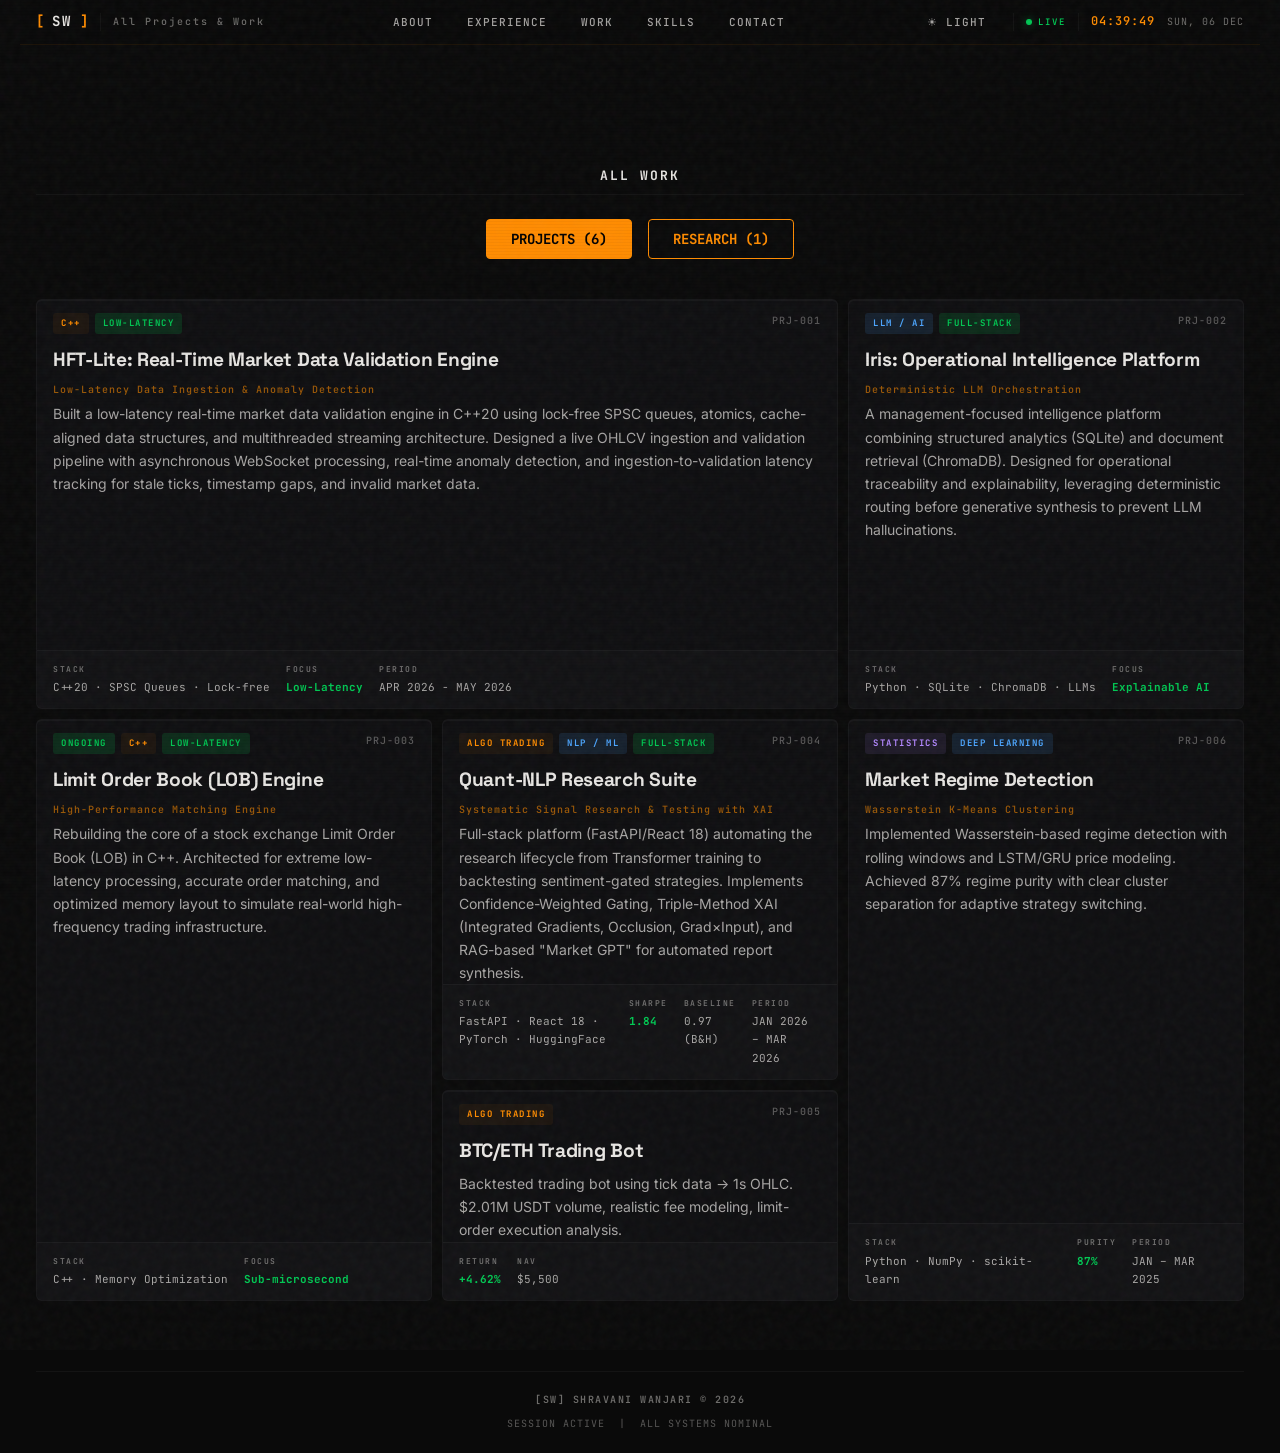
==== projects.html @ c9182e53 "added a projects section" ====
<!DOCTYPE html>
<html lang="en">

<head>
    <meta charset="UTF-8">
    <meta name="viewport" content="width=device-width, initial-scale=1.0">
    <title>All Projects - Shravani Wanjari</title>
    <meta name="description"
        content="Shravani Wanjari - Quant Developer, building algorithmic trading systems and ML-driven research tools.">
    <link rel="preconnect" href="https://fonts.googleapis.com">
    <link rel="preconnect" href="https://fonts.gstatic.com" crossorigin>
    <link
        href="https://fonts.googleapis.com/css2?family=JetBrains+Mono:wght@300;400;500;600;700;800&family=Inter:wght@300;400;500;600;700&family=Space+Grotesk:wght@400;500;600;700&display=swap"
        rel="stylesheet">
    <link rel="stylesheet" href="style.css">
</head>

<body>
    <!-- Grain -->
    <div class="grain-overlay"></div>
    <!-- Scanlines -->
    <div class="scanlines"></div>

    <div class="page-wrapper">
        <!-- ===== TOP BAR ===== -->
        <header class="top-bar" id="main-nav">
            <div class="top-bar-inner">
                <div class="top-bar-left">
                    <div class="terminal-logo">
                        <span class="logo-bracket">[</span>
                        <a href="index.html" style="text-decoration:none; color:inherit;"><span class="logo-name">SW</span></a>
                        <span class="logo-bracket">]</span>
                    </div>
                    <div class="top-bar-divider"></div>
                    <span class="top-bar-label">All Projects & Work</span>
                </div>
                <nav class="top-bar-nav">
                    <a href="index.html#about" class="nav-cmd" data-key="F1">ABOUT</a>
                    <a href="index.html#experience" class="nav-cmd" data-key="F2">EXPERIENCE</a>
                    <a href="index.html#research" class="nav-cmd" data-key="F3">WORK</a>
                    <a href="index.html#skills" class="nav-cmd" data-key="F4">SKILLS</a>
                    <a href="index.html#contact" class="nav-cmd" data-key="F5">CONTACT</a>
                </nav>
                <div class="top-bar-right">
                    <button id="theme-toggle" class="nav-cmd" title="Toggle Light Mode" data-key="L">☀ LIGHT</button>
                    <div class="top-bar-divider"></div>
                    <div class="live-indicator">
                        <span class="live-dot"></span>
                        <span class="live-text">LIVE</span>
                    </div>
                    <div class="top-bar-divider"></div>
                    <span class="clock-display" id="live-clock">--:--:--</span>
                    <span class="date-display" id="live-date">---</span>
                </div>
            </div>
        </header>

        <!-- ===== PROJECTS/RESEARCH TABS ===== -->
        <section class="section" style="padding-top: 120px;">
            <div class="section-header" style="justify-content: center; margin-bottom: 24px;">
                <h2 class="section-title">ALL WORK</h2>
            </div>
            
            <div class="tabs-container">
                <button class="tab-btn active" data-target="projects-grid">PROJECTS (6)</button>
                <button class="tab-btn" data-target="research-grid">RESEARCH (1)</button>
            </div>

            <!-- PROJECTS GRID -->
            <div id="projects-grid" class="bento-grid research-grid tab-content active">
                <!-- Project 1: HFT-Lite -->
                <a href="https://github.com/ShravaniAWanjari/live-OHLCV-validation-system.git" target="_blank"
                    style="text-decoration:none; color:inherit;" class="bento-card card-project card-project-lg">
                    <div class="github-bubble">
                        <svg class="gh-icon" viewBox="0 0 24 24" width="14" height="14" stroke="currentColor"
                            stroke-width="2" fill="none" stroke-linecap="round" stroke-linejoin="round">
                            <path
                                d="M9 19c-5 1.5-5-2.5-7-3m14 6v-3.87a3.37 3.37 0 0 0-.94-2.61c3.14-.35 6.44-1.54 6.44-7A5.44 5.44 0 0 0 20 4.77 5.07 5.07 0 0 0 19.91 1S18.73.65 16 2.48a13.38 13.38 0 0 0-7 0C6.27.65 5.09 1 5.09 1A5.07 5.07 0 0 0 5 4.77a5.44 5.44 0 0 0-1.5 3.78c0 5.42 3.3 6.61 6.44 7A3.37 3.37 0 0 0 9 18.13V22">
                            </path>
                        </svg>
                        View on GitHub
                    </div>
                    <div class="project-tag-row">
                        <span class="project-type type-algo">C++</span>
                        <span class="project-type type-data">LOW-LATENCY</span>
                    </div>
                    <div class="project-id">PRJ-001</div>
                    <h3 class="project-title">HFT-Lite: Real-Time Market Data Validation Engine</h3>
                    <p class="project-subtitle">Low-Latency Data Ingestion & Anomaly Detection</p>
                    <p class="project-desc">Built a low-latency real-time market data validation engine in C++20 using
                        lock-free SPSC queues, atomics, cache-aligned data structures, and multithreaded streaming
                        architecture. Designed a live OHLCV ingestion and validation pipeline with asynchronous
                        WebSocket processing, real-time anomaly detection, and ingestion-to-validation latency tracking
                        for stale ticks, timestamp gaps, and invalid market data.</p>
                    <div class="project-meta">
                        <div class="meta-item">
                            <span class="meta-label">STACK</span>
                            <span class="meta-value">C++20 · SPSC Queues · Lock-free</span>
                        </div>
                        <div class="meta-item">
                            <span class="meta-label">FOCUS</span>
                            <span class="meta-value highlight-green">Low-Latency</span>
                        </div>
                        <div class="meta-item">
                            <span class="meta-label">PERIOD</span>
                            <span class="meta-value">APR 2026 - MAY 2026</span>
                        </div>
                    </div>
                </a>

                <!-- Project: Iris Operational Intelligence -->
                <a href="https://github.com/ShravaniAWanjari/futures-first-task" target="_blank"
                    style="text-decoration:none; color:inherit;" class="bento-card card-project card-project-tall">
                    <div class="github-bubble">
                        <svg class="gh-icon" viewBox="0 0 24 24" width="14" height="14" stroke="currentColor"
                            stroke-width="2" fill="none" stroke-linecap="round" stroke-linejoin="round">
                            <path
                                d="M9 19c-5 1.5-5-2.5-7-3m14 6v-3.87a3.37 3.37 0 0 0-.94-2.61c3.14-.35 6.44-1.54 6.44-7A5.44 5.44 0 0 0 20 4.77 5.07 5.07 0 0 0 19.91 1S18.73.65 16 2.48a13.38 13.38 0 0 0-7 0C6.27.65 5.09 1 5.09 1A5.07 5.07 0 0 0 5 4.77a5.44 5.44 0 0 0-1.5 3.78c0 5.42 3.3 6.61 6.44 7A3.37 3.37 0 0 0 9 18.13V22">
                            </path>
                        </svg>
                        View on GitHub
                    </div>
                    <div class="project-tag-row">
                        <span class="project-type type-ml">LLM / AI</span>
                        <span class="project-type type-data">FULL-STACK</span>
                    </div>
                    <div class="project-id">PRJ-002</div>
                    <h3 class="project-title">Iris: Operational Intelligence Platform</h3>
                    <p class="project-subtitle">Deterministic LLM Orchestration</p>
                    <p class="project-desc">A management-focused intelligence platform combining structured analytics
                        (SQLite) and document retrieval (ChromaDB). Designed for operational traceability and
                        explainability, leveraging deterministic routing before generative synthesis to prevent LLM
                        hallucinations.</p>
                    <div class="project-meta">
                        <div class="meta-item">
                            <span class="meta-label">STACK</span>
                            <span class="meta-value">Python · SQLite · ChromaDB · LLMs</span>
                        </div>
                        <div class="meta-item">
                            <span class="meta-label">FOCUS</span>
                            <span class="meta-value highlight-green">Explainable AI</span>
                        </div>
                    </div>
                </a>

                <!-- Project: LOB Exchange -->
                <a href="https://github.com/ShravaniAWanjari/exchange-order-matching-engine.git" target="_blank"
                    style="text-decoration:none; color:inherit;" class="bento-card card-project card-project-tall">
                    <div class="github-bubble">
                        <svg class="gh-icon" viewBox="0 0 24 24" width="14" height="14" stroke="currentColor"
                            stroke-width="2" fill="none" stroke-linecap="round" stroke-linejoin="round">
                            <path
                                d="M9 19c-5 1.5-5-2.5-7-3m14 6v-3.87a3.37 3.37 0 0 0-.94-2.61c3.14-.35 6.44-1.54 6.44-7A5.44 5.44 0 0 0 20 4.77 5.07 5.07 0 0 0 19.91 1S18.73.65 16 2.48a13.38 13.38 0 0 0-7 0C6.27.65 5.09 1 5.09 1A5.07 5.07 0 0 0 5 4.77a5.44 5.44 0 0 0-1.5 3.78c0 5.42 3.3 6.61 6.44 7A3.37 3.37 0 0 0 9 18.13V22">
                            </path>
                        </svg>
                        View on GitHub
                    </div>
                    <div class="project-tag-row">
                        <span class="project-type badge-live">ONGOING</span>
                        <span class="project-type type-algo">C++</span>
                        <span class="project-type type-data">LOW-LATENCY</span>
                    </div>
                    <div class="project-id">PRJ-003</div>
                    <h3 class="project-title">Limit Order Book (LOB) Engine</h3>
                    <p class="project-subtitle">High-Performance Matching Engine</p>
                    <p class="project-desc">Rebuilding the core of a stock exchange Limit Order Book (LOB) in C++.
                        Architected for extreme low-latency processing, accurate order matching, and optimized memory
                        layout to simulate real-world high-frequency trading infrastructure.</p>
                    <div class="project-meta">
                        <div class="meta-item">
                            <span class="meta-label">STACK</span>
                            <span class="meta-value">C++ · Memory Optimization</span>
                        </div>
                        <div class="meta-item">
                            <span class="meta-label">FOCUS</span>
                            <span class="meta-value highlight-green">Sub-microsecond</span>
                        </div>
                    </div>
                </a>

                <a href="https://github.com/ShravaniAWanjari/twitter-sentiment-for-market.git" target="_blank"
                    style="text-decoration:none; color:inherit;" class="bento-card card-project">
                    <div class="github-bubble">
                        <svg class="gh-icon" viewBox="0 0 24 24" width="14" height="14" stroke="currentColor"
                            stroke-width="2" fill="none" stroke-linecap="round" stroke-linejoin="round">
                            <path
                                d="M9 19c-5 1.5-5-2.5-7-3m14 6v-3.87a3.37 3.37 0 0 0-.94-2.61c3.14-.35 6.44-1.54 6.44-7A5.44 5.44 0 0 0 20 4.77 5.07 5.07 0 0 0 19.91 1S18.73.65 16 2.48a13.38 13.38 0 0 0-7 0C6.27.65 5.09 1 5.09 1A5.07 5.07 0 0 0 5 4.77a5.44 5.44 0 0 0-1.5 3.78c0 5.42 3.3 6.61 6.44 7A3.37 3.37 0 0 0 9 18.13V22">
                            </path>
                        </svg>
                        View on GitHub
                    </div>
                    <div class="project-tag-row">
                        <span class="project-type type-algo">ALGO TRADING</span>
                        <span class="project-type type-ml">NLP / ML</span>
                        <span class="project-type type-data">FULL-STACK</span>
                    </div>
                    <div class="project-id">PRJ-004</div>
                    <h3 class="project-title">Quant-NLP Research Suite</h3>
                    <p class="project-subtitle">Systematic Signal Research & Testing with XAI</p>
                    <p class="project-desc">Full-stack platform (FastAPI/React 18) automating the research lifecycle
                        from Transformer training to backtesting sentiment-gated strategies. Implements
                        Confidence-Weighted Gating, Triple-Method XAI (Integrated Gradients, Occlusion, Grad×Input), and
                        RAG-based "Market GPT" for automated report synthesis.</p>
                    <div class="project-meta">
                        <div class="meta-item">
                            <span class="meta-label">STACK</span>
                            <span class="meta-value">FastAPI · React 18 · PyTorch · HuggingFace</span>
                        </div>
                        <div class="meta-item">
                            <span class="meta-label">SHARPE</span>
                            <span class="meta-value highlight-green">1.84</span>
                        </div>
                        <div class="meta-item">
                            <span class="meta-label">BASELINE</span>
                            <span class="meta-value">0.97 (B&H)</span>
                        </div>
                        <div class="meta-item">
                            <span class="meta-label">PERIOD</span>
                            <span class="meta-value">JAN 2026 – MAR 2026</span>
                        </div>
                    </div>
                </a>

                <a href="https://github.com/ShravaniAWanjari/Market-Regime-Detection_Wesserstein-Kmeans.git"
                    target="_blank" style="text-decoration:none; color:inherit;"
                    class="bento-card card-project card-project-tall">
                    <div class="github-bubble">
                        <svg class="gh-icon" viewBox="0 0 24 24" width="14" height="14" stroke="currentColor"
                            stroke-width="2" fill="none" stroke-linecap="round" stroke-linejoin="round">
                            <path
                                d="M9 19c-5 1.5-5-2.5-7-3m14 6v-3.87a3.37 3.37 0 0 0-.94-2.61c3.14-.35 6.44-1.54 6.44-7A5.44 5.44 0 0 0 20 4.77 5.07 5.07 0 0 0 19.91 1S18.73.65 16 2.48a13.38 13.38 0 0 0-7 0C6.27.65 5.09 1 5.09 1A5.07 5.07 0 0 0 5 4.77a5.44 5.44 0 0 0-1.5 3.78c0 5.42 3.3 6.61 6.44 7A3.37 3.37 0 0 0 9 18.13V22">
                            </path>
                        </svg>
                        View on GitHub
                    </div>
                    <div class="project-tag-row">
                        <span class="project-type type-stats">STATISTICS</span>
                        <span class="project-type type-ml">DEEP LEARNING</span>
                    </div>
                    <div class="project-id">PRJ-006</div>
                    <h3 class="project-title">Market Regime Detection</h3>
                    <p class="project-subtitle">Wasserstein K-Means Clustering</p>
                    <p class="project-desc">Implemented Wasserstein-based regime detection with rolling windows and
                        LSTM/GRU price modeling. Achieved 87% regime purity with clear cluster separation for adaptive
                        strategy switching.</p>
                    <div class="project-meta">
                        <div class="meta-item">
                            <span class="meta-label">STACK</span>
                            <span class="meta-value">Python · NumPy · scikit-learn</span>
                        </div>
                        <div class="meta-item">
                            <span class="meta-label">PURITY</span>
                            <span class="meta-value highlight-green">87%</span>
                        </div>
                        <div class="meta-item">
                            <span class="meta-label">PERIOD</span>
                            <span class="meta-value">JAN – MAR 2025</span>
                        </div>
                    </div>
                </a>

                <!-- Project 3: BTC Trading Bot -->
                <div class="bento-card card-project private-project">
                    <div class="private-bubble">
                        Private code. Glad to discuss performance & mechanics!
                    </div>
                    <div class="project-tag-row">
                        <span class="project-type type-algo">ALGO TRADING</span>
                    </div>
                    <div class="project-id">PRJ-005</div>
                    <h3 class="project-title">BTC/ETH Trading Bot</h3>
                    <p class="project-desc">Backtested trading bot using tick data → 1s OHLC. $2.01M USDT volume,
                        realistic fee modeling, limit-order execution analysis.</p>
                    <div class="project-meta">
                        <div class="meta-item">
                            <span class="meta-label">RETURN</span>
                            <span class="meta-value highlight-green">+4.62%</span>
                        </div>
                        <div class="meta-item">
                            <span class="meta-label">NAV</span>
                            <span class="meta-value">$5,500</span>
                        </div>
                    </div>
                </div>
            </div>

            <!-- RESEARCH GRID -->
            <div id="research-grid" class="bento-grid research-grid tab-content" style="display: none;">
                <!-- Project 4: EEG / Publication -->
                <div class="bento-card card-project static-project">
                    <div class="project-tag-row">
                        <span class="project-type type-stats">RESEARCH</span>
                        <span class="project-type type-ml">ML</span>
                    </div>
                    <div class="project-id">PUB-001</div>
                    <h3 class="project-title">EEG Emotion Classification</h3>
                    <p class="project-subtitle">IEEE CAI 2025 - Santa Clara, CA</p>
                    <p class="project-desc">XGBoost-based emotion classification on DEAP dataset. Outperformed SVM, GBM,
                        KNN, and ANN baselines.</p>
                    <div class="project-meta">
                        <div class="meta-item">
                            <span class="meta-label">ACCURACY</span>
                            <span class="meta-value highlight-green">86.9%</span>
                        </div>
                        <div class="meta-item">
                            <span class="meta-label">DOI</span>
                            <span class="meta-value">10.1109/CAI64502</span>
                        </div>
                    </div>
                    <div class="project-actions" style="display:flex; gap:10px; padding: 12px 16px;">
                        <a href="https://ieeexplore.ieee.org/document/11050658" target="_blank" class="btn-outline"
                            style="flex:1; justify-content:center; font-size:10px;">GO TO SITE ↗</a>
                        <a href="https://drive.google.com/file/d/15GQbPBF35EnzOY3FZXQB5lCXe6qKgvM5/view?usp=sharing"
                            target="_blank" class="btn-outline"
                            style="flex:1; justify-content:center; font-size:10px;">VIEW PAPER ↗</a>
                    </div>
                </div>
            </div>
        </section>

        <!-- ===== FOOTER ===== -->
        <footer class="terminal-footer">
            <div class="footer-inner">
                <span class="footer-left">[SW] SHRAVANI WANJARI © 2026</span>
                <span class="footer-right">SESSION ACTIVE &nbsp;|&nbsp; ALL SYSTEMS NOMINAL</span>
            </div>
        </footer>
    </div>

    <!-- Skill Detail Modal -->
    <div class="skill-modal-overlay" id="skill-modal-overlay">
        <div class="skill-modal" id="skill-modal">
            <!-- Dynamically populated by script.js -->
        </div>
    </div>

    <script src="script.js"></script>
</body>

</html>
---- style.css ----
/* ============================================
   PORTFOLIO — BLOOMBERG TERMINAL THEME
   Dark · Data-Dense · Amber Accents · Monospace
   ============================================ */

:root {
    /* Core palette — Bloomberg inspired */
    --bg-primary: #0a0a0a;
    --bg-secondary: #0e0e0e;
    --bg-card: rgba(16, 16, 18, 0.9);
    --bg-card-hover: rgba(22, 22, 26, 0.95);
    --bg-elevated: #141416;

    /* Borders */
    --border: rgba(255, 140, 0, 0.08);
    --border-hover: rgba(255, 140, 0, 0.2);
    --border-subtle: rgba(255, 255, 255, 0.04);

    /* Text */
    --text-primary: #e8e6e3;
    --text-secondary: rgba(232, 230, 227, 0.7);
    --text-tertiary: rgba(232, 230, 227, 0.45);
    --text-muted: rgba(232, 230, 227, 0.35);

    /* Accents — Bloomberg orange */
    --accent: #ff8c00;
    --accent-dim: rgba(255, 140, 0, 0.6);
    --accent-bg: rgba(255, 140, 0, 0.06);

    /* Signal colors */
    --green: #00c853;
    --green-dim: rgba(0, 200, 83, 0.15);
    --red: #ff3d3d;
    --red-dim: rgba(255, 61, 61, 0.15);
    --blue: #4da6ff;
    --blue-dim: rgba(77, 166, 255, 0.12);
    --yellow: #ffd600;
    --purple: #b388ff;

    /* Sizing */
    --container-max: 1240px;
    --gap: 10px;
    --radius: 6px;
    --radius-sm: 4px;

    /* Type */
    --font-mono: 'JetBrains Mono', 'Consolas', 'Courier New', monospace;
    --font-heading: 'Space Grotesk', -apple-system, sans-serif;
    --font-body: 'Inter', -apple-system, sans-serif;
}

body.light-mode {
    /* Light Backgrounds */
    --bg-primary: #f0f2f5;
    --bg-secondary: #e4e7ec;
    --bg-card: #f0f2f5;
    --bg-card-hover: #e8eaed;
    --bg-elevated: #f0f2f5;

    /* Pure Black Borders/Lines */
    --border: #000000;
    --border-hover: #000000;
    --border-subtle: #000000;

    /* Pure Black Text */
    --text-primary: #000000;
    --text-secondary: #000000;
    --text-tertiary: #000000;
    --text-muted: #000000;

    /* All colors → pure black */
    --accent: #000000;
    --accent-dim: rgba(0, 0, 0, 0.15);
    --accent-bg: rgba(0, 0, 0, 0.05);

    --green: #000000;
    --green-dim: rgba(0, 0, 0, 0.1);
    --red: #000000;
    --red-dim: rgba(0, 0, 0, 0.1);
    --blue: #000000;
    --blue-dim: rgba(0, 0, 0, 0.1);
    --yellow: #000000;
    --purple: #000000;
}

body.light-mode .bento-card,
body.light-mode .card-skill-block,
body.light-mode .top-bar {
    box-shadow: 6px 6px 12px #c5c8cb, -6px -6px 12px #ffffff;
    border: 1px solid #000000;
}

body.light-mode .ticker-tape {
    box-shadow: 6px 6px 12px #c5c8cb, -6px -6px 12px #ffffff;
    border-top: 1px solid #000000;
    border-bottom: 1px solid #000000;
    border-left: none;
    border-right: none;
}

body.light-mode .top-bar {
    background: rgba(240, 242, 245, 0.92);
}

body.light-mode .grain-overlay,
body.light-mode .scanlines {
    opacity: 0.02;
}

body.light-mode .btn-terminal {
    box-shadow: 4px 4px 8px #c5c8cb, -4px -4px 8px #ffffff;
    border: 1px solid #000000;
}

body.light-mode .btn-outline {
    box-shadow: 4px 4px 8px #c5c8cb, -4px -4px 8px #ffffff;
    border: 1px solid #000000;
    background: #f0f2f5;
}

body.light-mode .btn-outline:hover {
    background: #000000;
    color: #ffffff;
    border-color: #000000;
}

/* Kill all remaining hardcoded colors in light mode */
body.light-mode .dot-green,
body.light-mode .dot-orange,
body.light-mode .dot-blue,
body.light-mode .dot-purple {
    background: #000000;
    box-shadow: none;
}

body.light-mode .status-dot-green {
    background: #000000;
    box-shadow: none;
}

body.light-mode .live-dot {
    background: #000000;
    box-shadow: none;
}

body.light-mode .skill-fill {
    background: linear-gradient(90deg, #000000, #333333);
}

body.light-mode .term-link {
    color: #000000;
    border-bottom-color: rgba(0, 0, 0, 0.3);
}

body.light-mode .term-link:hover {
    color: #000000;
    border-bottom-color: rgba(0, 0, 0, 0.6);
}

body.light-mode .tape-dot {
    color: rgba(0, 0, 0, 0.15);
}

body.light-mode .type-algo,
body.light-mode .type-ml,
body.light-mode .type-stats,
body.light-mode .type-data {
    background: rgba(0, 0, 0, 0.08);
    color: #000000;
}

body.light-mode .badge-positive,
body.light-mode .badge-live {
    background: rgba(0, 0, 0, 0.08);
    color: #000000;
}

body.light-mode .highlight-green {
    color: #000000;
}

body.light-mode .project-subtitle {
    color: #000000;
}

body.light-mode .github-bubble,
body.light-mode .private-bubble {
    background: rgba(240, 242, 245, 0.95);
    border: 1px solid #000000;
    color: #000000;
    box-shadow: 0 2px 8px rgba(255, 255, 255, 0.15);
}

/* Link icon boxes — black bg, white text */
body.light-mode .link-icon {
    background: #000000;
    color: #ffffff;
    border-color: #000000;
}

/* VIEW WORK button — white text on black bg */
body.light-mode .btn-terminal {
    color: #ffffff;
}

body.light-mode .btn-terminal:hover {
    background: #333333;
    box-shadow: 4px 4px 8px #c5c8cb, -4px -4px 8px #ffffff;
}

/* Project card hover — sleek light overlay instead of heavy dark */
body.light-mode .card-project::after {
    background: rgba(0, 0, 0, 0.9);
}

body.light-mode .card-project:hover {
    box-shadow: 8px 8px 16px #c5c8cb, -8px -8px 16px #ffffff;
}

/* Card headers — black bg, white text */
body.light-mode .card-header-bar {
    background: #000000;
    border-bottom: 1px solid #000000;
}

body.light-mode .header-label {
    color: #ffffff;
}

body.light-mode .header-badge,
body.light-mode .badge-live,
body.light-mode .badge-positive,
body.light-mode .badge-negative {
    background: rgba(255, 255, 255, 0.15) !important;
    color: #ffffff !important;
    font-weight: 700 !important;
}

/* ===== RESET ===== */
*,
*::before,
*::after {
    margin: 0;
    padding: 0;
    box-sizing: border-box;
}

html {
    scroll-behavior: smooth;
    scrollbar-width: thin;
    scrollbar-color: rgba(255, 140, 0, 0.2) #0a0a0a;
}

body {
    font-family: var(--font-mono);
    background: var(--bg-primary);
    color: var(--text-primary);
    min-height: 100vh;
    overflow-x: hidden;
    -webkit-font-smoothing: antialiased;
    font-size: 20px;
    line-height: 1.65;
}

/* ===== GRAIN ===== */
.grain-overlay {
    position: fixed;
    top: -50%;
    left: -50%;
    width: 200%;
    height: 200%;
    pointer-events: none;
    z-index: 9999;
    opacity: 0.04;
    background-image: url("data:image/svg+xml,%3Csvg viewBox='0 0 256 256' xmlns='http://www.w3.org/2000/svg'%3E%3Cfilter id='n'%3E%3CfeTurbulence type='fractalNoise' baseFrequency='0.9' numOctaves='4' stitchTiles='stitch'/%3E%3C/filter%3E%3Crect width='100%25' height='100%25' filter='url(%23n)'/%3E%3C/svg%3E");
    animation: grain 6s steps(8) infinite;
}

@keyframes grain {

    0%,
    100% {
        transform: translate(0, 0);
    }

    10% {
        transform: translate(-5%, -10%);
    }

    30% {
        transform: translate(7%, -25%);
    }

    50% {
        transform: translate(-15%, 10%);
    }

    70% {
        transform: translate(0%, 15%);
    }

    90% {
        transform: translate(-10%, 10%);
    }
}

/* ===== SCANLINES ===== */
.scanlines {
    position: fixed;
    top: 0;
    left: 0;
    width: 100%;
    height: 100%;
    pointer-events: none;
    z-index: 9998;
    background: repeating-linear-gradient(0deg,
            rgba(0, 0, 0, 0.03) 0px,
            rgba(0, 0, 0, 0.03) 1px,
            transparent 1px,
            transparent 3px);
}

/* ===== PAGE ===== */
.page-wrapper {
    position: relative;
    z-index: 1;
    max-width: var(--container-max);
    margin: 0 auto;
    padding: 0 16px;
}

/* ===== TOP BAR ===== */
.top-bar {
    position: sticky;
    top: 0;
    z-index: 100;
    background: rgba(10, 10, 10, 0.92);
    backdrop-filter: blur(12px);
    -webkit-backdrop-filter: blur(12px);
    border-bottom: 1px solid var(--border);
    margin: 0 -16px;
    padding: 0 16px;
}

.top-bar-inner {
    display: flex;
    align-items: center;
    justify-content: space-between;
    max-width: var(--container-max);
    margin: 0 auto;
    height: 44px;
}

.top-bar-left {
    display: flex;
    align-items: center;
    gap: 12px;
}

.terminal-logo {
    font-family: var(--font-mono);
    font-size: 14px;
    font-weight: 700;
}

.logo-bracket {
    color: var(--accent);
}

.logo-name {
    color: var(--text-primary);
    letter-spacing: 2px;
}

.top-bar-divider {
    width: 1px;
    height: 18px;
    background: var(--border-subtle);
}

.top-bar-label {
    font-size: 10px;
    font-weight: 500;
    letter-spacing: 2px;
    color: var(--text-tertiary);
}

.top-bar-nav {
    display: flex;
    gap: 4px;
}

.nav-cmd {
    padding: 6px 14px;
    color: var(--text-secondary);
    text-decoration: none;
    font-size: 11px;
    font-family: inherit;
    font-weight: 500;
    letter-spacing: 1px;
    background: transparent;
    border: 1px solid transparent;
    border-radius: var(--radius-sm);
    transition: all 0.2s ease;
    position: relative;
    cursor: pointer;
    -webkit-appearance: none;
    appearance: none;
}

.nav-cmd::before {
    content: attr(data-key);
    position: absolute;
    top: -1px;
    right: -1px;
    font-size: 7px;
    padding: 1px 3px;
    background: var(--accent-bg);
    color: var(--accent-dim);
    border-radius: 2px;
    opacity: 0;
    transition: opacity 0.2s ease;
}

.nav-cmd:hover {
    color: var(--accent);
    background: var(--accent-bg);
    border-color: var(--border);
}

.nav-cmd:hover::before {
    opacity: 1;
}

.top-bar-right {
    display: flex;
    align-items: center;
    gap: 12px;
}

.live-indicator {
    display: flex;
    align-items: center;
    gap: 6px;
}

.live-dot {
    width: 6px;
    height: 6px;
    background: var(--green);
    border-radius: 50%;
    box-shadow: 0 0 8px rgba(0, 200, 83, 0.5);
    animation: blink-live 2s ease-in-out infinite;
}

@keyframes blink-live {

    0%,
    100% {
        opacity: 1;
    }

    50% {
        opacity: 0.3;
    }
}

.live-text {
    font-size: 9px;
    font-weight: 600;
    letter-spacing: 2px;
    color: var(--green);
}

.clock-display {
    font-size: 12px;
    font-weight: 600;
    color: var(--accent);
    letter-spacing: 1px;
}

.date-display {
    font-size: 10px;
    color: var(--text-tertiary);
    letter-spacing: 1px;
}

/* ===== SECTIONS ===== */
.section {
    padding: 60px 0 30px;
}

.section-header {
    display: flex;
    align-items: center;
    gap: 12px;
    margin-bottom: 20px;
    padding-bottom: 8px;
    border-bottom: 1px solid var(--border-subtle);
}

.section-cmd {
    font-size: 10px;
    font-weight: 600;
    color: var(--accent);
    letter-spacing: 1px;
}

.section-title {
    font-family: var(--font-mono);
    font-size: 13px;
    font-weight: 700;
    letter-spacing: 2px;
    color: var(--text-primary);
}

.section-line {
    flex: 1;
    height: 1px;
    background: linear-gradient(90deg, var(--border-subtle), transparent);
}

.section-shortcut {
    font-size: 9px;
    padding: 2px 6px;
    background: var(--accent-bg);
    color: var(--accent-dim);
    border-radius: 3px;
    letter-spacing: 1px;
}

/* ===== BENTO GRID ===== */
.bento-grid {
    display: grid;
    gap: var(--gap);
}

.bento-card {
    background: var(--bg-card);
    border: 1px solid var(--border-subtle);
    border-radius: var(--radius);
    padding: 0;
    position: relative;
    overflow: hidden;
    transition: all 0.3s ease;
}

.bento-card:hover {
    border-color: var(--border);
    box-shadow: 0 0 30px rgba(255, 140, 0, 0.03);
}

/* Card header bar — like Bloomberg panel headers */
.card-header-bar {
    display: flex;
    align-items: center;
    justify-content: space-between;
    padding: 8px 14px;
    background: rgba(255, 140, 0, 0.03);
    border-bottom: 1px solid var(--border-subtle);
}

.header-label {
    font-size: 10px;
    font-weight: 600;
    letter-spacing: 2px;
    color: var(--accent);
}

.header-badge {
    font-size: 9px;
    font-weight: 600;
    padding: 2px 8px;
    border-radius: 3px;
    letter-spacing: 1px;
}

.badge-live {
    background: var(--green-dim);
    color: var(--green);
}

.badge-positive {
    background: var(--green-dim);
    color: var(--green);
}

.badge-negative {
    background: var(--red-dim);
    color: var(--red);
}

/* ===== HERO GRID ===== */
.hero-section {
    padding-top: 20px;
    padding-bottom: 10px;
}

.hero-grid {
    grid-template-columns: repeat(12, 1fr);
    grid-template-rows: auto auto auto;
}

/* Identity card */
.card-identity {
    grid-column: 1 / 8;
    grid-row: 1 / 3;
    padding: 32px;
    border-left: 3px solid var(--accent);
}

.terminal-prompt {
    display: flex;
    align-items: center;
    gap: 8px;
    margin-bottom: 20px;
}

.prompt-symbol {
    color: var(--accent);
    font-weight: 700;
    font-size: 14px;
}

.prompt-text {
    color: var(--text-secondary);
    font-size: 13px;
}

.cursor-blink {
    color: var(--accent);
    font-weight: 700;
    animation: blink 1s step-end infinite;
}

@keyframes blink {

    0%,
    100% {
        opacity: 1;
    }

    50% {
        opacity: 0;
    }
}

.identity-name {
    margin-bottom: 14px;
}

.name-first {
    display: block;
    font-family: var(--font-heading);
    font-size: 4rem;
    font-weight: 700;
    letter-spacing: -2px;
    line-height: 1;
    color: var(--text-primary);
}

.name-last {
    display: block;
    font-family: var(--font-heading);
    font-size: 4rem;
    font-weight: 700;
    letter-spacing: -2px;
    line-height: 1;
    color: var(--accent);
}

.identity-role {
    display: flex;
    flex-wrap: wrap;
    gap: 8px;
    align-items: center;
    margin-bottom: 18px;
}

.role-tag {
    font-size: 11px;
    font-weight: 500;
    letter-spacing: 1.5px;
    color: var(--text-secondary);
}

.role-separator {
    color: var(--text-muted);
}

.identity-bio {
    font-family: var(--font-body);
    font-size: 14px;
    color: var(--text-secondary);
    line-height: 1.7;
    max-width: 520px;
    margin-bottom: 24px;
}

.identity-actions {
    display: flex;
    gap: 10px;
}

.btn-terminal {
    display: inline-flex;
    align-items: center;
    gap: 8px;
    padding: 10px 20px;
    background: var(--accent);
    color: #0a0a0a;
    font-family: var(--font-mono);
    font-size: 11px;
    font-weight: 700;
    letter-spacing: 1px;
    text-decoration: none;
    border-radius: var(--radius-sm);
    transition: all 0.25s ease;
}

.btn-terminal:hover {
    background: #ffa333;
    box-shadow: 0 0 24px rgba(255, 140, 0, 0.3);
    transform: translateY(-1px);
}

.btn-arrow {
    font-size: 13px;
}

.btn-outline {
    display: inline-flex;
    align-items: center;
    padding: 10px 20px;
    background: transparent;
    border: 1px solid var(--border);
    color: var(--accent);
    font-family: var(--font-mono);
    font-size: 11px;
    font-weight: 600;
    letter-spacing: 1px;
    text-decoration: none;
    border-radius: var(--radius-sm);
    transition: all 0.25s ease;
}

.btn-outline:hover {
    background: var(--accent-bg);
    border-color: var(--border-hover);
}

/* Activity Log */
.card-activity-log {
    grid-column: 8 / 13;
    grid-row: 1 / 3;
}

.activity-feed {
    padding: 6px 0;
}

.activity-item {
    display: flex;
    align-items: center;
    gap: 10px;
    padding: 8px 14px;
    border-bottom: 1px solid var(--border-subtle);
    transition: background 0.2s ease;
}

.activity-item:last-child {
    border-bottom: none;
}

.activity-item:hover {
    background: var(--accent-bg);
}

.activity-time {
    font-size: 10px;
    font-weight: 600;
    color: var(--text-tertiary);
    letter-spacing: 1px;
    min-width: 36px;
}

.activity-dot {
    width: 6px;
    height: 6px;
    border-radius: 50%;
    flex-shrink: 0;
}

.dot-green {
    background: var(--green);
    box-shadow: 0 0 6px rgba(0, 200, 83, 0.4);
}

.dot-orange {
    background: var(--accent);
    box-shadow: 0 0 6px rgba(255, 140, 0, 0.4);
}

.dot-blue {
    background: var(--blue);
    box-shadow: 0 0 6px rgba(77, 166, 255, 0.4);
}

.dot-purple {
    background: var(--purple);
    box-shadow: 0 0 6px rgba(179, 136, 255, 0.4);
}

.activity-text {
    font-size: 11px;
    font-weight: 500;
    color: var(--text-secondary);
}

/* Code Snapshot */
.card-code-snapshot {
    grid-column: 8 / 13;
    grid-row: 2 / 3;
}

.code-block {
    padding: 14px 16px;
    overflow-x: auto;
}

.code-block pre {
    font-family: var(--font-mono);
    font-size: 11px;
    line-height: 1.65;
    color: var(--text-secondary);
    margin: 0;
    white-space: pre;
}

.code-block code {
    font-family: inherit;
}

.code-kw {
    color: var(--accent);
    font-weight: 600;
}

.code-fn {
    color: var(--blue);
}

.code-str {
    color: var(--green);
}

.code-num {
    color: var(--purple);
}

.code-comment {
    color: var(--text-muted);
    font-style: italic;
}

/* Status card */
.card-status {
    grid-column: 1 / 5;
    grid-row: 3 / 4;
    padding: 12px 16px;
    display: flex;
    flex-direction: column;
    gap: 6px;
    justify-content: center;
}

.status-row {
    display: flex;
    align-items: flex-start;
    gap: 8px;
}

.status-dot-green {
    width: 6px;
    height: 6px;
    background: var(--green);
    border-radius: 50%;
    box-shadow: 0 0 8px rgba(0, 200, 83, 0.4);
    margin-top: 5px;
    flex-shrink: 0;
}

.status-text {
    font-size: 12px;
    font-weight: 500;
    color: var(--text-secondary);
    letter-spacing: 1px;
    line-height: 1.5;
}

.status-icon {
    font-size: 12px;
    margin-top: 1px;
}

/* Currently card */
.card-currently {
    grid-column: 5 / 13;
    grid-row: 3 / 4;
}

.currently-list {
    padding: 6px 0;
}

.currently-item {
    display: flex;
    align-items: center;
    gap: 12px;
    padding: 10px 16px;
    border-bottom: 1px solid var(--border-subtle);
    transition: background 0.2s ease;
}

.currently-item:last-child {
    border-bottom: none;
}

.currently-item:hover {
    background: var(--accent-bg);
}

.currently-icon {
    font-size: 16px;
    flex-shrink: 0;
}

.currently-content {
    display: flex;
    flex-direction: column;
    gap: 2px;
}

.currently-label {
    font-size: 10px;
    font-weight: 700;
    letter-spacing: 2px;
    color: var(--accent);
}

.currently-value {
    font-family: var(--font-body);
    font-size: 15px;
    color: var(--text-secondary);
    line-height: 1.5;
}

/* ===== TICKER TAPE ===== */
.ticker-tape {
    overflow: hidden;
    padding: 10px 0;
    border-top: 1px solid var(--border-subtle);
    border-bottom: 1px solid var(--border-subtle);
    margin: 0 -16px;
    -webkit-mask-image: linear-gradient(to right, transparent, black 10%, black 90%, transparent);
    mask-image: linear-gradient(to right, transparent, black 10%, black 90%, transparent);
}

.tape-track {
    display: flex;
    gap: 24px;
    white-space: nowrap;
    animation: tape-scroll 18s linear infinite;
}

.tape-item {
    font-size: 11px;
    font-weight: 600;
    letter-spacing: 2px;
    color: var(--text-muted);
}

.tape-dot {
    font-size: 5px;
    color: rgba(255, 140, 0, 0.15);
    display: flex;
    align-items: center;
}

@keyframes tape-scroll {
    0% {
        transform: translateX(0);
    }

    100% {
        transform: translateX(-50%);
    }
}

/* ===== ABOUT GRID ===== */
.about-grid {
    grid-template-columns: 1fr;
}

.card-about-main {
    border-left: 3px solid var(--accent);
}

.about-content {
    padding: 20px;
}

.about-headline {
    font-family: var(--font-heading);
    font-size: 1.6rem;
    font-weight: 700;
    line-height: 1.25;
    letter-spacing: -0.5px;
    color: var(--text-primary);
    margin-bottom: 16px;
}

.about-body {
    font-family: var(--font-body);
    font-size: 15px;
    color: var(--text-secondary);
    line-height: 1.75;
    margin-bottom: 12px;
}

/* Approach */
.approach-list {
    padding: 8px 0;
}

.approach-item {
    display: flex;
    gap: 14px;
    padding: 12px 16px;
    border-bottom: 1px solid var(--border-subtle);
    transition: background 0.2s ease;
}

.approach-item:last-child {
    border-bottom: none;
}

.approach-item:hover {
    background: var(--accent-bg);
}

.approach-num {
    font-size: 10px;
    font-weight: 700;
    color: var(--accent);
    padding-top: 2px;
    min-width: 20px;
}

.approach-content {
    flex: 1;
}

.approach-name {
    display: block;
    font-size: 12px;
    font-weight: 700;
    letter-spacing: 1.5px;
    color: var(--text-primary);
    margin-bottom: 4px;
}

.approach-desc {
    display: block;
    font-family: var(--font-body);
    font-size: 12px;
    color: var(--text-tertiary);
    line-height: 1.5;
}

/* ===== RESEARCH / PROJECTS ===== */
.research-grid {
    grid-template-columns: repeat(3, 1fr);
    grid-auto-rows: minmax(200px, auto);
}

.card-project {
    display: flex;
    flex-direction: column;
    cursor: pointer;
    border-top: 2px solid var(--border-subtle);
    transition: all 0.3s ease;
    position: relative;
}

/* Card dark overlay on hover */
.card-project::after {
    content: "";
    position: absolute;
    inset: 0;
    background: rgba(0, 0, 0, 0.7);
    opacity: 0;
    visibility: hidden;
    transition: all 0.3s ease;
    z-index: 10;
    pointer-events: none;
}

.card-project:hover::after,
.card-project.mobile-active::after {
    opacity: 1;
    visibility: visible;
}

.card-project:hover,
.card-project.mobile-active {
    border-top-color: var(--accent);
}

/* Static and Private Project Modifiers */
.static-project,
.private-project {
    cursor: default;
}

.static-project:hover,
.private-project:hover {
    border-top-color: var(--border-subtle);
}

.static-project::after {
    display: none !important;
}

.github-bubble,
.private-bubble {
    position: absolute;
    top: 50%;
    left: 50%;
    transform: translate(-50%, -50%) scale(0.95);
    background: rgba(16, 16, 18, 0.95);
    backdrop-filter: blur(8px);
    border: 1px solid var(--accent);
    color: var(--accent);
    padding: 12px 20px;
    border-radius: var(--radius-sm);
    font-size: 11px;
    font-weight: 700;
    font-family: var(--font-mono);
    text-align: center;
    white-space: nowrap;
    opacity: 0;
    visibility: hidden;
    transition: all 0.25s cubic-bezier(0.175, 0.885, 0.32, 1.275);
    box-shadow: 0 10px 30px rgba(0, 0, 0, 0.9), 0 0 20px rgba(255, 140, 0, 0.15);
    pointer-events: none;
    z-index: 20;
    display: flex;
    align-items: center;
    justify-content: center;
    gap: 8px;
}

.private-bubble {
    white-space: normal;
    max-width: 80%;
}

.card-project:hover .github-bubble,
.card-project.mobile-active .github-bubble,
.private-project:hover .private-bubble,
.private-project.mobile-active .private-bubble {
    opacity: 1;
    visibility: visible;
    transform: translate(-50%, -50%) scale(1);
}

.card-project-lg {
    grid-column: span 2;
    grid-row: span 2;
}

.card-project-tall {
    grid-row: span 2;
}

.card-project-wide {
    grid-column: span 2;
    transition: background 0.2s ease, border-color 0.2s ease;
}

.card-project-wide:hover {
    background: rgba(255, 140, 0, 0.05);
}

.project-tag-row {
    display: flex;
    gap: 6px;
    padding: 12px 16px 0;
}

.project-type {
    font-size: 9px;
    font-weight: 700;
    letter-spacing: 1.5px;
    padding: 3px 8px;
    border-radius: 3px;
}

.type-algo {
    background: var(--accent-bg);
    color: var(--accent);
}

.type-ml {
    background: var(--blue-dim);
    color: var(--blue);
}

.type-stats {
    background: rgba(179, 136, 255, 0.1);
    color: var(--purple);
}

.type-data {
    background: var(--green-dim);
    color: var(--green);
}

.project-id {
    position: absolute;
    top: 12px;
    right: 16px;
    font-size: 10px;
    font-weight: 500;
    color: var(--text-muted);
    letter-spacing: 1px;
}

.project-title {
    font-family: var(--font-heading);
    font-size: 1.2rem;
    font-weight: 700;
    letter-spacing: -0.3px;
    color: var(--text-primary);
    padding: 10px 16px 6px;
}

.project-subtitle {
    font-family: var(--font-mono);
    font-size: 11px;
    font-weight: 500;
    color: var(--accent);
    padding: 0 16px 10px;
    letter-spacing: 0.5px;
}

.project-desc {
    font-family: var(--font-body);
    font-size: 14px;
    color: var(--text-secondary);
    line-height: 1.65;
    padding: 0 16px;
    flex: 1;
}

.project-meta {
    display: flex;
    gap: 16px;
    padding: 12px 16px;
    margin-top: auto;
    border-top: 1px solid var(--border-subtle);
    background: rgba(255, 255, 255, 0.01);
}

.meta-item {
    display: flex;
    flex-direction: column;
    gap: 2px;
}

.meta-label {
    font-size: 8px;
    font-weight: 600;
    letter-spacing: 1.5px;
    color: var(--text-tertiary);
}

.meta-value {
    font-size: 11px;
    color: var(--text-secondary);
}

.highlight-green {
    color: var(--green) !important;
    font-weight: 700;
}

/* ===== SKILLS ===== */
.skills-grid {
    grid-template-columns: repeat(3, 1fr);
}

.card-skill-block {
    display: flex;
    flex-direction: column;
}

.card-skill-wide {
    grid-column: span 3;
}

/* Skill bars */
.skill-bars {
    padding: 12px 16px;
    display: flex;
    flex-direction: column;
    gap: 10px;
}

.skill-row {
    display: flex;
    align-items: center;
    gap: 10px;
}

.skill-name {
    font-size: 11px;
    font-weight: 600;
    color: var(--text-secondary);
    min-width: 80px;
    letter-spacing: 0.5px;
}

.skill-bar {
    flex: 1;
    height: 4px;
    background: var(--border-subtle);
    border-radius: 2px;
    overflow: hidden;
}

.skill-fill {
    height: 100%;
    background: linear-gradient(90deg, var(--accent), #ffa333);
    border-radius: 2px;
    transition: width 1.5s cubic-bezier(0.25, 0.46, 0.45, 0.94);
}

.skill-pct {
    font-size: 10px;
    font-weight: 600;
    color: var(--accent);
    min-width: 32px;
    text-align: right;
}

/* Skill tags */
.skill-tags-grid {
    display: flex;
    flex-wrap: wrap;
    gap: 6px;
    padding: 12px 14px;
}

.skill-chip {
    padding: 5px 12px;
    border-radius: var(--radius-sm);
    font-size: 13px;
    font-weight: 500;
    background: rgba(255, 255, 255, 0.03);
    border: 1px solid var(--border-subtle);
    color: var(--text-secondary);
    transition: all 0.2s ease;
    letter-spacing: 0.3px;
}

.skill-chip:hover {
    border-color: var(--border);
    color: var(--accent);
    background: var(--accent-bg);
}

/* ===== EXPERIENCE ===== */
.experience-grid {
    grid-template-columns: 1fr;
    gap: 10px;
}

.card-experience {
    border-top: 2px solid var(--border-subtle);
    transition: all 0.3s ease;
}

.card-experience:hover {
    border-top-color: var(--accent);
}

.card-exp-featured {}

.exp-content {
    padding: 16px 20px;
}

.exp-meta-row {
    display: flex;
    justify-content: space-between;
    align-items: center;
    margin-bottom: 6px;
    flex-wrap: wrap;
    gap: 8px;
}

.exp-role {
    font-family: var(--font-heading);
    font-size: 1rem;
    font-weight: 700;
    color: var(--text-primary);
    letter-spacing: -0.3px;
}

.exp-period {
    font-size: 10px;
    font-weight: 600;
    letter-spacing: 1.5px;
    color: var(--text-tertiary);
}

.exp-type-row {
    margin-bottom: 12px;
}

.exp-type {
    font-size: 11px;
    color: var(--text-tertiary);
    letter-spacing: 0.5px;
}

.exp-bullets {
    list-style: none;
    display: flex;
    flex-direction: column;
    gap: 8px;
}

.exp-bullets li {
    font-family: var(--font-body);
    font-size: 16px;
    color: var(--text-secondary);
    line-height: 1.7;
    padding-left: 16px;
    position: relative;
}

.exp-bullets li::before {
    content: '▸';
    position: absolute;
    left: 0;
    color: var(--accent);
    font-size: 11px;
}

.hl-orange {
    color: var(--accent);
    font-weight: 600;
}

.hl-green {
    color: var(--green);
    font-weight: 600;
}

/* ===== PROJECT SUBTITLE ===== */
.project-subtitle {
    font-family: var(--font-mono);
    font-size: 10px;
    font-weight: 500;
    letter-spacing: 1px;
    color: var(--accent-dim);
    padding: 0 16px 4px;
}

/* ===== PUBLICATIONS ===== */
.pub-grid {
    grid-template-columns: 1fr;
}

.card-publication {
    border-left: 3px solid var(--accent);
}

.pub-content {
    padding: 16px 20px;
}

.pub-title {
    font-family: var(--font-body);
    font-size: 14px;
    font-weight: 600;
    color: var(--text-primary);
    line-height: 1.5;
    margin-bottom: 8px;
}

.pub-authors {
    font-size: 12px;
    color: var(--text-secondary);
    margin-bottom: 10px;
}

.pub-meta {
    display: flex;
    flex-direction: column;
    gap: 3px;
    margin-bottom: 12px;
}

.pub-venue,
.pub-pages,
.pub-doi {
    font-size: 11px;
    color: var(--text-tertiary);
}

.pub-contribution {
    font-family: var(--font-body);
    font-size: 12px;
    color: var(--text-secondary);
    line-height: 1.6;
    padding-top: 10px;
    border-top: 1px solid var(--border-subtle);
}

/* ===== JSON CONTACT ===== */
.contact-json {
    font-family: var(--font-mono);
    font-size: 12px;
    line-height: 1.8;
    color: var(--text-secondary);
    background: none;
    margin: 0;
    padding: 0;
    white-space: pre-wrap;
}

.json-key {
    color: var(--accent);
}

.json-val {
    color: var(--blue);
}

.json-bool {
    color: var(--green);
    font-weight: 600;
}

/* ===== CONTACT ===== */
.contact-grid {
    grid-template-columns: 7fr 5fr;
}

.card-contact-main {
    border-left: 3px solid var(--accent);
}

.contact-terminal {
    padding: 16px;
    font-size: 13px;
}

.term-line {
    display: flex;
    align-items: center;
    gap: 8px;
    margin-bottom: 8px;
}

.term-prompt {
    color: var(--accent);
    font-weight: 700;
}

.term-cmd {
    color: var(--text-primary);
}

.term-output {
    padding-left: 20px;
    margin-bottom: 16px;
}

.term-output p {
    color: var(--text-secondary);
    line-height: 1.8;
    font-size: 12px;
}

.term-key {
    color: var(--accent);
    font-weight: 600;
}

.term-link {
    color: var(--blue);
    text-decoration: none;
    border-bottom: 1px dashed rgba(77, 166, 255, 0.3);
    transition: all 0.2s ease;
    word-break: break-all;
}

.term-link:hover {
    color: #80c4ff;
    border-bottom-color: rgba(77, 166, 255, 0.6);
}

.term-muted {
    color: var(--text-muted) !important;
    font-style: italic;
}

/* Links card */
.link-list {
    display: flex;
    flex-direction: column;
}

.link-row {
    display: flex;
    align-items: center;
    gap: 12px;
    padding: 12px 16px;
    text-decoration: none;
    border-bottom: 1px solid var(--border-subtle);
    transition: all 0.2s ease;
}

.link-row:last-child {
    border-bottom: none;
}

.link-row:hover {
    background: var(--accent-bg);
}

.link-icon {
    width: 28px;
    height: 28px;
    border-radius: var(--radius-sm);
    background: var(--accent-bg);
    border: 1px solid var(--border);
    display: flex;
    align-items: center;
    justify-content: center;
    font-size: 10px;
    font-weight: 800;
    color: var(--accent);
    letter-spacing: 0.5px;
}

.link-name {
    flex: 1;
    font-size: 12px;
    font-weight: 500;
    color: var(--text-secondary);
    letter-spacing: 0.5px;
}

.link-arrow {
    font-size: 12px;
    color: var(--text-muted);
    transition: all 0.2s ease;
}

.link-row:hover .link-name {
    color: var(--accent);
}

.link-row:hover .link-arrow {
    color: var(--accent);
    transform: translateX(3px);
}

/* ===== FOOTER ===== */
.terminal-footer {
    padding: 20px 0;
    border-top: 1px solid var(--border-subtle);
    margin-top: 40px;
}

.footer-inner {
    display: flex;
    justify-content: space-between;
    align-items: center;
}

.footer-left {
    font-size: 10px;
    font-weight: 600;
    letter-spacing: 1.5px;
    color: var(--text-tertiary);
}

.footer-right {
    font-size: 10px;
    letter-spacing: 1px;
    color: var(--text-muted);
}

/* ===== RESPONSIVE ===== */
@media (max-width: 1024px) {
    .hero-grid {
        grid-template-columns: repeat(6, 1fr);
    }

    .card-identity {
        grid-column: 1 / 7;
        grid-row: 1 / 2;
    }

    .card-activity-log {
        grid-column: 1 / 4;
        grid-row: 2 / 3;
    }

    .card-code-snapshot {
        grid-column: 4 / 7;
        grid-row: 2 / 3;
    }

    .card-status {
        grid-column: 1 / 4;
        grid-row: 3 / 4;
    }

    .card-currently {
        grid-column: 4 / 7;
        grid-row: 3 / 4;
    }

    .name-first,
    .name-last {
        font-size: 3rem;
    }

    .research-grid {
        grid-template-columns: repeat(2, 1fr);
    }

    .card-project-lg {
        grid-column: span 2;
        grid-row: span 1;
    }

    .contact-grid {
        grid-template-columns: 1fr;
    }

    .about-grid {
        grid-template-columns: 1fr;
    }
}

@media (max-width: 768px) {
    body {
        font-size: 12px;
    }

    .top-bar-nav {
        display: none;
    }

    .top-bar-label {
        display: none;
    }

    .hero-grid {
        grid-template-columns: 1fr;
    }

    .card-identity,
    .card-activity-log,
    .card-code-snapshot,
    .card-status,
    .card-currently {
        grid-column: 1 / -1;
        grid-row: auto;
    }

    .name-first,
    .name-last {
        font-size: 2.4rem;
        letter-spacing: -1px;
    }

    .identity-role {
        flex-direction: column;
        align-items: flex-start;
        gap: 4px;
    }

    .role-separator {
        display: none;
    }

    .research-grid,
    .skills-grid {
        grid-template-columns: 1fr;
    }

    .card-project-lg,
    .card-project-tall,
    .card-skill-wide {
        grid-column: span 1;
        grid-row: span 1;
    }

    .footer-inner {
        flex-direction: column;
        gap: 8px;
        text-align: center;
    }

    .identity-actions {
        flex-direction: column;
    }
}   .card-skill-wide {
        grid-column: span 1;
        grid-row: span 1;
    }

    .footer-inner {
        flex-direction: column;
        gap: 8px;
        text-align: center;
    }

    .identity-actions {
        flex-direction: column;
    }
}

/* ===== SKILL DETAIL MODAL ===== */
.skill-chip {
    cursor: pointer;
}

.skill-modal-overlay {
    position: fixed;
    inset: 0;
    z-index: 9999;
    background: rgba(0, 0, 0, 0.75);
    backdrop-filter: blur(6px);
    -webkit-backdrop-filter: blur(6px);
    display: flex;
    align-items: center;
    justify-content: center;
    opacity: 0;
    visibility: hidden;
    transition: opacity 0.3s ease, visibility 0.3s ease;
}

.skill-modal-overlay.active {
    opacity: 1;
    visibility: visible;
}

.skill-modal {
    position: relative;
    width: 420px;
    max-width: 90vw;
    max-height: 80vh;
    background: #0e0e0e;
    border: 1px solid rgba(255, 140, 0, 0.25);
    border-radius: 4px;
    display: flex;
    flex-direction: column;
    transform: scale(0.92);
    transition: transform 0.3s ease;
    overflow: hidden;
}

.skill-modal-overlay.active .skill-modal {
    transform: scale(1);
}

/* Corner bracket decorations */
.skill-modal::before,
.skill-modal::after {
    content: '';
    position: absolute;
    width: 16px;
    height: 16px;
    border-color: #ff8c00;
    border-style: solid;
    z-index: 1;
}

.skill-modal::before {
    top: -1px;
    left: -1px;
    border-width: 2px 0 0 2px;
}

.skill-modal::after {
    top: -1px;
    right: -1px;
    border-width: 2px 2px 0 0;
}

/* Bottom brackets via the overlay's pseudo-elements targeting the modal */
.skill-modal-bottom-left,
.skill-modal-bottom-right {
    position: absolute;
    width: 16px;
    height: 16px;
    border-color: #ff8c00;
    border-style: solid;
    z-index: 1;
    pointer-events: none;
}

.skill-modal-bottom-left {
    bottom: -1px;
    left: -1px;
    border-width: 0 0 2px 2px;
}

.skill-modal-bottom-right {
    bottom: -1px;
    right: -1px;
    border-width: 0 2px 2px 0;
}

/* Header */
.skill-modal-header {
    display: flex;
    align-items: center;
    justify-content: space-between;
    padding: 20px 24px 12px;
}

.skill-modal-name {
    font-family: var(--font-heading);
    font-size: 26px;
    font-weight: 700;
    color: #ff8c00;
    letter-spacing: -0.5px;
}

.skill-modal-close {
    width: 28px;
    height: 28px;
    background: transparent;
    border: 1px solid rgba(255, 255, 255, 0.1);
    border-radius: 4px;
    color: rgba(255, 255, 255, 0.5);
    font-size: 18px;
    cursor: pointer;
    display: flex;
    align-items: center;
    justify-content: center;
    transition: all 0.2s ease;
    font-family: inherit;
    -webkit-appearance: none;
    appearance: none;
}

.skill-modal-close:hover {
    border-color: #ff8c00;
    color: #ff8c00;
}

/* Project count */
.skill-modal-count {
    padding: 0 24px 14px;
    font-family: var(--font-mono);
    font-size: 12px;
    font-weight: 500;
    color: rgba(232, 230, 227, 0.7);
    letter-spacing: 0.5px;
}

.skill-modal-count .check {
    color: #00c853;
    margin-right: 4px;
}

/* Divider */
.skill-modal-divider {
    height: 1px;
    margin: 0 24px;
    background: linear-gradient(90deg, #ff8c00, rgba(255, 140, 0, 0.1));
}

/* Project list */
.skill-modal-list {
    list-style: none;
    padding: 16px 24px;
    margin: 0;
    overflow-y: auto;
    max-height: 280px;
    flex: 1;
}

.skill-modal-list::-webkit-scrollbar {
    width: 4px;
}

.skill-modal-list::-webkit-scrollbar-track {
    background: transparent;
}

.skill-modal-list::-webkit-scrollbar-thumb {
    background: rgba(255, 140, 0, 0.3);
    border-radius: 2px;
}

.skill-modal-project {
    padding: 10px 0;
}

.skill-modal-project + .skill-modal-project {
    border-top: 1px solid rgba(255, 255, 255, 0.04);
}

.skill-modal-project-title {
    font-family: var(--font-mono);
    font-size: 13px;
    font-weight: 600;
    color: #ff8c00;
    text-decoration: none;
    border-bottom: 1px solid transparent;
    transition: border-color 0.2s ease;
}

.skill-modal-project-title:hover {
    border-bottom-color: #ff8c00;
}

.skill-modal-project-title.no-link {
    color: rgba(232, 230, 227, 0.6);
    cursor: default;
}

.skill-modal-project-desc {
    font-family: var(--font-body);
    font-size: 12px;
    color: rgba(232, 230, 227, 0.45);
    margin-top: 3px;
    line-height: 1.4;
}

/* Empty state */
.skill-modal-empty {
    padding: 24px;
    text-align: center;
    font-family: var(--font-mono);
    font-size: 11px;
    color: rgba(232, 230, 227, 0.35);
    letter-spacing: 1px;
}

/* Footer */
.skill-modal-footer {
    padding: 14px 24px;
    border-top: 1px solid rgba(255, 255, 255, 0.06);
    text-align: right;
}

.skill-modal-view-all {
    font-family: var(--font-mono);
    font-size: 12px;
    font-weight: 600;
    color: #ff8c00;
    text-decoration: none;
    letter-spacing: 0.5px;
    transition: opacity 0.2s ease;
}

.skill-modal-view-all:hover {
    opacity: 0.7;
}

/* Light mode: force dark modal always */
body.light-mode .skill-modal-overlay {
    background: rgba(0, 0, 0, 0.6);
}

body.light-mode .skill-modal {
    background: #0e0e0e;
    border-color: rgba(255, 140, 0, 0.25);
}

body.light-mode .skill-modal-name {
    color: #ff8c00;
}

body.light-mode .skill-modal-count {
    color: rgba(232, 230, 227, 0.7);
}

body.light-mode .skill-modal-project-title {
    color: #ff8c00;
}

body.light-mode .skill-modal-project-desc {
    color: rgba(232, 230, 227, 0.45);
}

body.light-mode .skill-modal-close {
    color: rgba(255, 255, 255, 0.5);
    border-color: rgba(255, 255, 255, 0.1);
}

body.light-mode .skill-modal-view-all {
    color: #ff8c00;
}

body.light-mode .skill-modal-footer {
    border-top-color: rgba(255, 255, 255, 0.06);
}

@media (max-width: 480px) {
    .skill-modal {
        width: 95vw;
    }
    
    .skill-modal-name {
        font-size: 22px;
    }
}

/* ===== PROJECTS TABS ===== */
.tabs-container {
    display: flex;
    justify-content: center;
    gap: 16px;
    margin-bottom: 40px;
}

.tab-btn {
    background: transparent;
    border: 1px solid var(--accent);
    color: var(--accent);
    font-family: var(--font-mono);
    font-size: 14px;
    font-weight: 700;
    padding: 10px 24px;
    cursor: pointer;
    border-radius: 4px;
    transition: all 0.2s ease;
}

.tab-btn:hover {
    background: rgba(255, 140, 0, 0.1);
}

.tab-btn.active {
    background: var(--accent);
    color: #000;
}

.tab-content {
    display: none;
}

.tab-content.active {
    display: grid; /* Assuming bento-grid */
}
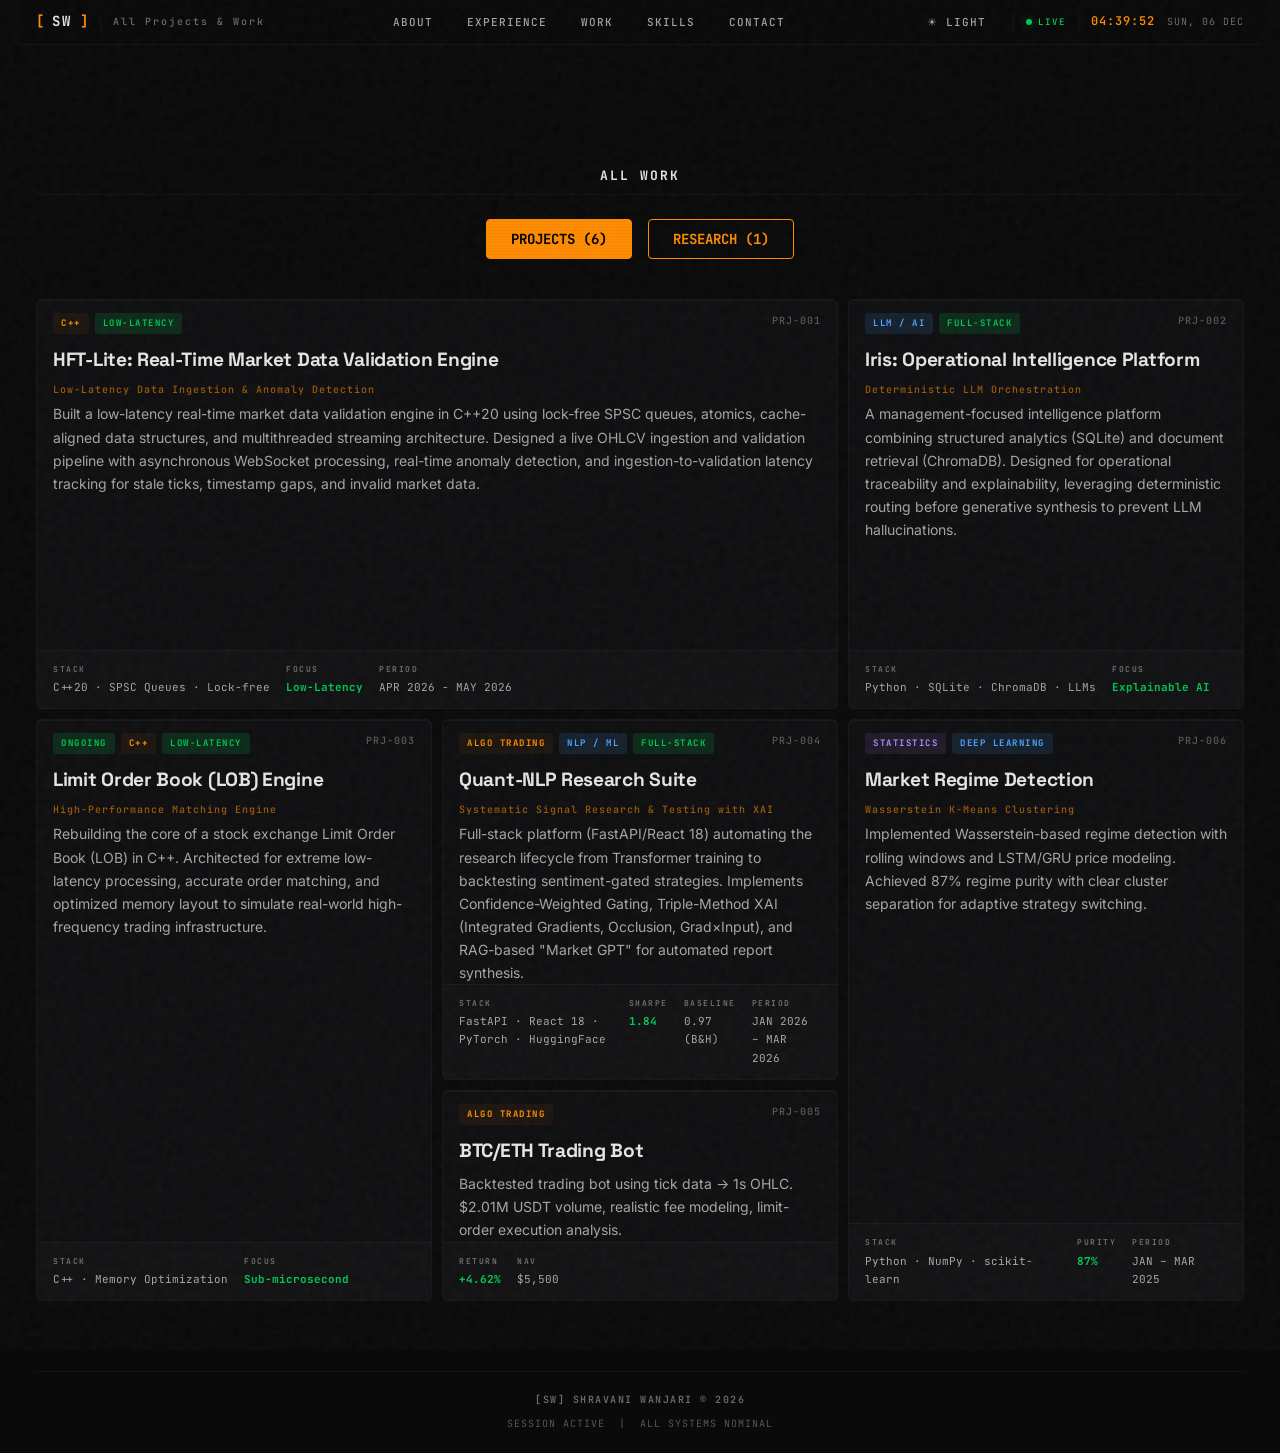
==== commit 1cd7c640: "more white mode stuff" ====
--- a/projects.html
+++ b/projects.html
@@ -35,14 +35,14 @@
                     <span class="top-bar-label">All Projects & Work</span>
                 </div>
                 <nav class="top-bar-nav">
-                    <a href="index.html#about" class="nav-cmd" data-key="F1">ABOUT</a>
-                    <a href="index.html#experience" class="nav-cmd" data-key="F2">EXPERIENCE</a>
-                    <a href="index.html#research" class="nav-cmd" data-key="F3">WORK</a>
-                    <a href="index.html#skills" class="nav-cmd" data-key="F4">SKILLS</a>
-                    <a href="index.html#contact" class="nav-cmd" data-key="F5">CONTACT</a>
+                    <a href="index.html#about" class="nav-cmd">ABOUT</a>
+                    <a href="index.html#experience" class="nav-cmd">EXPERIENCE</a>
+                    <a href="index.html#research" class="nav-cmd">WORK</a>
+                    <a href="index.html#skills" class="nav-cmd">SKILLS</a>
+                    <a href="index.html#contact" class="nav-cmd">CONTACT</a>
                 </nav>
                 <div class="top-bar-right">
-                    <button id="theme-toggle" class="nav-cmd" title="Toggle Light Mode" data-key="L">☀ LIGHT</button>
+                    <button id="theme-toggle" class="nav-cmd" title="Toggle Light Mode">☀ LIGHT</button>
                     <div class="top-bar-divider"></div>
                     <div class="live-indicator">
                         <span class="live-dot"></span>
--- a/style.css
+++ b/style.css
@@ -51,55 +51,55 @@
 
 body.light-mode {
     /* Light Backgrounds */
-    --bg-primary: #f0f2f5;
-    --bg-secondary: #e4e7ec;
-    --bg-card: #f0f2f5;
-    --bg-card-hover: #e8eaed;
-    --bg-elevated: #f0f2f5;
-
-    /* Pure Black Borders/Lines */
-    --border: #000000;
-    --border-hover: #000000;
-    --border-subtle: #000000;
-
-    /* Pure Black Text */
-    --text-primary: #000000;
-    --text-secondary: #000000;
-    --text-tertiary: #000000;
-    --text-muted: #000000;
-
-    /* All colors → pure black */
-    --accent: #000000;
-    --accent-dim: rgba(0, 0, 0, 0.15);
-    --accent-bg: rgba(0, 0, 0, 0.05);
-
-    --green: #000000;
-    --green-dim: rgba(0, 0, 0, 0.1);
-    --red: #000000;
-    --red-dim: rgba(0, 0, 0, 0.1);
-    --blue: #000000;
-    --blue-dim: rgba(0, 0, 0, 0.1);
-    --yellow: #000000;
-    --purple: #000000;
+    --bg-primary: #e5e7eb;
+    --bg-secondary: #d1d5db;
+    --bg-card: #e5e7eb;
+    --bg-card-hover: #d1d5db;
+    --bg-elevated: #e5e7eb;
+
+    /* Dark Grey Borders/Lines */
+    --border: #222222;
+    --border-hover: #222222;
+    --border-subtle: #222222;
+
+    /* Dark Grey Text */
+    --text-primary: #222222;
+    --text-secondary: #222222;
+    --text-tertiary: #222222;
+    --text-muted: #222222;
+
+    /* All colors → dark grey */
+    --accent: #222222;
+    --accent-dim: rgba(34, 34, 34, 0.15);
+    --accent-bg: rgba(34, 34, 34, 0.05);
+
+    --green: #222222;
+    --green-dim: rgba(34, 34, 34, 0.1);
+    --red: #222222;
+    --red-dim: rgba(34, 34, 34, 0.1);
+    --blue: #222222;
+    --blue-dim: rgba(34, 34, 34, 0.1);
+    --yellow: #222222;
+    --purple: #222222;
 }
 
 body.light-mode .bento-card,
 body.light-mode .card-skill-block,
 body.light-mode .top-bar {
     box-shadow: 6px 6px 12px #c5c8cb, -6px -6px 12px #ffffff;
-    border: 1px solid #000000;
+    border: 1px solid #222222;
 }
 
 body.light-mode .ticker-tape {
     box-shadow: 6px 6px 12px #c5c8cb, -6px -6px 12px #ffffff;
-    border-top: 1px solid #000000;
-    border-bottom: 1px solid #000000;
+    border-top: 1px solid #222222;
+    border-bottom: 1px solid #222222;
     border-left: none;
     border-right: none;
 }
 
 body.light-mode .top-bar {
-    background: rgba(240, 242, 245, 0.92);
+    background: rgba(229, 231, 235, 0.92);
 }
 
 body.light-mode .grain-overlay,
@@ -109,19 +109,19 @@
 
 body.light-mode .btn-terminal {
     box-shadow: 4px 4px 8px #c5c8cb, -4px -4px 8px #ffffff;
-    border: 1px solid #000000;
+    border: 1px solid #222222;
 }
 
 body.light-mode .btn-outline {
     box-shadow: 4px 4px 8px #c5c8cb, -4px -4px 8px #ffffff;
-    border: 1px solid #000000;
-    background: #f0f2f5;
+    border: 1px solid #222222;
+    background: #e5e7eb;
 }
 
 body.light-mode .btn-outline:hover {
-    background: #000000;
+    background: #222222;
     color: #ffffff;
-    border-color: #000000;
+    border-color: #222222;
 }
 
 /* Kill all remaining hardcoded colors in light mode */
@@ -129,12 +129,12 @@
 body.light-mode .dot-orange,
 body.light-mode .dot-blue,
 body.light-mode .dot-purple {
-    background: #000000;
+    background: #222222;
     box-shadow: none;
 }
 
 body.light-mode .status-dot-green {
-    background: #000000;
+    background: #222222;
     box-shadow: none;
 }
 
@@ -1128,7 +1128,8 @@
     border-top-color: var(--border-subtle);
 }
 
-.static-project::after {
+.static-project::after,
+.card-project-wide::after {
     display: none !important;
 }
 
@@ -1186,7 +1187,12 @@
 
 .card-project-wide {
     grid-column: span 2;
-    transition: background 0.2s ease, border-color 0.2s ease;
+    color: var(--accent);
+    transition: background 0.2s ease, border-color 0.2s ease, color 0.2s ease;
+}
+
+.card-project-wide svg {
+    transition: stroke 0.2s ease;
 }
 
 .card-project-wide:hover {
@@ -2083,43 +2089,89 @@
     opacity: 0.7;
 }
 
-/* Light mode: force dark modal always */
+/* Light mode: skill modal themed */
 body.light-mode .skill-modal-overlay {
-    background: rgba(0, 0, 0, 0.6);
+    background: rgba(255, 255, 255, 0.75);
 }
 
 body.light-mode .skill-modal {
-    background: #0e0e0e;
-    border-color: rgba(255, 140, 0, 0.25);
+    background: #e5e7eb;
+    border-color: #222222;
 }
 
 body.light-mode .skill-modal-name {
-    color: #ff8c00;
+    color: #000000;
 }
 
 body.light-mode .skill-modal-count {
-    color: rgba(232, 230, 227, 0.7);
+    color: rgba(0, 0, 0, 0.7);
+}
+
+body.light-mode .skill-modal-count .check {
+    color: #000000;
 }
 
 body.light-mode .skill-modal-project-title {
-    color: #ff8c00;
+    color: #000000;
+}
+
+body.light-mode .skill-modal-project-title:hover {
+    border-bottom-color: #000000;
+}
+
+body.light-mode .skill-modal-project-title.no-link {
+    color: rgba(0, 0, 0, 0.6);
 }
 
 body.light-mode .skill-modal-project-desc {
-    color: rgba(232, 230, 227, 0.45);
+    color: rgba(0, 0, 0, 0.65);
 }
 
 body.light-mode .skill-modal-close {
-    color: rgba(255, 255, 255, 0.5);
-    border-color: rgba(255, 255, 255, 0.1);
+    color: rgba(0, 0, 0, 0.5);
+    border-color: rgba(0, 0, 0, 0.1);
+}
+
+body.light-mode .skill-modal-close:hover {
+    border-color: #000000;
+    color: #000000;
 }
 
 body.light-mode .skill-modal-view-all {
-    color: #ff8c00;
+    color: #000000;
+}
+
+body.light-mode .skill-modal-view-all:hover {
+    color: rgba(0, 0, 0, 0.6);
 }
 
 body.light-mode .skill-modal-footer {
-    border-top-color: rgba(255, 255, 255, 0.06);
+    border-top-color: rgba(0, 0, 0, 0.1);
+}
+
+body.light-mode .skill-modal::before,
+body.light-mode .skill-modal::after,
+body.light-mode .skill-modal-bottom-left,
+body.light-mode .skill-modal-bottom-right {
+    border-color: #222222;
+}
+
+body.light-mode .skill-modal-divider {
+    background: linear-gradient(90deg, #222222, rgba(34, 34, 34, 0.1));
+}
+
+body.light-mode .skill-modal-list::-webkit-scrollbar-thumb {
+    background: rgba(0, 0, 0, 0.3);
+}
+
+/* Light mode hover effect for View All Projects */
+body.light-mode .card-project-wide:hover {
+    background: #222222;
+    color: #ffffff;
+}
+
+body.light-mode .card-project-wide:hover svg {
+    stroke: #ffffff;
 }
 
 @media (max-width: 480px) {
@@ -2153,8 +2205,12 @@
     transition: all 0.2s ease;
 }
 
-.tab-btn:hover {
+.tab-btn:not(.active):hover {
     background: rgba(255, 140, 0, 0.1);
+}
+
+body.light-mode .tab-btn:not(.active):hover {
+    background: rgba(0, 0, 0, 0.04);
 }
 
 .tab-btn.active {
@@ -2162,6 +2218,10 @@
     color: #000;
 }
 
+body.light-mode .tab-btn.active {
+    color: #ffffff;
+}
+
 .tab-content {
     display: none;
 }
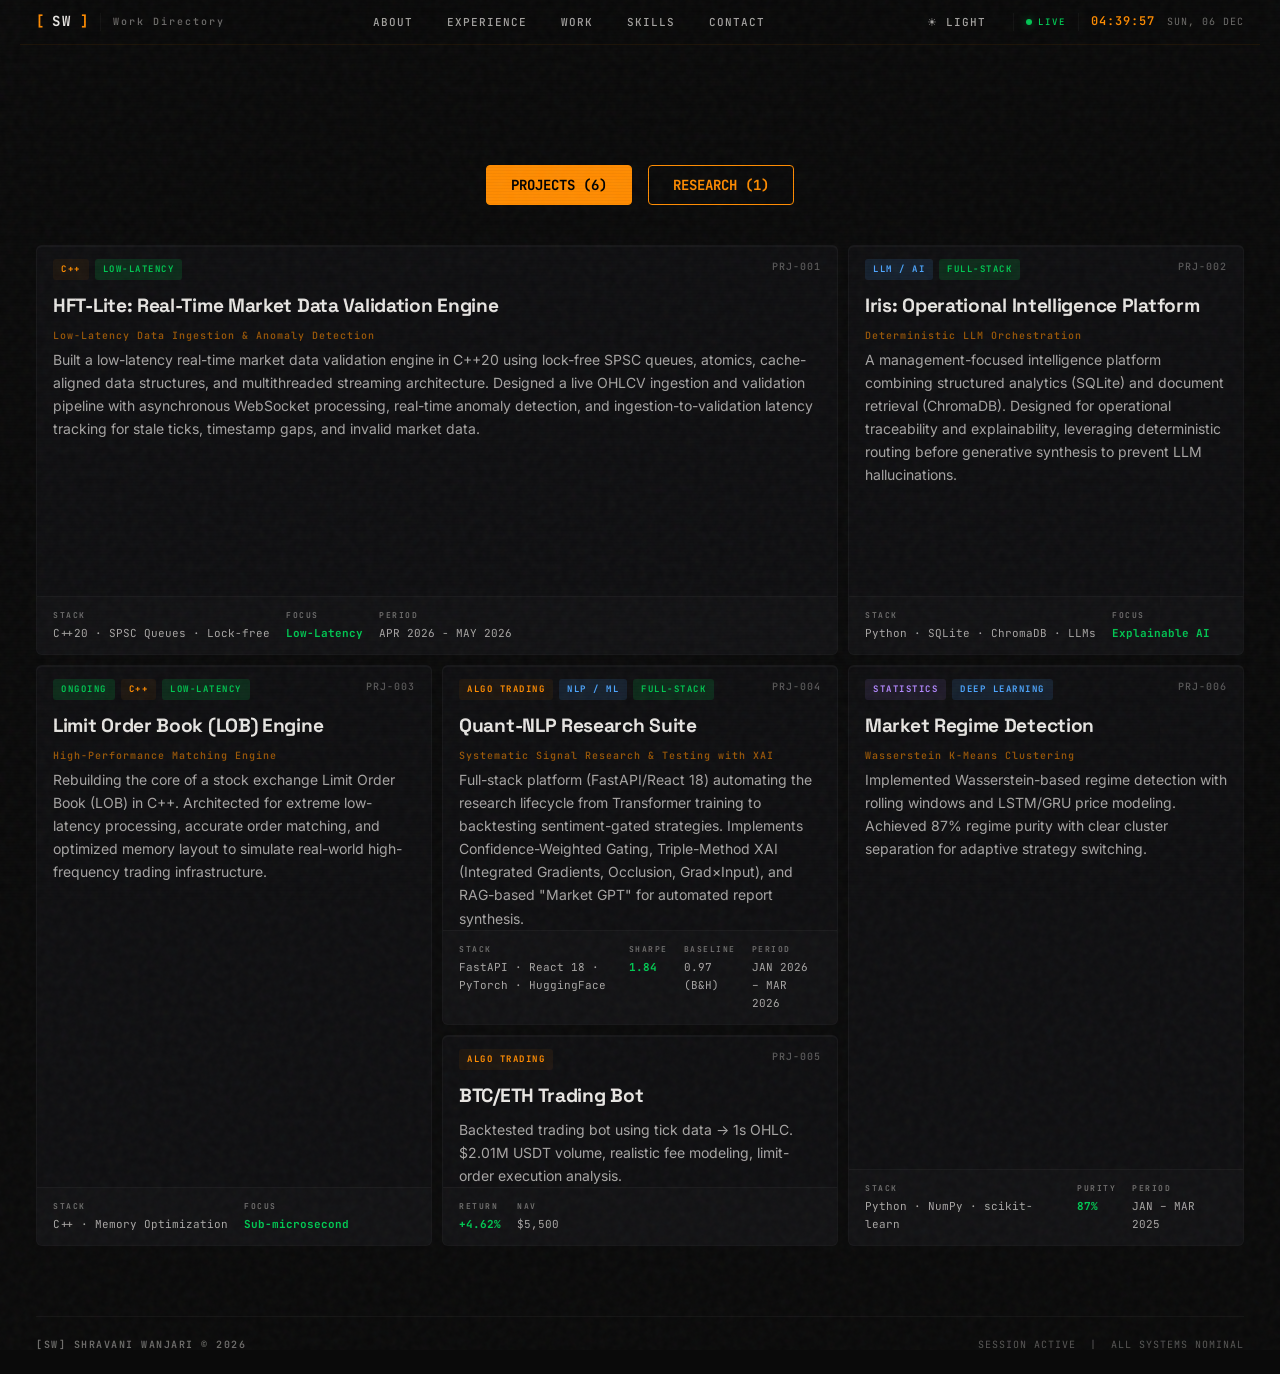
==== commit e873a580: "mobile view fixes" ====
--- a/projects.html
+++ b/projects.html
@@ -32,7 +32,7 @@
                         <span class="logo-bracket">]</span>
                     </div>
                     <div class="top-bar-divider"></div>
-                    <span class="top-bar-label">All Projects & Work</span>
+                    <span class="top-bar-label">Work Directory</span>
                 </div>
                 <nav class="top-bar-nav">
                     <a href="index.html#about" class="nav-cmd">ABOUT</a>
@@ -57,9 +57,6 @@
 
         <!-- ===== PROJECTS/RESEARCH TABS ===== -->
         <section class="section" style="padding-top: 120px;">
-            <div class="section-header" style="justify-content: center; margin-bottom: 24px;">
-                <h2 class="section-title">ALL WORK</h2>
-            </div>
             
             <div class="tabs-container">
                 <button class="tab-btn active" data-target="projects-grid">PROJECTS (6)</button>
--- a/style.css
+++ b/style.css
@@ -51,11 +51,11 @@
 
 body.light-mode {
     /* Light Backgrounds */
-    --bg-primary: #e5e7eb;
-    --bg-secondary: #d1d5db;
-    --bg-card: #e5e7eb;
-    --bg-card-hover: #d1d5db;
-    --bg-elevated: #e5e7eb;
+    --bg-primary: #f3f4f6;
+    --bg-secondary: #e5e7eb;
+    --bg-card: #f3f4f6;
+    --bg-card-hover: #e5e7eb;
+    --bg-elevated: #f3f4f6;
 
     /* Dark Grey Borders/Lines */
     --border: #222222;
@@ -99,7 +99,7 @@
 }
 
 body.light-mode .top-bar {
-    background: rgba(229, 231, 235, 0.92);
+    background: rgba(243, 244, 246, 0.92);
 }
 
 body.light-mode .grain-overlay,
@@ -115,7 +115,7 @@
 body.light-mode .btn-outline {
     box-shadow: 4px 4px 8px #c5c8cb, -4px -4px 8px #ffffff;
     border: 1px solid #222222;
-    background: #e5e7eb;
+    background: #f3f4f6;
 }
 
 body.light-mode .btn-outline:hover {
@@ -1688,6 +1688,14 @@
     transform: translateX(3px);
 }
 
+.view-all-text {
+    font-family: var(--font-heading);
+    font-size: 54px;
+    font-weight: 700;
+    line-height: 1.1;
+    letter-spacing: -1px;
+}
+
 /* ===== FOOTER ===== */
 .terminal-footer {
     padding: 20px 0;
@@ -1779,6 +1787,28 @@
 
     .top-bar-label {
         display: none;
+    }
+
+    .top-bar-inner {
+        height: 44px;
+        padding: 0;
+        align-items: center;
+    }
+
+    .top-bar-left, .top-bar-right {
+        gap: 6px;
+    }
+    
+    .top-bar-right {
+        flex-wrap: nowrap;
+    }
+
+    .date-display {
+        display: none;
+    }
+
+    .view-all-text {
+        font-size: 32px !important;
     }
 
     .hero-grid {
@@ -1812,28 +1842,15 @@
 
     .research-grid,
     .skills-grid {
-        grid-template-columns: 1fr;
+        grid-template-columns: 1fr !important;
     }
 
     .card-project-lg,
     .card-project-tall,
+    .card-project-wide,
     .card-skill-wide {
-        grid-column: span 1;
-        grid-row: span 1;
-    }
-
-    .footer-inner {
-        flex-direction: column;
-        gap: 8px;
-        text-align: center;
-    }
-
-    .identity-actions {
-        flex-direction: column;
-    }
-}   .card-skill-wide {
-        grid-column: span 1;
-        grid-row: span 1;
+        grid-column: span 1 !important;
+        grid-row: span 1 !important;
     }
 
     .footer-inner {
@@ -2095,7 +2112,7 @@
 }
 
 body.light-mode .skill-modal {
-    background: #e5e7eb;
+    background: #f3f4f6;
     border-color: #222222;
 }
 
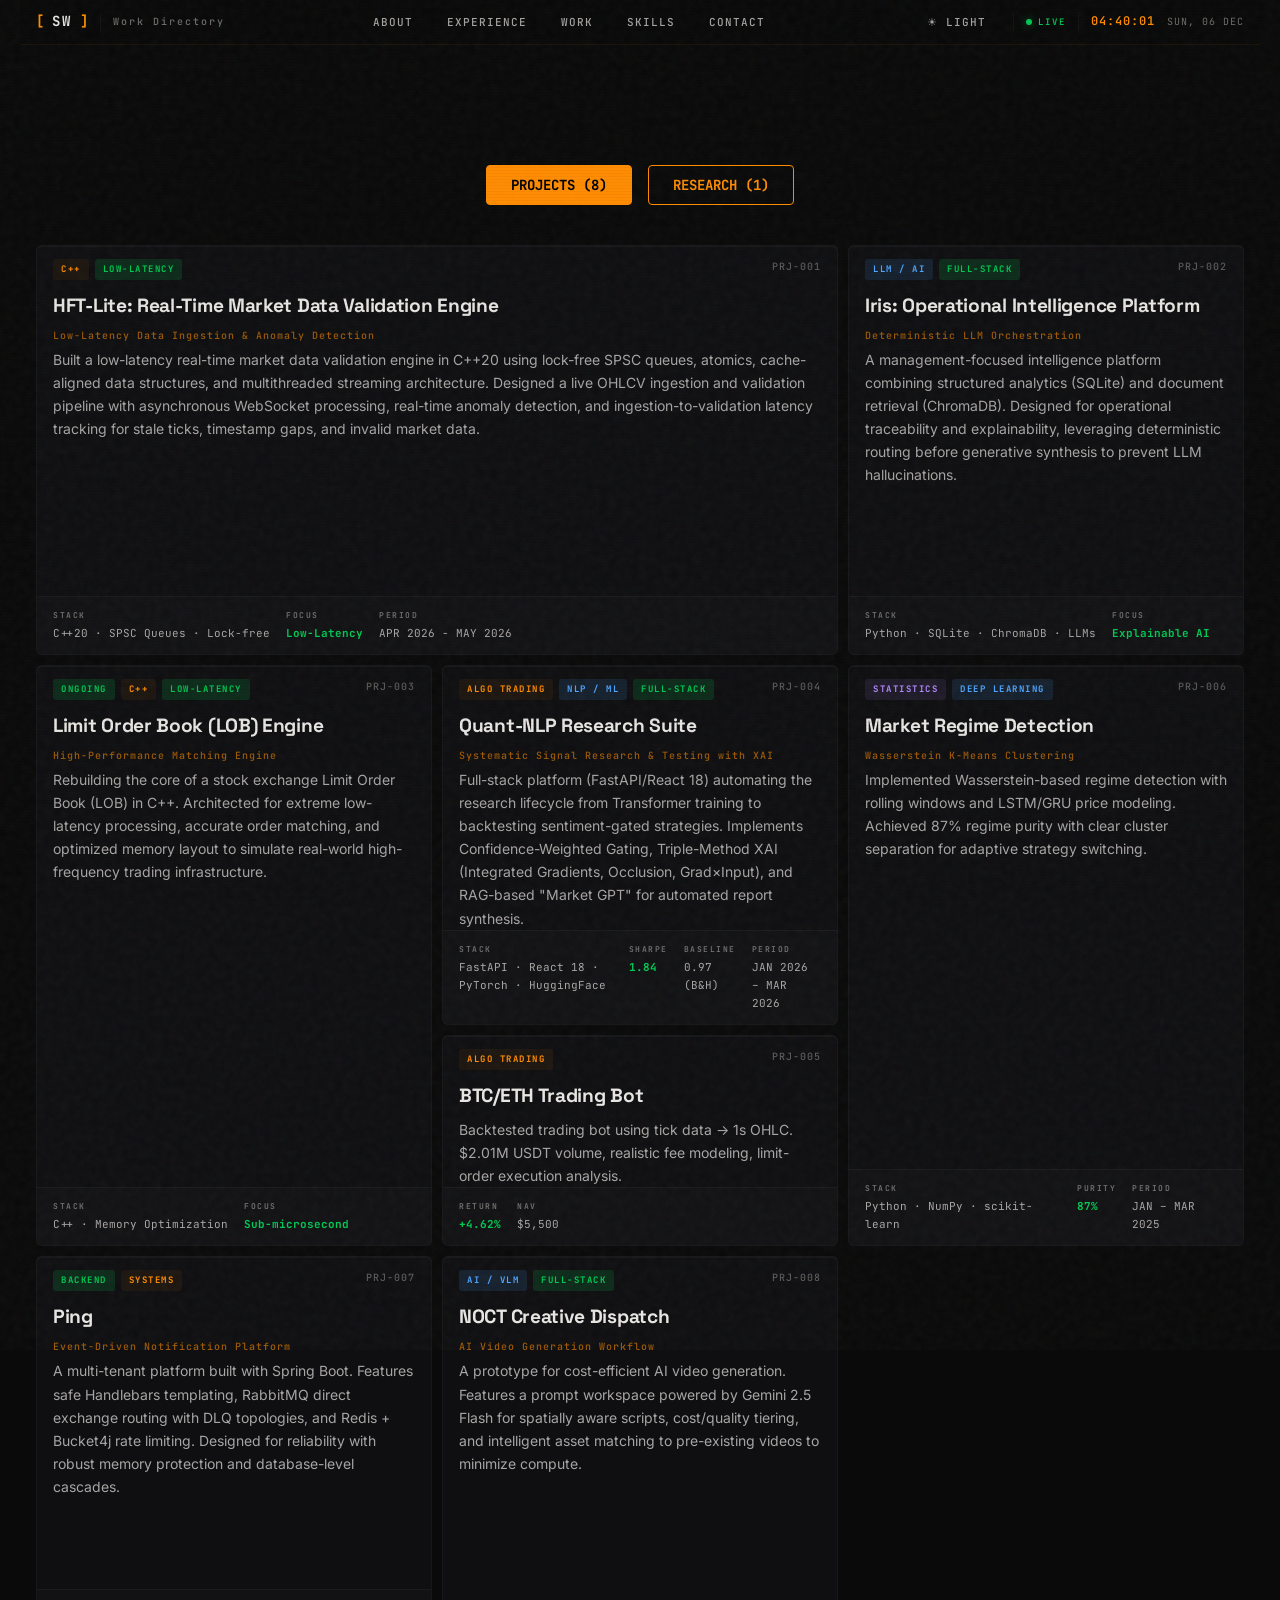
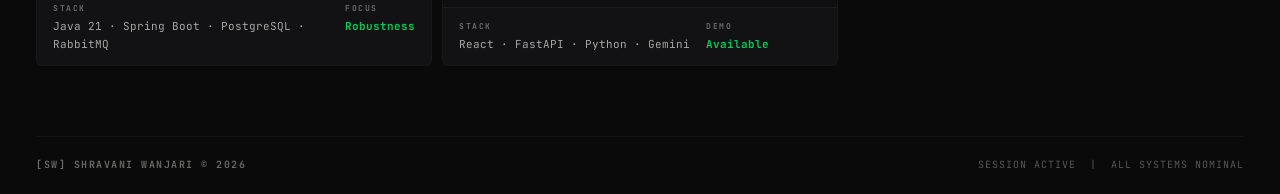
==== commit d9725935: "add Ping and NOCT Creative Dispatch to projects page" ====
--- a/projects.html
+++ b/projects.html
@@ -59,7 +59,7 @@
         <section class="section" style="padding-top: 120px;">
             
             <div class="tabs-container">
-                <button class="tab-btn active" data-target="projects-grid">PROJECTS (6)</button>
+                <button class="tab-btn active" data-target="projects-grid">PROJECTS (8)</button>
                 <button class="tab-btn" data-target="research-grid">RESEARCH (1)</button>
             </div>
 
@@ -279,6 +279,70 @@
                         </div>
                     </div>
                 </div>
+
+                <!-- Project: Ping -->
+                <a href="https://github.com/ShravaniAWanjari/Ping" target="_blank"
+                    style="text-decoration:none; color:inherit;" class="bento-card card-project card-project-tall">
+                    <div class="github-bubble">
+                        <svg class="gh-icon" viewBox="0 0 24 24" width="14" height="14" stroke="currentColor"
+                            stroke-width="2" fill="none" stroke-linecap="round" stroke-linejoin="round">
+                            <path
+                                d="M9 19c-5 1.5-5-2.5-7-3m14 6v-3.87a3.37 3.37 0 0 0-.94-2.61c3.14-.35 6.44-1.54 6.44-7A5.44 5.44 0 0 0 20 4.77 5.07 5.07 0 0 0 19.91 1S18.73.65 16 2.48a13.38 13.38 0 0 0-7 0C6.27.65 5.09 1 5.09 1A5.07 5.07 0 0 0 5 4.77a5.44 5.44 0 0 0-1.5 3.78c0 5.42 3.3 6.61 6.44 7A3.37 3.37 0 0 0 9 18.13V22">
+                            </path>
+                        </svg>
+                        View on GitHub
+                    </div>
+                    <div class="project-tag-row">
+                        <span class="project-type type-data">BACKEND</span>
+                        <span class="project-type type-algo">SYSTEMS</span>
+                    </div>
+                    <div class="project-id">PRJ-007</div>
+                    <h3 class="project-title">Ping</h3>
+                    <p class="project-subtitle">Event-Driven Notification Platform</p>
+                    <p class="project-desc">A multi-tenant platform built with Spring Boot. Features safe Handlebars templating, RabbitMQ direct exchange routing with DLQ topologies, and Redis + Bucket4j rate limiting. Designed for reliability with robust memory protection and database-level cascades.</p>
+                    <div class="project-meta">
+                        <div class="meta-item">
+                            <span class="meta-label">STACK</span>
+                            <span class="meta-value">Java 21 · Spring Boot · PostgreSQL · RabbitMQ</span>
+                        </div>
+                        <div class="meta-item">
+                            <span class="meta-label">FOCUS</span>
+                            <span class="meta-value highlight-green">Robustness</span>
+                        </div>
+                    </div>
+                </a>
+
+                <!-- Project: NOCT Creative Dispatch -->
+                <a href="https://github.com/ShravaniAWanjari/vid-generation-workflow" target="_blank"
+                    style="text-decoration:none; color:inherit;" class="bento-card card-project card-project-tall">
+                    <div class="github-bubble">
+                        <svg class="gh-icon" viewBox="0 0 24 24" width="14" height="14" stroke="currentColor"
+                            stroke-width="2" fill="none" stroke-linecap="round" stroke-linejoin="round">
+                            <path
+                                d="M9 19c-5 1.5-5-2.5-7-3m14 6v-3.87a3.37 3.37 0 0 0-.94-2.61c3.14-.35 6.44-1.54 6.44-7A5.44 5.44 0 0 0 20 4.77 5.07 5.07 0 0 0 19.91 1S18.73.65 16 2.48a13.38 13.38 0 0 0-7 0C6.27.65 5.09 1 5.09 1A5.07 5.07 0 0 0 5 4.77a5.44 5.44 0 0 0-1.5 3.78c0 5.42 3.3 6.61 6.44 7A3.37 3.37 0 0 0 9 18.13V22">
+                            </path>
+                        </svg>
+                        View on GitHub
+                    </div>
+                    <div class="project-tag-row">
+                        <span class="project-type type-ml">AI / VLM</span>
+                        <span class="project-type type-data">FULL-STACK</span>
+                    </div>
+                    <div class="project-id">PRJ-008</div>
+                    <h3 class="project-title">NOCT Creative Dispatch</h3>
+                    <p class="project-subtitle">AI Video Generation Workflow</p>
+                    <p class="project-desc">A prototype for cost-efficient AI video generation. Features a prompt workspace powered by Gemini 2.5 Flash for spatially aware scripts, cost/quality tiering, and intelligent asset matching to pre-existing videos to minimize compute.</p>
+                    <div class="project-meta">
+                        <div class="meta-item">
+                            <span class="meta-label">STACK</span>
+                            <span class="meta-value">React · FastAPI · Python · Gemini</span>
+                        </div>
+                        <div class="meta-item">
+                            <span class="meta-label">DEMO</span>
+                            <span class="meta-value highlight-green">Available</span>
+                        </div>
+                    </div>
+                </a>
             </div>
 
             <!-- RESEARCH GRID -->
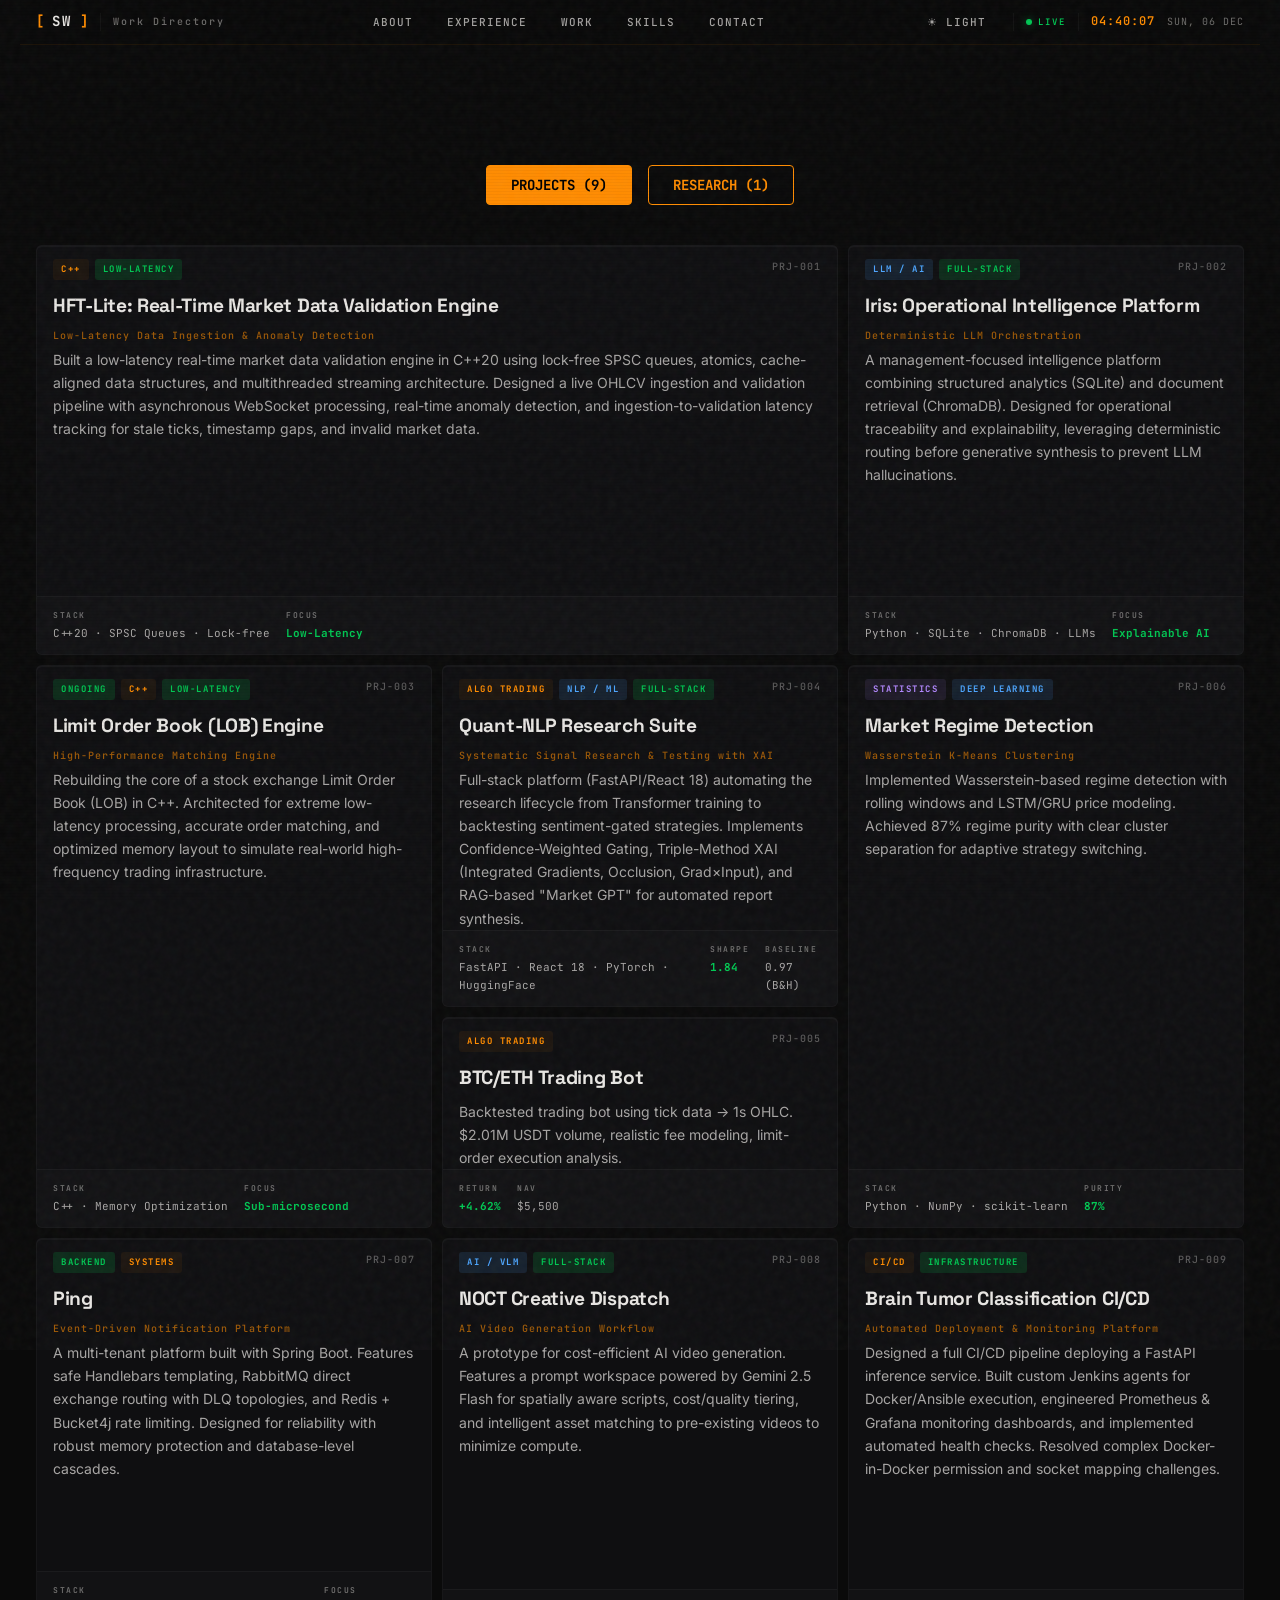
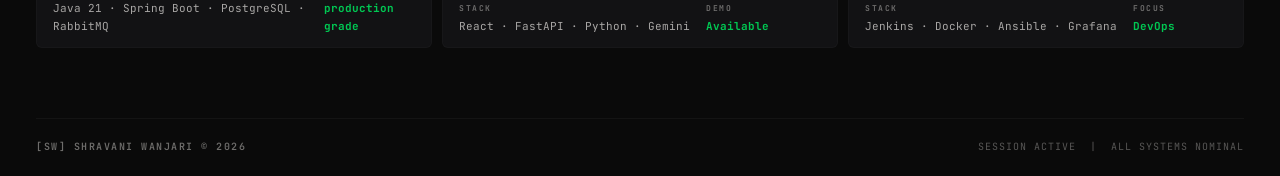
==== commit 92c27e83: "project directory updated" ====
--- a/projects.html
+++ b/projects.html
@@ -59,7 +59,7 @@
         <section class="section" style="padding-top: 120px;">
             
             <div class="tabs-container">
-                <button class="tab-btn active" data-target="projects-grid">PROJECTS (8)</button>
+                <button class="tab-btn active" data-target="projects-grid">PROJECTS (9)</button>
                 <button class="tab-btn" data-target="research-grid">RESEARCH (1)</button>
             </div>
 
@@ -98,10 +98,6 @@
                             <span class="meta-label">FOCUS</span>
                             <span class="meta-value highlight-green">Low-Latency</span>
                         </div>
-                        <div class="meta-item">
-                            <span class="meta-label">PERIOD</span>
-                            <span class="meta-value">APR 2026 - MAY 2026</span>
-                        </div>
                     </div>
                 </a>
 
@@ -211,10 +207,6 @@
                             <span class="meta-label">BASELINE</span>
                             <span class="meta-value">0.97 (B&H)</span>
                         </div>
-                        <div class="meta-item">
-                            <span class="meta-label">PERIOD</span>
-                            <span class="meta-value">JAN 2026 – MAR 2026</span>
-                        </div>
                     </div>
                 </a>
 
@@ -249,10 +241,6 @@
                             <span class="meta-label">PURITY</span>
                             <span class="meta-value highlight-green">87%</span>
                         </div>
-                        <div class="meta-item">
-                            <span class="meta-label">PERIOD</span>
-                            <span class="meta-value">JAN – MAR 2025</span>
-                        </div>
                     </div>
                 </a>
 
@@ -307,7 +295,7 @@
                         </div>
                         <div class="meta-item">
                             <span class="meta-label">FOCUS</span>
-                            <span class="meta-value highlight-green">Robustness</span>
+                            <span class="meta-value highlight-green">production grade</span>
                         </div>
                     </div>
                 </a>
@@ -340,6 +328,38 @@
                         <div class="meta-item">
                             <span class="meta-label">DEMO</span>
                             <span class="meta-value highlight-green">Available</span>
+                        </div>
+                    </div>
+                </a>
+
+                <!-- Project: Brain Tumor CI/CD -->
+                <a href="https://github.com/ShravaniAWanjari/Brn-tmr-distributed-deployment-workflow" target="_blank"
+                    style="text-decoration:none; color:inherit;" class="bento-card card-project card-project-tall">
+                    <div class="github-bubble">
+                        <svg class="gh-icon" viewBox="0 0 24 24" width="14" height="14" stroke="currentColor"
+                            stroke-width="2" fill="none" stroke-linecap="round" stroke-linejoin="round">
+                            <path
+                                d="M9 19c-5 1.5-5-2.5-7-3m14 6v-3.87a3.37 3.37 0 0 0-.94-2.61c3.14-.35 6.44-1.54 6.44-7A5.44 5.44 0 0 0 20 4.77 5.07 5.07 0 0 0 19.91 1S18.73.65 16 2.48a13.38 13.38 0 0 0-7 0C6.27.65 5.09 1 5.09 1A5.07 5.07 0 0 0 5 4.77a5.44 5.44 0 0 0-1.5 3.78c0 5.42 3.3 6.61 6.44 7A3.37 3.37 0 0 0 9 18.13V22">
+                            </path>
+                        </svg>
+                        View on GitHub
+                    </div>
+                    <div class="project-tag-row">
+                        <span class="project-type type-algo">CI/CD</span>
+                        <span class="project-type type-data">INFRASTRUCTURE</span>
+                    </div>
+                    <div class="project-id">PRJ-009</div>
+                    <h3 class="project-title">Brain Tumor Classification CI/CD</h3>
+                    <p class="project-subtitle">Automated Deployment & Monitoring Platform</p>
+                    <p class="project-desc">Designed a full CI/CD pipeline deploying a FastAPI inference service. Built custom Jenkins agents for Docker/Ansible execution, engineered Prometheus & Grafana monitoring dashboards, and implemented automated health checks. Resolved complex Docker-in-Docker permission and socket mapping challenges.</p>
+                    <div class="project-meta">
+                        <div class="meta-item">
+                            <span class="meta-label">STACK</span>
+                            <span class="meta-value">Jenkins · Docker · Ansible · Grafana</span>
+                        </div>
+                        <div class="meta-item">
+                            <span class="meta-label">FOCUS</span>
+                            <span class="meta-value highlight-green">DevOps</span>
                         </div>
                     </div>
                 </a>
--- a/style.css
+++ b/style.css
@@ -211,6 +211,11 @@
 /* Project card hover — sleek light overlay instead of heavy dark */
 body.light-mode .card-project::after {
     background: rgba(0, 0, 0, 0.9);
+}
+
+body.light-mode .card-project {
+    border: 1px solid #222222;
+    border-top: 2px solid #222222;
 }
 
 body.light-mode .card-project:hover {
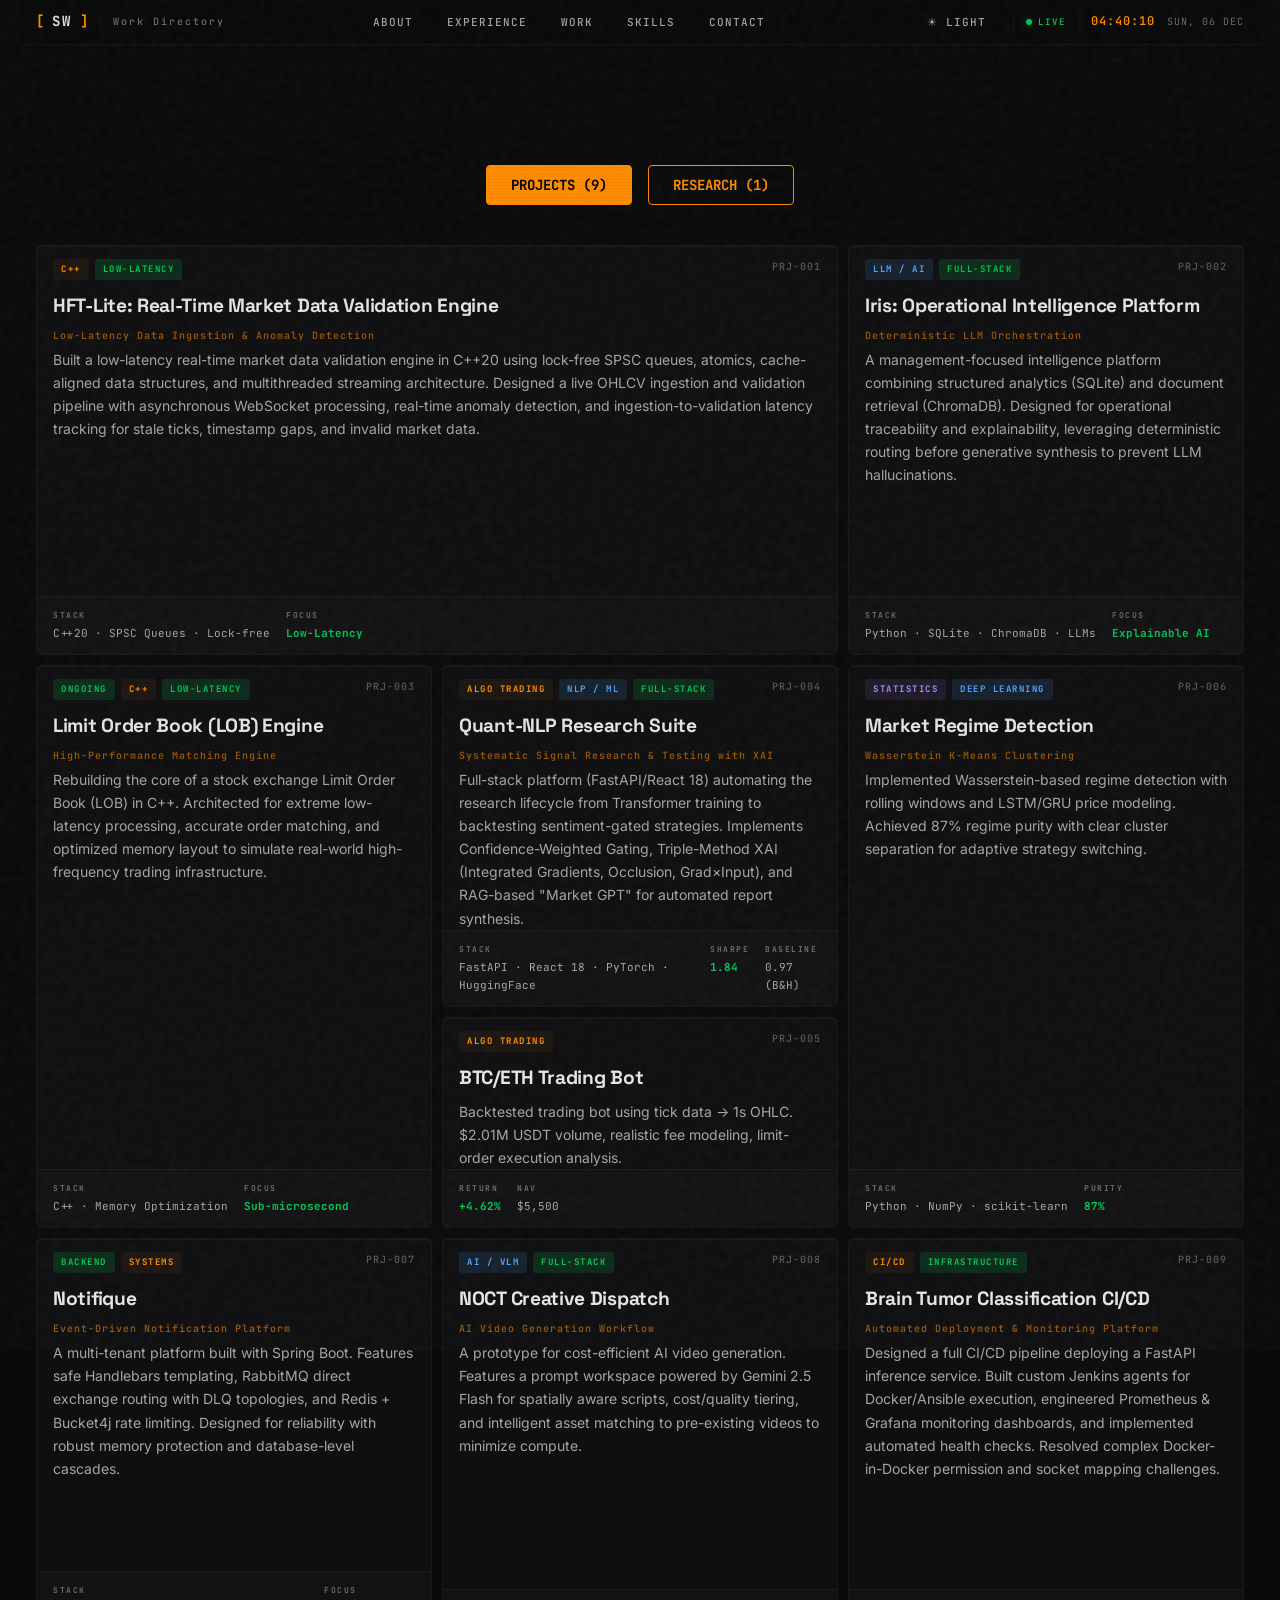
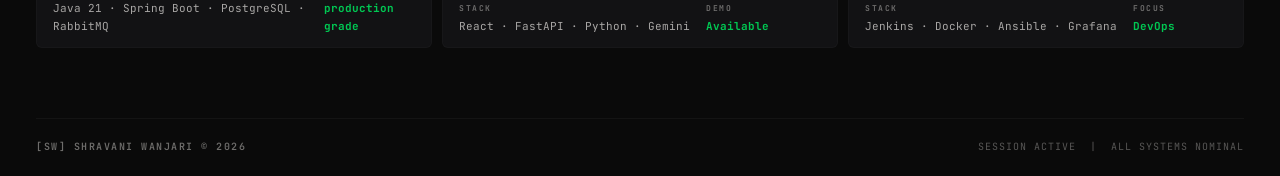
==== commit ab67ca0c: "github activity integration" ====
--- a/projects.html
+++ b/projects.html
@@ -285,7 +285,7 @@
                         <span class="project-type type-algo">SYSTEMS</span>
                     </div>
                     <div class="project-id">PRJ-007</div>
-                    <h3 class="project-title">Ping</h3>
+                    <h3 class="project-title">Notifique</h3>
                     <p class="project-subtitle">Event-Driven Notification Platform</p>
                     <p class="project-desc">A multi-tenant platform built with Spring Boot. Features safe Handlebars templating, RabbitMQ direct exchange routing with DLQ topologies, and Redis + Bucket4j rate limiting. Designed for reliability with robust memory protection and database-level cascades.</p>
                     <div class="project-meta">
--- a/style.css
+++ b/style.css
@@ -1,2253 +1,2451 @@
-/* ============================================
-   PORTFOLIO — BLOOMBERG TERMINAL THEME
-   Dark · Data-Dense · Amber Accents · Monospace
-   ============================================ */
-
-:root {
-    /* Core palette — Bloomberg inspired */
-    --bg-primary: #0a0a0a;
-    --bg-secondary: #0e0e0e;
-    --bg-card: rgba(16, 16, 18, 0.9);
-    --bg-card-hover: rgba(22, 22, 26, 0.95);
-    --bg-elevated: #141416;
-
-    /* Borders */
-    --border: rgba(255, 140, 0, 0.08);
-    --border-hover: rgba(255, 140, 0, 0.2);
-    --border-subtle: rgba(255, 255, 255, 0.04);
-
-    /* Text */
-    --text-primary: #e8e6e3;
-    --text-secondary: rgba(232, 230, 227, 0.7);
-    --text-tertiary: rgba(232, 230, 227, 0.45);
-    --text-muted: rgba(232, 230, 227, 0.35);
-
-    /* Accents — Bloomberg orange */
-    --accent: #ff8c00;
-    --accent-dim: rgba(255, 140, 0, 0.6);
-    --accent-bg: rgba(255, 140, 0, 0.06);
-
-    /* Signal colors */
-    --green: #00c853;
-    --green-dim: rgba(0, 200, 83, 0.15);
-    --red: #ff3d3d;
-    --red-dim: rgba(255, 61, 61, 0.15);
-    --blue: #4da6ff;
-    --blue-dim: rgba(77, 166, 255, 0.12);
-    --yellow: #ffd600;
-    --purple: #b388ff;
-
-    /* Sizing */
-    --container-max: 1240px;
-    --gap: 10px;
-    --radius: 6px;
-    --radius-sm: 4px;
-
-    /* Type */
-    --font-mono: 'JetBrains Mono', 'Consolas', 'Courier New', monospace;
-    --font-heading: 'Space Grotesk', -apple-system, sans-serif;
-    --font-body: 'Inter', -apple-system, sans-serif;
-}
-
-body.light-mode {
-    /* Light Backgrounds */
-    --bg-primary: #f3f4f6;
-    --bg-secondary: #e5e7eb;
-    --bg-card: #f3f4f6;
-    --bg-card-hover: #e5e7eb;
-    --bg-elevated: #f3f4f6;
-
-    /* Dark Grey Borders/Lines */
-    --border: #222222;
-    --border-hover: #222222;
-    --border-subtle: #222222;
-
-    /* Dark Grey Text */
-    --text-primary: #222222;
-    --text-secondary: #222222;
-    --text-tertiary: #222222;
-    --text-muted: #222222;
-
-    /* All colors → dark grey */
-    --accent: #222222;
-    --accent-dim: rgba(34, 34, 34, 0.15);
-    --accent-bg: rgba(34, 34, 34, 0.05);
-
-    --green: #222222;
-    --green-dim: rgba(34, 34, 34, 0.1);
-    --red: #222222;
-    --red-dim: rgba(34, 34, 34, 0.1);
-    --blue: #222222;
-    --blue-dim: rgba(34, 34, 34, 0.1);
-    --yellow: #222222;
-    --purple: #222222;
-}
-
-body.light-mode .bento-card,
-body.light-mode .card-skill-block,
-body.light-mode .top-bar {
-    box-shadow: 6px 6px 12px #c5c8cb, -6px -6px 12px #ffffff;
-    border: 1px solid #222222;
-}
-
-body.light-mode .ticker-tape {
-    box-shadow: 6px 6px 12px #c5c8cb, -6px -6px 12px #ffffff;
-    border-top: 1px solid #222222;
-    border-bottom: 1px solid #222222;
-    border-left: none;
-    border-right: none;
-}
-
-body.light-mode .top-bar {
-    background: rgba(243, 244, 246, 0.92);
-}
-
-body.light-mode .grain-overlay,
-body.light-mode .scanlines {
-    opacity: 0.02;
-}
-
-body.light-mode .btn-terminal {
-    box-shadow: 4px 4px 8px #c5c8cb, -4px -4px 8px #ffffff;
-    border: 1px solid #222222;
-}
-
-body.light-mode .btn-outline {
-    box-shadow: 4px 4px 8px #c5c8cb, -4px -4px 8px #ffffff;
-    border: 1px solid #222222;
-    background: #f3f4f6;
-}
-
-body.light-mode .btn-outline:hover {
-    background: #222222;
-    color: #ffffff;
-    border-color: #222222;
-}
-
-/* Kill all remaining hardcoded colors in light mode */
-body.light-mode .dot-green,
-body.light-mode .dot-orange,
-body.light-mode .dot-blue,
-body.light-mode .dot-purple {
-    background: #222222;
-    box-shadow: none;
-}
-
-body.light-mode .status-dot-green {
-    background: #222222;
-    box-shadow: none;
-}
-
-body.light-mode .live-dot {
-    background: #000000;
-    box-shadow: none;
-}
-
-body.light-mode .skill-fill {
-    background: linear-gradient(90deg, #000000, #333333);
-}
-
-body.light-mode .term-link {
-    color: #000000;
-    border-bottom-color: rgba(0, 0, 0, 0.3);
-}
-
-body.light-mode .term-link:hover {
-    color: #000000;
-    border-bottom-color: rgba(0, 0, 0, 0.6);
-}
-
-body.light-mode .tape-dot {
-    color: rgba(0, 0, 0, 0.15);
-}
-
-body.light-mode .type-algo,
-body.light-mode .type-ml,
-body.light-mode .type-stats,
-body.light-mode .type-data {
-    background: rgba(0, 0, 0, 0.08);
-    color: #000000;
-}
-
-body.light-mode .badge-positive,
-body.light-mode .badge-live {
-    background: rgba(0, 0, 0, 0.08);
-    color: #000000;
-}
-
-body.light-mode .highlight-green {
-    color: #000000;
-}
-
-body.light-mode .project-subtitle {
-    color: #000000;
-}
-
-body.light-mode .github-bubble,
-body.light-mode .private-bubble {
-    background: rgba(240, 242, 245, 0.95);
-    border: 1px solid #000000;
-    color: #000000;
-    box-shadow: 0 2px 8px rgba(255, 255, 255, 0.15);
-}
-
-/* Link icon boxes — black bg, white text */
-body.light-mode .link-icon {
-    background: #000000;
-    color: #ffffff;
-    border-color: #000000;
-}
-
-/* VIEW WORK button — white text on black bg */
-body.light-mode .btn-terminal {
-    color: #ffffff;
-}
-
-body.light-mode .btn-terminal:hover {
-    background: #333333;
-    box-shadow: 4px 4px 8px #c5c8cb, -4px -4px 8px #ffffff;
-}
-
-/* Project card hover — sleek light overlay instead of heavy dark */
-body.light-mode .card-project::after {
-    background: rgba(0, 0, 0, 0.9);
-}
-
-body.light-mode .card-project {
-    border: 1px solid #222222;
-    border-top: 2px solid #222222;
-}
-
-body.light-mode .card-project:hover {
-    box-shadow: 8px 8px 16px #c5c8cb, -8px -8px 16px #ffffff;
-}
-
-/* Card headers — black bg, white text */
-body.light-mode .card-header-bar {
-    background: #000000;
-    border-bottom: 1px solid #000000;
-}
-
-body.light-mode .header-label {
-    color: #ffffff;
-}
-
-body.light-mode .header-badge,
-body.light-mode .badge-live,
-body.light-mode .badge-positive,
-body.light-mode .badge-negative {
-    background: rgba(255, 255, 255, 0.15) !important;
-    color: #ffffff !important;
-    font-weight: 700 !important;
-}
-
-/* ===== RESET ===== */
-*,
-*::before,
-*::after {
-    margin: 0;
-    padding: 0;
-    box-sizing: border-box;
-}
-
-html {
-    scroll-behavior: smooth;
-    scrollbar-width: thin;
-    scrollbar-color: rgba(255, 140, 0, 0.2) #0a0a0a;
-}
-
-body {
-    font-family: var(--font-mono);
-    background: var(--bg-primary);
-    color: var(--text-primary);
-    min-height: 100vh;
-    overflow-x: hidden;
-    -webkit-font-smoothing: antialiased;
-    font-size: 20px;
-    line-height: 1.65;
-}
-
-/* ===== GRAIN ===== */
-.grain-overlay {
-    position: fixed;
-    top: -50%;
-    left: -50%;
-    width: 200%;
-    height: 200%;
-    pointer-events: none;
-    z-index: 9999;
-    opacity: 0.04;
-    background-image: url("data:image/svg+xml,%3Csvg viewBox='0 0 256 256' xmlns='http://www.w3.org/2000/svg'%3E%3Cfilter id='n'%3E%3CfeTurbulence type='fractalNoise' baseFrequency='0.9' numOctaves='4' stitchTiles='stitch'/%3E%3C/filter%3E%3Crect width='100%25' height='100%25' filter='url(%23n)'/%3E%3C/svg%3E");
-    animation: grain 6s steps(8) infinite;
-}
-
-@keyframes grain {
-
-    0%,
-    100% {
-        transform: translate(0, 0);
-    }
-
-    10% {
-        transform: translate(-5%, -10%);
-    }
-
-    30% {
-        transform: translate(7%, -25%);
-    }
-
-    50% {
-        transform: translate(-15%, 10%);
-    }
-
-    70% {
-        transform: translate(0%, 15%);
-    }
-
-    90% {
-        transform: translate(-10%, 10%);
-    }
-}
-
-/* ===== SCANLINES ===== */
-.scanlines {
-    position: fixed;
-    top: 0;
-    left: 0;
-    width: 100%;
-    height: 100%;
-    pointer-events: none;
-    z-index: 9998;
-    background: repeating-linear-gradient(0deg,
-            rgba(0, 0, 0, 0.03) 0px,
-            rgba(0, 0, 0, 0.03) 1px,
-            transparent 1px,
-            transparent 3px);
-}
-
-/* ===== PAGE ===== */
-.page-wrapper {
-    position: relative;
-    z-index: 1;
-    max-width: var(--container-max);
-    margin: 0 auto;
-    padding: 0 16px;
-}
-
-/* ===== TOP BAR ===== */
-.top-bar {
-    position: sticky;
-    top: 0;
-    z-index: 100;
-    background: rgba(10, 10, 10, 0.92);
-    backdrop-filter: blur(12px);
-    -webkit-backdrop-filter: blur(12px);
-    border-bottom: 1px solid var(--border);
-    margin: 0 -16px;
-    padding: 0 16px;
-}
-
-.top-bar-inner {
-    display: flex;
-    align-items: center;
-    justify-content: space-between;
-    max-width: var(--container-max);
-    margin: 0 auto;
-    height: 44px;
-}
-
-.top-bar-left {
-    display: flex;
-    align-items: center;
-    gap: 12px;
-}
-
-.terminal-logo {
-    font-family: var(--font-mono);
-    font-size: 14px;
-    font-weight: 700;
-}
-
-.logo-bracket {
-    color: var(--accent);
-}
-
-.logo-name {
-    color: var(--text-primary);
-    letter-spacing: 2px;
-}
-
-.top-bar-divider {
-    width: 1px;
-    height: 18px;
-    background: var(--border-subtle);
-}
-
-.top-bar-label {
-    font-size: 10px;
-    font-weight: 500;
-    letter-spacing: 2px;
-    color: var(--text-tertiary);
-}
-
-.top-bar-nav {
-    display: flex;
-    gap: 4px;
-}
-
-.nav-cmd {
-    padding: 6px 14px;
-    color: var(--text-secondary);
-    text-decoration: none;
-    font-size: 11px;
-    font-family: inherit;
-    font-weight: 500;
-    letter-spacing: 1px;
-    background: transparent;
-    border: 1px solid transparent;
-    border-radius: var(--radius-sm);
-    transition: all 0.2s ease;
-    position: relative;
-    cursor: pointer;
-    -webkit-appearance: none;
-    appearance: none;
-}
-
-.nav-cmd::before {
-    content: attr(data-key);
-    position: absolute;
-    top: -1px;
-    right: -1px;
-    font-size: 7px;
-    padding: 1px 3px;
-    background: var(--accent-bg);
-    color: var(--accent-dim);
-    border-radius: 2px;
-    opacity: 0;
-    transition: opacity 0.2s ease;
-}
-
-.nav-cmd:hover {
-    color: var(--accent);
-    background: var(--accent-bg);
-    border-color: var(--border);
-}
-
-.nav-cmd:hover::before {
-    opacity: 1;
-}
-
-.top-bar-right {
-    display: flex;
-    align-items: center;
-    gap: 12px;
-}
-
-.live-indicator {
-    display: flex;
-    align-items: center;
-    gap: 6px;
-}
-
-.live-dot {
-    width: 6px;
-    height: 6px;
-    background: var(--green);
-    border-radius: 50%;
-    box-shadow: 0 0 8px rgba(0, 200, 83, 0.5);
-    animation: blink-live 2s ease-in-out infinite;
-}
-
-@keyframes blink-live {
-
-    0%,
-    100% {
-        opacity: 1;
-    }
-
-    50% {
-        opacity: 0.3;
-    }
-}
-
-.live-text {
-    font-size: 9px;
-    font-weight: 600;
-    letter-spacing: 2px;
-    color: var(--green);
-}
-
-.clock-display {
-    font-size: 12px;
-    font-weight: 600;
-    color: var(--accent);
-    letter-spacing: 1px;
-}
-
-.date-display {
-    font-size: 10px;
-    color: var(--text-tertiary);
-    letter-spacing: 1px;
-}
-
-/* ===== SECTIONS ===== */
-.section {
-    padding: 60px 0 30px;
-}
-
-.section-header {
-    display: flex;
-    align-items: center;
-    gap: 12px;
-    margin-bottom: 20px;
-    padding-bottom: 8px;
-    border-bottom: 1px solid var(--border-subtle);
-}
-
-.section-cmd {
-    font-size: 10px;
-    font-weight: 600;
-    color: var(--accent);
-    letter-spacing: 1px;
-}
-
-.section-title {
-    font-family: var(--font-mono);
-    font-size: 13px;
-    font-weight: 700;
-    letter-spacing: 2px;
-    color: var(--text-primary);
-}
-
-.section-line {
-    flex: 1;
-    height: 1px;
-    background: linear-gradient(90deg, var(--border-subtle), transparent);
-}
-
-.section-shortcut {
-    font-size: 9px;
-    padding: 2px 6px;
-    background: var(--accent-bg);
-    color: var(--accent-dim);
-    border-radius: 3px;
-    letter-spacing: 1px;
-}
-
-/* ===== BENTO GRID ===== */
-.bento-grid {
-    display: grid;
-    gap: var(--gap);
-}
-
-.bento-card {
-    background: var(--bg-card);
-    border: 1px solid var(--border-subtle);
-    border-radius: var(--radius);
-    padding: 0;
-    position: relative;
-    overflow: hidden;
-    transition: all 0.3s ease;
-}
-
-.bento-card:hover {
-    border-color: var(--border);
-    box-shadow: 0 0 30px rgba(255, 140, 0, 0.03);
-}
-
-/* Card header bar — like Bloomberg panel headers */
-.card-header-bar {
-    display: flex;
-    align-items: center;
-    justify-content: space-between;
-    padding: 8px 14px;
-    background: rgba(255, 140, 0, 0.03);
-    border-bottom: 1px solid var(--border-subtle);
-}
-
-.header-label {
-    font-size: 10px;
-    font-weight: 600;
-    letter-spacing: 2px;
-    color: var(--accent);
-}
-
-.header-badge {
-    font-size: 9px;
-    font-weight: 600;
-    padding: 2px 8px;
-    border-radius: 3px;
-    letter-spacing: 1px;
-}
-
-.badge-live {
-    background: var(--green-dim);
-    color: var(--green);
-}
-
-.badge-positive {
-    background: var(--green-dim);
-    color: var(--green);
-}
-
-.badge-negative {
-    background: var(--red-dim);
-    color: var(--red);
-}
-
-/* ===== HERO GRID ===== */
-.hero-section {
-    padding-top: 20px;
-    padding-bottom: 10px;
-}
-
-.hero-grid {
-    grid-template-columns: repeat(12, 1fr);
-    grid-template-rows: auto auto auto;
-}
-
-/* Identity card */
-.card-identity {
-    grid-column: 1 / 8;
-    grid-row: 1 / 3;
-    padding: 32px;
-    border-left: 3px solid var(--accent);
-}
-
-.terminal-prompt {
-    display: flex;
-    align-items: center;
-    gap: 8px;
-    margin-bottom: 20px;
-}
-
-.prompt-symbol {
-    color: var(--accent);
-    font-weight: 700;
-    font-size: 14px;
-}
-
-.prompt-text {
-    color: var(--text-secondary);
-    font-size: 13px;
-}
-
-.cursor-blink {
-    color: var(--accent);
-    font-weight: 700;
-    animation: blink 1s step-end infinite;
-}
-
-@keyframes blink {
-
-    0%,
-    100% {
-        opacity: 1;
-    }
-
-    50% {
-        opacity: 0;
-    }
-}
-
-.identity-name {
-    margin-bottom: 14px;
-}
-
-.name-first {
-    display: block;
-    font-family: var(--font-heading);
-    font-size: 4rem;
-    font-weight: 700;
-    letter-spacing: -2px;
-    line-height: 1;
-    color: var(--text-primary);
-}
-
-.name-last {
-    display: block;
-    font-family: var(--font-heading);
-    font-size: 4rem;
-    font-weight: 700;
-    letter-spacing: -2px;
-    line-height: 1;
-    color: var(--accent);
-}
-
-.identity-role {
-    display: flex;
-    flex-wrap: wrap;
-    gap: 8px;
-    align-items: center;
-    margin-bottom: 18px;
-}
-
-.role-tag {
-    font-size: 11px;
-    font-weight: 500;
-    letter-spacing: 1.5px;
-    color: var(--text-secondary);
-}
-
-.role-separator {
-    color: var(--text-muted);
-}
-
-.identity-bio {
-    font-family: var(--font-body);
-    font-size: 14px;
-    color: var(--text-secondary);
-    line-height: 1.7;
-    max-width: 520px;
-    margin-bottom: 24px;
-}
-
-.identity-actions {
-    display: flex;
-    gap: 10px;
-}
-
-.btn-terminal {
-    display: inline-flex;
-    align-items: center;
-    gap: 8px;
-    padding: 10px 20px;
-    background: var(--accent);
-    color: #0a0a0a;
-    font-family: var(--font-mono);
-    font-size: 11px;
-    font-weight: 700;
-    letter-spacing: 1px;
-    text-decoration: none;
-    border-radius: var(--radius-sm);
-    transition: all 0.25s ease;
-}
-
-.btn-terminal:hover {
-    background: #ffa333;
-    box-shadow: 0 0 24px rgba(255, 140, 0, 0.3);
-    transform: translateY(-1px);
-}
-
-.btn-arrow {
-    font-size: 13px;
-}
-
-.btn-outline {
-    display: inline-flex;
-    align-items: center;
-    padding: 10px 20px;
-    background: transparent;
-    border: 1px solid var(--border);
-    color: var(--accent);
-    font-family: var(--font-mono);
-    font-size: 11px;
-    font-weight: 600;
-    letter-spacing: 1px;
-    text-decoration: none;
-    border-radius: var(--radius-sm);
-    transition: all 0.25s ease;
-}
-
-.btn-outline:hover {
-    background: var(--accent-bg);
-    border-color: var(--border-hover);
-}
-
-/* Activity Log */
-.card-activity-log {
-    grid-column: 8 / 13;
-    grid-row: 1 / 3;
-}
-
-.activity-feed {
-    padding: 6px 0;
-}
-
-.activity-item {
-    display: flex;
-    align-items: center;
-    gap: 10px;
-    padding: 8px 14px;
-    border-bottom: 1px solid var(--border-subtle);
-    transition: background 0.2s ease;
-}
-
-.activity-item:last-child {
-    border-bottom: none;
-}
-
-.activity-item:hover {
-    background: var(--accent-bg);
-}
-
-.activity-time {
-    font-size: 10px;
-    font-weight: 600;
-    color: var(--text-tertiary);
-    letter-spacing: 1px;
-    min-width: 36px;
-}
-
-.activity-dot {
-    width: 6px;
-    height: 6px;
-    border-radius: 50%;
-    flex-shrink: 0;
-}
-
-.dot-green {
-    background: var(--green);
-    box-shadow: 0 0 6px rgba(0, 200, 83, 0.4);
-}
-
-.dot-orange {
-    background: var(--accent);
-    box-shadow: 0 0 6px rgba(255, 140, 0, 0.4);
-}
-
-.dot-blue {
-    background: var(--blue);
-    box-shadow: 0 0 6px rgba(77, 166, 255, 0.4);
-}
-
-.dot-purple {
-    background: var(--purple);
-    box-shadow: 0 0 6px rgba(179, 136, 255, 0.4);
-}
-
-.activity-text {
-    font-size: 11px;
-    font-weight: 500;
-    color: var(--text-secondary);
-}
-
-/* Code Snapshot */
-.card-code-snapshot {
-    grid-column: 8 / 13;
-    grid-row: 2 / 3;
-}
-
-.code-block {
-    padding: 14px 16px;
-    overflow-x: auto;
-}
-
-.code-block pre {
-    font-family: var(--font-mono);
-    font-size: 11px;
-    line-height: 1.65;
-    color: var(--text-secondary);
-    margin: 0;
-    white-space: pre;
-}
-
-.code-block code {
-    font-family: inherit;
-}
-
-.code-kw {
-    color: var(--accent);
-    font-weight: 600;
-}
-
-.code-fn {
-    color: var(--blue);
-}
-
-.code-str {
-    color: var(--green);
-}
-
-.code-num {
-    color: var(--purple);
-}
-
-.code-comment {
-    color: var(--text-muted);
-    font-style: italic;
-}
-
-/* Status card */
-.card-status {
-    grid-column: 1 / 5;
-    grid-row: 3 / 4;
-    padding: 12px 16px;
-    display: flex;
-    flex-direction: column;
-    gap: 6px;
-    justify-content: center;
-}
-
-.status-row {
-    display: flex;
-    align-items: flex-start;
-    gap: 8px;
-}
-
-.status-dot-green {
-    width: 6px;
-    height: 6px;
-    background: var(--green);
-    border-radius: 50%;
-    box-shadow: 0 0 8px rgba(0, 200, 83, 0.4);
-    margin-top: 5px;
-    flex-shrink: 0;
-}
-
-.status-text {
-    font-size: 12px;
-    font-weight: 500;
-    color: var(--text-secondary);
-    letter-spacing: 1px;
-    line-height: 1.5;
-}
-
-.status-icon {
-    font-size: 12px;
-    margin-top: 1px;
-}
-
-/* Currently card */
-.card-currently {
-    grid-column: 5 / 13;
-    grid-row: 3 / 4;
-}
-
-.currently-list {
-    padding: 6px 0;
-}
-
-.currently-item {
-    display: flex;
-    align-items: center;
-    gap: 12px;
-    padding: 10px 16px;
-    border-bottom: 1px solid var(--border-subtle);
-    transition: background 0.2s ease;
-}
-
-.currently-item:last-child {
-    border-bottom: none;
-}
-
-.currently-item:hover {
-    background: var(--accent-bg);
-}
-
-.currently-icon {
-    font-size: 16px;
-    flex-shrink: 0;
-}
-
-.currently-content {
-    display: flex;
-    flex-direction: column;
-    gap: 2px;
-}
-
-.currently-label {
-    font-size: 10px;
-    font-weight: 700;
-    letter-spacing: 2px;
-    color: var(--accent);
-}
-
-.currently-value {
-    font-family: var(--font-body);
-    font-size: 15px;
-    color: var(--text-secondary);
-    line-height: 1.5;
-}
-
-/* ===== TICKER TAPE ===== */
-.ticker-tape {
-    overflow: hidden;
-    padding: 10px 0;
-    border-top: 1px solid var(--border-subtle);
-    border-bottom: 1px solid var(--border-subtle);
-    margin: 0 -16px;
-    -webkit-mask-image: linear-gradient(to right, transparent, black 10%, black 90%, transparent);
-    mask-image: linear-gradient(to right, transparent, black 10%, black 90%, transparent);
-}
-
-.tape-track {
-    display: flex;
-    gap: 24px;
-    white-space: nowrap;
-    animation: tape-scroll 18s linear infinite;
-}
-
-.tape-item {
-    font-size: 11px;
-    font-weight: 600;
-    letter-spacing: 2px;
-    color: var(--text-muted);
-}
-
-.tape-dot {
-    font-size: 5px;
-    color: rgba(255, 140, 0, 0.15);
-    display: flex;
-    align-items: center;
-}
-
-@keyframes tape-scroll {
-    0% {
-        transform: translateX(0);
-    }
-
-    100% {
-        transform: translateX(-50%);
-    }
-}
-
-/* ===== ABOUT GRID ===== */
-.about-grid {
-    grid-template-columns: 1fr;
-}
-
-.card-about-main {
-    border-left: 3px solid var(--accent);
-}
-
-.about-content {
-    padding: 20px;
-}
-
-.about-headline {
-    font-family: var(--font-heading);
-    font-size: 1.6rem;
-    font-weight: 700;
-    line-height: 1.25;
-    letter-spacing: -0.5px;
-    color: var(--text-primary);
-    margin-bottom: 16px;
-}
-
-.about-body {
-    font-family: var(--font-body);
-    font-size: 15px;
-    color: var(--text-secondary);
-    line-height: 1.75;
-    margin-bottom: 12px;
-}
-
-/* Approach */
-.approach-list {
-    padding: 8px 0;
-}
-
-.approach-item {
-    display: flex;
-    gap: 14px;
-    padding: 12px 16px;
-    border-bottom: 1px solid var(--border-subtle);
-    transition: background 0.2s ease;
-}
-
-.approach-item:last-child {
-    border-bottom: none;
-}
-
-.approach-item:hover {
-    background: var(--accent-bg);
-}
-
-.approach-num {
-    font-size: 10px;
-    font-weight: 700;
-    color: var(--accent);
-    padding-top: 2px;
-    min-width: 20px;
-}
-
-.approach-content {
-    flex: 1;
-}
-
-.approach-name {
-    display: block;
-    font-size: 12px;
-    font-weight: 700;
-    letter-spacing: 1.5px;
-    color: var(--text-primary);
-    margin-bottom: 4px;
-}
-
-.approach-desc {
-    display: block;
-    font-family: var(--font-body);
-    font-size: 12px;
-    color: var(--text-tertiary);
-    line-height: 1.5;
-}
-
-/* ===== RESEARCH / PROJECTS ===== */
-.research-grid {
-    grid-template-columns: repeat(3, 1fr);
-    grid-auto-rows: minmax(200px, auto);
-}
-
-.card-project {
-    display: flex;
-    flex-direction: column;
-    cursor: pointer;
-    border-top: 2px solid var(--border-subtle);
-    transition: all 0.3s ease;
-    position: relative;
-}
-
-/* Card dark overlay on hover */
-.card-project::after {
-    content: "";
-    position: absolute;
-    inset: 0;
-    background: rgba(0, 0, 0, 0.7);
-    opacity: 0;
-    visibility: hidden;
-    transition: all 0.3s ease;
-    z-index: 10;
-    pointer-events: none;
-}
-
-.card-project:hover::after,
-.card-project.mobile-active::after {
-    opacity: 1;
-    visibility: visible;
-}
-
-.card-project:hover,
-.card-project.mobile-active {
-    border-top-color: var(--accent);
-}
-
-/* Static and Private Project Modifiers */
-.static-project,
-.private-project {
-    cursor: default;
-}
-
-.static-project:hover,
-.private-project:hover {
-    border-top-color: var(--border-subtle);
-}
-
-.static-project::after,
-.card-project-wide::after {
-    display: none !important;
-}
-
-.github-bubble,
-.private-bubble {
-    position: absolute;
-    top: 50%;
-    left: 50%;
-    transform: translate(-50%, -50%) scale(0.95);
-    background: rgba(16, 16, 18, 0.95);
-    backdrop-filter: blur(8px);
-    border: 1px solid var(--accent);
-    color: var(--accent);
-    padding: 12px 20px;
-    border-radius: var(--radius-sm);
-    font-size: 11px;
-    font-weight: 700;
-    font-family: var(--font-mono);
-    text-align: center;
-    white-space: nowrap;
-    opacity: 0;
-    visibility: hidden;
-    transition: all 0.25s cubic-bezier(0.175, 0.885, 0.32, 1.275);
-    box-shadow: 0 10px 30px rgba(0, 0, 0, 0.9), 0 0 20px rgba(255, 140, 0, 0.15);
-    pointer-events: none;
-    z-index: 20;
-    display: flex;
-    align-items: center;
-    justify-content: center;
-    gap: 8px;
-}
-
-.private-bubble {
-    white-space: normal;
-    max-width: 80%;
-}
-
-.card-project:hover .github-bubble,
-.card-project.mobile-active .github-bubble,
-.private-project:hover .private-bubble,
-.private-project.mobile-active .private-bubble {
-    opacity: 1;
-    visibility: visible;
-    transform: translate(-50%, -50%) scale(1);
-}
-
-.card-project-lg {
-    grid-column: span 2;
-    grid-row: span 2;
-}
-
-.card-project-tall {
-    grid-row: span 2;
-}
-
-.card-project-wide {
-    grid-column: span 2;
-    color: var(--accent);
-    transition: background 0.2s ease, border-color 0.2s ease, color 0.2s ease;
-}
-
-.card-project-wide svg {
-    transition: stroke 0.2s ease;
-}
-
-.card-project-wide:hover {
-    background: rgba(255, 140, 0, 0.05);
-}
-
-.project-tag-row {
-    display: flex;
-    gap: 6px;
-    padding: 12px 16px 0;
-}
-
-.project-type {
-    font-size: 9px;
-    font-weight: 700;
-    letter-spacing: 1.5px;
-    padding: 3px 8px;
-    border-radius: 3px;
-}
-
-.type-algo {
-    background: var(--accent-bg);
-    color: var(--accent);
-}
-
-.type-ml {
-    background: var(--blue-dim);
-    color: var(--blue);
-}
-
-.type-stats {
-    background: rgba(179, 136, 255, 0.1);
-    color: var(--purple);
-}
-
-.type-data {
-    background: var(--green-dim);
-    color: var(--green);
-}
-
-.project-id {
-    position: absolute;
-    top: 12px;
-    right: 16px;
-    font-size: 10px;
-    font-weight: 500;
-    color: var(--text-muted);
-    letter-spacing: 1px;
-}
-
-.project-title {
-    font-family: var(--font-heading);
-    font-size: 1.2rem;
-    font-weight: 700;
-    letter-spacing: -0.3px;
-    color: var(--text-primary);
-    padding: 10px 16px 6px;
-}
-
-.project-subtitle {
-    font-family: var(--font-mono);
-    font-size: 11px;
-    font-weight: 500;
-    color: var(--accent);
-    padding: 0 16px 10px;
-    letter-spacing: 0.5px;
-}
-
-.project-desc {
-    font-family: var(--font-body);
-    font-size: 14px;
-    color: var(--text-secondary);
-    line-height: 1.65;
-    padding: 0 16px;
-    flex: 1;
-}
-
-.project-meta {
-    display: flex;
-    gap: 16px;
-    padding: 12px 16px;
-    margin-top: auto;
-    border-top: 1px solid var(--border-subtle);
-    background: rgba(255, 255, 255, 0.01);
-}
-
-.meta-item {
-    display: flex;
-    flex-direction: column;
-    gap: 2px;
-}
-
-.meta-label {
-    font-size: 8px;
-    font-weight: 600;
-    letter-spacing: 1.5px;
-    color: var(--text-tertiary);
-}
-
-.meta-value {
-    font-size: 11px;
-    color: var(--text-secondary);
-}
-
-.highlight-green {
-    color: var(--green) !important;
-    font-weight: 700;
-}
-
-/* ===== SKILLS ===== */
-.skills-grid {
-    grid-template-columns: repeat(3, 1fr);
-}
-
-.card-skill-block {
-    display: flex;
-    flex-direction: column;
-}
-
-.card-skill-wide {
-    grid-column: span 3;
-}
-
-/* Skill bars */
-.skill-bars {
-    padding: 12px 16px;
-    display: flex;
-    flex-direction: column;
-    gap: 10px;
-}
-
-.skill-row {
-    display: flex;
-    align-items: center;
-    gap: 10px;
-}
-
-.skill-name {
-    font-size: 11px;
-    font-weight: 600;
-    color: var(--text-secondary);
-    min-width: 80px;
-    letter-spacing: 0.5px;
-}
-
-.skill-bar {
-    flex: 1;
-    height: 4px;
-    background: var(--border-subtle);
-    border-radius: 2px;
-    overflow: hidden;
-}
-
-.skill-fill {
-    height: 100%;
-    background: linear-gradient(90deg, var(--accent), #ffa333);
-    border-radius: 2px;
-    transition: width 1.5s cubic-bezier(0.25, 0.46, 0.45, 0.94);
-}
-
-.skill-pct {
-    font-size: 10px;
-    font-weight: 600;
-    color: var(--accent);
-    min-width: 32px;
-    text-align: right;
-}
-
-/* Skill tags */
-.skill-tags-grid {
-    display: flex;
-    flex-wrap: wrap;
-    gap: 6px;
-    padding: 12px 14px;
-}
-
-.skill-chip {
-    padding: 5px 12px;
-    border-radius: var(--radius-sm);
-    font-size: 13px;
-    font-weight: 500;
-    background: rgba(255, 255, 255, 0.03);
-    border: 1px solid var(--border-subtle);
-    color: var(--text-secondary);
-    transition: all 0.2s ease;
-    letter-spacing: 0.3px;
-}
-
-.skill-chip:hover {
-    border-color: var(--border);
-    color: var(--accent);
-    background: var(--accent-bg);
-}
-
-/* ===== EXPERIENCE ===== */
-.experience-grid {
-    grid-template-columns: 1fr;
-    gap: 10px;
-}
-
-.card-experience {
-    border-top: 2px solid var(--border-subtle);
-    transition: all 0.3s ease;
-}
-
-.card-experience:hover {
-    border-top-color: var(--accent);
-}
-
-.card-exp-featured {}
-
-.exp-content {
-    padding: 16px 20px;
-}
-
-.exp-meta-row {
-    display: flex;
-    justify-content: space-between;
-    align-items: center;
-    margin-bottom: 6px;
-    flex-wrap: wrap;
-    gap: 8px;
-}
-
-.exp-role {
-    font-family: var(--font-heading);
-    font-size: 1rem;
-    font-weight: 700;
-    color: var(--text-primary);
-    letter-spacing: -0.3px;
-}
-
-.exp-period {
-    font-size: 10px;
-    font-weight: 600;
-    letter-spacing: 1.5px;
-    color: var(--text-tertiary);
-}
-
-.exp-type-row {
-    margin-bottom: 12px;
-}
-
-.exp-type {
-    font-size: 11px;
-    color: var(--text-tertiary);
-    letter-spacing: 0.5px;
-}
-
-.exp-bullets {
-    list-style: none;
-    display: flex;
-    flex-direction: column;
-    gap: 8px;
-}
-
-.exp-bullets li {
-    font-family: var(--font-body);
-    font-size: 16px;
-    color: var(--text-secondary);
-    line-height: 1.7;
-    padding-left: 16px;
-    position: relative;
-}
-
-.exp-bullets li::before {
-    content: '▸';
-    position: absolute;
-    left: 0;
-    color: var(--accent);
-    font-size: 11px;
-}
-
-.hl-orange {
-    color: var(--accent);
-    font-weight: 600;
-}
-
-.hl-green {
-    color: var(--green);
-    font-weight: 600;
-}
-
-/* ===== PROJECT SUBTITLE ===== */
-.project-subtitle {
-    font-family: var(--font-mono);
-    font-size: 10px;
-    font-weight: 500;
-    letter-spacing: 1px;
-    color: var(--accent-dim);
-    padding: 0 16px 4px;
-}
-
-/* ===== PUBLICATIONS ===== */
-.pub-grid {
-    grid-template-columns: 1fr;
-}
-
-.card-publication {
-    border-left: 3px solid var(--accent);
-}
-
-.pub-content {
-    padding: 16px 20px;
-}
-
-.pub-title {
-    font-family: var(--font-body);
-    font-size: 14px;
-    font-weight: 600;
-    color: var(--text-primary);
-    line-height: 1.5;
-    margin-bottom: 8px;
-}
-
-.pub-authors {
-    font-size: 12px;
-    color: var(--text-secondary);
-    margin-bottom: 10px;
-}
-
-.pub-meta {
-    display: flex;
-    flex-direction: column;
-    gap: 3px;
-    margin-bottom: 12px;
-}
-
-.pub-venue,
-.pub-pages,
-.pub-doi {
-    font-size: 11px;
-    color: var(--text-tertiary);
-}
-
-.pub-contribution {
-    font-family: var(--font-body);
-    font-size: 12px;
-    color: var(--text-secondary);
-    line-height: 1.6;
-    padding-top: 10px;
-    border-top: 1px solid var(--border-subtle);
-}
-
-/* ===== JSON CONTACT ===== */
-.contact-json {
-    font-family: var(--font-mono);
-    font-size: 12px;
-    line-height: 1.8;
-    color: var(--text-secondary);
-    background: none;
-    margin: 0;
-    padding: 0;
-    white-space: pre-wrap;
-}
-
-.json-key {
-    color: var(--accent);
-}
-
-.json-val {
-    color: var(--blue);
-}
-
-.json-bool {
-    color: var(--green);
-    font-weight: 600;
-}
-
-/* ===== CONTACT ===== */
-.contact-grid {
-    grid-template-columns: 7fr 5fr;
-}
-
-.card-contact-main {
-    border-left: 3px solid var(--accent);
-}
-
-.contact-terminal {
-    padding: 16px;
-    font-size: 13px;
-}
-
-.term-line {
-    display: flex;
-    align-items: center;
-    gap: 8px;
-    margin-bottom: 8px;
-}
-
-.term-prompt {
-    color: var(--accent);
-    font-weight: 700;
-}
-
-.term-cmd {
-    color: var(--text-primary);
-}
-
-.term-output {
-    padding-left: 20px;
-    margin-bottom: 16px;
-}
-
-.term-output p {
-    color: var(--text-secondary);
-    line-height: 1.8;
-    font-size: 12px;
-}
-
-.term-key {
-    color: var(--accent);
-    font-weight: 600;
-}
-
-.term-link {
-    color: var(--blue);
-    text-decoration: none;
-    border-bottom: 1px dashed rgba(77, 166, 255, 0.3);
-    transition: all 0.2s ease;
-    word-break: break-all;
-}
-
-.term-link:hover {
-    color: #80c4ff;
-    border-bottom-color: rgba(77, 166, 255, 0.6);
-}
-
-.term-muted {
-    color: var(--text-muted) !important;
-    font-style: italic;
-}
-
-/* Links card */
-.link-list {
-    display: flex;
-    flex-direction: column;
-}
-
-.link-row {
-    display: flex;
-    align-items: center;
-    gap: 12px;
-    padding: 12px 16px;
-    text-decoration: none;
-    border-bottom: 1px solid var(--border-subtle);
-    transition: all 0.2s ease;
-}
-
-.link-row:last-child {
-    border-bottom: none;
-}
-
-.link-row:hover {
-    background: var(--accent-bg);
-}
-
-.link-icon {
-    width: 28px;
-    height: 28px;
-    border-radius: var(--radius-sm);
-    background: var(--accent-bg);
-    border: 1px solid var(--border);
-    display: flex;
-    align-items: center;
-    justify-content: center;
-    font-size: 10px;
-    font-weight: 800;
-    color: var(--accent);
-    letter-spacing: 0.5px;
-}
-
-.link-name {
-    flex: 1;
-    font-size: 12px;
-    font-weight: 500;
-    color: var(--text-secondary);
-    letter-spacing: 0.5px;
-}
-
-.link-arrow {
-    font-size: 12px;
-    color: var(--text-muted);
-    transition: all 0.2s ease;
-}
-
-.link-row:hover .link-name {
-    color: var(--accent);
-}
-
-.link-row:hover .link-arrow {
-    color: var(--accent);
-    transform: translateX(3px);
-}
-
-.view-all-text {
-    font-family: var(--font-heading);
-    font-size: 54px;
-    font-weight: 700;
-    line-height: 1.1;
-    letter-spacing: -1px;
-}
-
-/* ===== FOOTER ===== */
-.terminal-footer {
-    padding: 20px 0;
-    border-top: 1px solid var(--border-subtle);
-    margin-top: 40px;
-}
-
-.footer-inner {
-    display: flex;
-    justify-content: space-between;
-    align-items: center;
-}
-
-.footer-left {
-    font-size: 10px;
-    font-weight: 600;
-    letter-spacing: 1.5px;
-    color: var(--text-tertiary);
-}
-
-.footer-right {
-    font-size: 10px;
-    letter-spacing: 1px;
-    color: var(--text-muted);
-}
-
-/* ===== RESPONSIVE ===== */
-@media (max-width: 1024px) {
-    .hero-grid {
-        grid-template-columns: repeat(6, 1fr);
-    }
-
-    .card-identity {
-        grid-column: 1 / 7;
-        grid-row: 1 / 2;
-    }
-
-    .card-activity-log {
-        grid-column: 1 / 4;
-        grid-row: 2 / 3;
-    }
-
-    .card-code-snapshot {
-        grid-column: 4 / 7;
-        grid-row: 2 / 3;
-    }
-
-    .card-status {
-        grid-column: 1 / 4;
-        grid-row: 3 / 4;
-    }
-
-    .card-currently {
-        grid-column: 4 / 7;
-        grid-row: 3 / 4;
-    }
-
-    .name-first,
-    .name-last {
-        font-size: 3rem;
-    }
-
-    .research-grid {
-        grid-template-columns: repeat(2, 1fr);
-    }
-
-    .card-project-lg {
-        grid-column: span 2;
-        grid-row: span 1;
-    }
-
-    .contact-grid {
-        grid-template-columns: 1fr;
-    }
-
-    .about-grid {
-        grid-template-columns: 1fr;
-    }
-}
-
-@media (max-width: 768px) {
-    body {
-        font-size: 12px;
-    }
-
-    .top-bar-nav {
-        display: none;
-    }
-
-    .top-bar-label {
-        display: none;
-    }
-
-    .top-bar-inner {
-        height: 44px;
-        padding: 0;
-        align-items: center;
-    }
-
-    .top-bar-left, .top-bar-right {
-        gap: 6px;
-    }
-    
-    .top-bar-right {
-        flex-wrap: nowrap;
-    }
-
-    .date-display {
-        display: none;
-    }
-
-    .view-all-text {
-        font-size: 32px !important;
-    }
-
-    .hero-grid {
-        grid-template-columns: 1fr;
-    }
-
-    .card-identity,
-    .card-activity-log,
-    .card-code-snapshot,
-    .card-status,
-    .card-currently {
-        grid-column: 1 / -1;
-        grid-row: auto;
-    }
-
-    .name-first,
-    .name-last {
-        font-size: 2.4rem;
-        letter-spacing: -1px;
-    }
-
-    .identity-role {
-        flex-direction: column;
-        align-items: flex-start;
-        gap: 4px;
-    }
-
-    .role-separator {
-        display: none;
-    }
-
-    .research-grid,
-    .skills-grid {
-        grid-template-columns: 1fr !important;
-    }
-
-    .card-project-lg,
-    .card-project-tall,
-    .card-project-wide,
-    .card-skill-wide {
-        grid-column: span 1 !important;
-        grid-row: span 1 !important;
-    }
-
-    .footer-inner {
-        flex-direction: column;
-        gap: 8px;
-        text-align: center;
-    }
-
-    .identity-actions {
-        flex-direction: column;
-    }
-}
-
-/* ===== SKILL DETAIL MODAL ===== */
-.skill-chip {
-    cursor: pointer;
-}
-
-.skill-modal-overlay {
-    position: fixed;
-    inset: 0;
-    z-index: 9999;
-    background: rgba(0, 0, 0, 0.75);
-    backdrop-filter: blur(6px);
-    -webkit-backdrop-filter: blur(6px);
-    display: flex;
-    align-items: center;
-    justify-content: center;
-    opacity: 0;
-    visibility: hidden;
-    transition: opacity 0.3s ease, visibility 0.3s ease;
-}
-
-.skill-modal-overlay.active {
-    opacity: 1;
-    visibility: visible;
-}
-
-.skill-modal {
-    position: relative;
-    width: 420px;
-    max-width: 90vw;
-    max-height: 80vh;
-    background: #0e0e0e;
-    border: 1px solid rgba(255, 140, 0, 0.25);
-    border-radius: 4px;
-    display: flex;
-    flex-direction: column;
-    transform: scale(0.92);
-    transition: transform 0.3s ease;
-    overflow: hidden;
-}
-
-.skill-modal-overlay.active .skill-modal {
-    transform: scale(1);
-}
-
-/* Corner bracket decorations */
-.skill-modal::before,
-.skill-modal::after {
-    content: '';
-    position: absolute;
-    width: 16px;
-    height: 16px;
-    border-color: #ff8c00;
-    border-style: solid;
-    z-index: 1;
-}
-
-.skill-modal::before {
-    top: -1px;
-    left: -1px;
-    border-width: 2px 0 0 2px;
-}
-
-.skill-modal::after {
-    top: -1px;
-    right: -1px;
-    border-width: 2px 2px 0 0;
-}
-
-/* Bottom brackets via the overlay's pseudo-elements targeting the modal */
-.skill-modal-bottom-left,
-.skill-modal-bottom-right {
-    position: absolute;
-    width: 16px;
-    height: 16px;
-    border-color: #ff8c00;
-    border-style: solid;
-    z-index: 1;
-    pointer-events: none;
-}
-
-.skill-modal-bottom-left {
-    bottom: -1px;
-    left: -1px;
-    border-width: 0 0 2px 2px;
-}
-
-.skill-modal-bottom-right {
-    bottom: -1px;
-    right: -1px;
-    border-width: 0 2px 2px 0;
-}
-
-/* Header */
-.skill-modal-header {
-    display: flex;
-    align-items: center;
-    justify-content: space-between;
-    padding: 20px 24px 12px;
-}
-
-.skill-modal-name {
-    font-family: var(--font-heading);
-    font-size: 26px;
-    font-weight: 700;
-    color: #ff8c00;
-    letter-spacing: -0.5px;
-}
-
-.skill-modal-close {
-    width: 28px;
-    height: 28px;
-    background: transparent;
-    border: 1px solid rgba(255, 255, 255, 0.1);
-    border-radius: 4px;
-    color: rgba(255, 255, 255, 0.5);
-    font-size: 18px;
-    cursor: pointer;
-    display: flex;
-    align-items: center;
-    justify-content: center;
-    transition: all 0.2s ease;
-    font-family: inherit;
-    -webkit-appearance: none;
-    appearance: none;
-}
-
-.skill-modal-close:hover {
-    border-color: #ff8c00;
-    color: #ff8c00;
-}
-
-/* Project count */
-.skill-modal-count {
-    padding: 0 24px 14px;
-    font-family: var(--font-mono);
-    font-size: 12px;
-    font-weight: 500;
-    color: rgba(232, 230, 227, 0.7);
-    letter-spacing: 0.5px;
-}
-
-.skill-modal-count .check {
-    color: #00c853;
-    margin-right: 4px;
-}
-
-/* Divider */
-.skill-modal-divider {
-    height: 1px;
-    margin: 0 24px;
-    background: linear-gradient(90deg, #ff8c00, rgba(255, 140, 0, 0.1));
-}
-
-/* Project list */
-.skill-modal-list {
-    list-style: none;
-    padding: 16px 24px;
-    margin: 0;
-    overflow-y: auto;
-    max-height: 280px;
-    flex: 1;
-}
-
-.skill-modal-list::-webkit-scrollbar {
-    width: 4px;
-}
-
-.skill-modal-list::-webkit-scrollbar-track {
-    background: transparent;
-}
-
-.skill-modal-list::-webkit-scrollbar-thumb {
-    background: rgba(255, 140, 0, 0.3);
-    border-radius: 2px;
-}
-
-.skill-modal-project {
-    padding: 10px 0;
-}
-
-.skill-modal-project + .skill-modal-project {
-    border-top: 1px solid rgba(255, 255, 255, 0.04);
-}
-
-.skill-modal-project-title {
-    font-family: var(--font-mono);
-    font-size: 13px;
-    font-weight: 600;
-    color: #ff8c00;
-    text-decoration: none;
-    border-bottom: 1px solid transparent;
-    transition: border-color 0.2s ease;
-}
-
-.skill-modal-project-title:hover {
-    border-bottom-color: #ff8c00;
-}
-
-.skill-modal-project-title.no-link {
-    color: rgba(232, 230, 227, 0.6);
-    cursor: default;
-}
-
-.skill-modal-project-desc {
-    font-family: var(--font-body);
-    font-size: 12px;
-    color: rgba(232, 230, 227, 0.45);
-    margin-top: 3px;
-    line-height: 1.4;
-}
-
-/* Empty state */
-.skill-modal-empty {
-    padding: 24px;
-    text-align: center;
-    font-family: var(--font-mono);
-    font-size: 11px;
-    color: rgba(232, 230, 227, 0.35);
-    letter-spacing: 1px;
-}
-
-/* Footer */
-.skill-modal-footer {
-    padding: 14px 24px;
-    border-top: 1px solid rgba(255, 255, 255, 0.06);
-    text-align: right;
-}
-
-.skill-modal-view-all {
-    font-family: var(--font-mono);
-    font-size: 12px;
-    font-weight: 600;
-    color: #ff8c00;
-    text-decoration: none;
-    letter-spacing: 0.5px;
-    transition: opacity 0.2s ease;
-}
-
-.skill-modal-view-all:hover {
-    opacity: 0.7;
-}
-
-/* Light mode: skill modal themed */
-body.light-mode .skill-modal-overlay {
-    background: rgba(255, 255, 255, 0.75);
-}
-
-body.light-mode .skill-modal {
-    background: #f3f4f6;
-    border-color: #222222;
-}
-
-body.light-mode .skill-modal-name {
-    color: #000000;
-}
-
-body.light-mode .skill-modal-count {
-    color: rgba(0, 0, 0, 0.7);
-}
-
-body.light-mode .skill-modal-count .check {
-    color: #000000;
-}
-
-body.light-mode .skill-modal-project-title {
-    color: #000000;
-}
-
-body.light-mode .skill-modal-project-title:hover {
-    border-bottom-color: #000000;
-}
-
-body.light-mode .skill-modal-project-title.no-link {
-    color: rgba(0, 0, 0, 0.6);
-}
-
-body.light-mode .skill-modal-project-desc {
-    color: rgba(0, 0, 0, 0.65);
-}
-
-body.light-mode .skill-modal-close {
-    color: rgba(0, 0, 0, 0.5);
-    border-color: rgba(0, 0, 0, 0.1);
-}
-
-body.light-mode .skill-modal-close:hover {
-    border-color: #000000;
-    color: #000000;
-}
-
-body.light-mode .skill-modal-view-all {
-    color: #000000;
-}
-
-body.light-mode .skill-modal-view-all:hover {
-    color: rgba(0, 0, 0, 0.6);
-}
-
-body.light-mode .skill-modal-footer {
-    border-top-color: rgba(0, 0, 0, 0.1);
-}
-
-body.light-mode .skill-modal::before,
-body.light-mode .skill-modal::after,
-body.light-mode .skill-modal-bottom-left,
-body.light-mode .skill-modal-bottom-right {
-    border-color: #222222;
-}
-
-body.light-mode .skill-modal-divider {
-    background: linear-gradient(90deg, #222222, rgba(34, 34, 34, 0.1));
-}
-
-body.light-mode .skill-modal-list::-webkit-scrollbar-thumb {
-    background: rgba(0, 0, 0, 0.3);
-}
-
-/* Light mode hover effect for View All Projects */
-body.light-mode .card-project-wide:hover {
-    background: #222222;
-    color: #ffffff;
-}
-
-body.light-mode .card-project-wide:hover svg {
-    stroke: #ffffff;
-}
-
-@media (max-width: 480px) {
-    .skill-modal {
-        width: 95vw;
-    }
-    
-    .skill-modal-name {
-        font-size: 22px;
-    }
-}
-
-/* ===== PROJECTS TABS ===== */
-.tabs-container {
-    display: flex;
-    justify-content: center;
-    gap: 16px;
-    margin-bottom: 40px;
-}
-
-.tab-btn {
-    background: transparent;
-    border: 1px solid var(--accent);
-    color: var(--accent);
-    font-family: var(--font-mono);
-    font-size: 14px;
-    font-weight: 700;
-    padding: 10px 24px;
-    cursor: pointer;
-    border-radius: 4px;
-    transition: all 0.2s ease;
-}
-
-.tab-btn:not(.active):hover {
-    background: rgba(255, 140, 0, 0.1);
-}
-
-body.light-mode .tab-btn:not(.active):hover {
-    background: rgba(0, 0, 0, 0.04);
-}
-
-.tab-btn.active {
-    background: var(--accent);
-    color: #000;
-}
-
-body.light-mode .tab-btn.active {
-    color: #ffffff;
-}
-
-.tab-content {
-    display: none;
-}
-
-.tab-content.active {
-    display: grid; /* Assuming bento-grid */
-}+/* ============================================
+   PORTFOLIO — BLOOMBERG TERMINAL THEME
+   Dark · Data-Dense · Amber Accents · Monospace
+   ============================================ */
+
+:root {
+    /* Core palette — Bloomberg inspired */
+    --bg-primary: #0a0a0a;
+    --bg-secondary: #0e0e0e;
+    --bg-card: rgba(16, 16, 18, 0.9);
+    --bg-card-hover: rgba(22, 22, 26, 0.95);
+    --bg-elevated: #141416;
+
+    /* Borders */
+    --border: rgba(255, 140, 0, 0.08);
+    --border-hover: rgba(255, 140, 0, 0.2);
+    --border-subtle: rgba(255, 255, 255, 0.04);
+
+    /* Text */
+    --text-primary: #e8e6e3;
+    --text-secondary: rgba(232, 230, 227, 0.7);
+    --text-tertiary: rgba(232, 230, 227, 0.45);
+    --text-muted: rgba(232, 230, 227, 0.35);
+
+    /* Accents — Bloomberg orange */
+    --accent: #ff8c00;
+    --accent-dim: rgba(255, 140, 0, 0.6);
+    --accent-bg: rgba(255, 140, 0, 0.06);
+
+    /* Signal colors */
+    --green: #00c853;
+    --green-dim: rgba(0, 200, 83, 0.15);
+    --red: #ff3d3d;
+    --red-dim: rgba(255, 61, 61, 0.15);
+    --blue: #4da6ff;
+    --blue-dim: rgba(77, 166, 255, 0.12);
+    --yellow: #ffd600;
+    --purple: #b388ff;
+
+    /* Sizing */
+    --container-max: 1240px;
+    --gap: 10px;
+    --radius: 6px;
+    --radius-sm: 4px;
+
+    /* Type */
+    --font-mono: 'JetBrains Mono', 'Consolas', 'Courier New', monospace;
+    --font-heading: 'Space Grotesk', -apple-system, sans-serif;
+    --font-body: 'Inter', -apple-system, sans-serif;
+}
+
+body.light-mode {
+    /* Light Backgrounds */
+    --bg-primary: #f3f4f6;
+    --bg-secondary: #e5e7eb;
+    --bg-card: #f3f4f6;
+    --bg-card-hover: #e5e7eb;
+    --bg-elevated: #f3f4f6;
+
+    /* Dark Grey Borders/Lines */
+    --border: #222222;
+    --border-hover: #222222;
+    --border-subtle: #222222;
+
+    /* Dark Grey Text */
+    --text-primary: #222222;
+    --text-secondary: #222222;
+    --text-tertiary: #222222;
+    --text-muted: #222222;
+
+    /* All colors → dark grey */
+    --accent: #222222;
+    --accent-dim: rgba(34, 34, 34, 0.15);
+    --accent-bg: rgba(34, 34, 34, 0.05);
+
+    --green: #222222;
+    --green-dim: rgba(34, 34, 34, 0.1);
+    --red: #222222;
+    --red-dim: rgba(34, 34, 34, 0.1);
+    --blue: #222222;
+    --blue-dim: rgba(34, 34, 34, 0.1);
+    --yellow: #222222;
+    --purple: #222222;
+}
+
+body.light-mode .bento-card,
+body.light-mode .card-skill-block,
+body.light-mode .top-bar {
+    box-shadow: 6px 6px 12px #c5c8cb, -6px -6px 12px #ffffff;
+    border: 1px solid #222222;
+}
+
+body.light-mode .ticker-tape {
+    box-shadow: 6px 6px 12px #c5c8cb, -6px -6px 12px #ffffff;
+    border-top: 1px solid #222222;
+    border-bottom: 1px solid #222222;
+    border-left: none;
+    border-right: none;
+}
+
+body.light-mode .top-bar {
+    background: rgba(243, 244, 246, 0.92);
+}
+
+body.light-mode .grain-overlay,
+body.light-mode .scanlines {
+    opacity: 0.02;
+}
+
+body.light-mode .btn-terminal {
+    box-shadow: 4px 4px 8px #c5c8cb, -4px -4px 8px #ffffff;
+    border: 1px solid #222222;
+}
+
+body.light-mode .btn-outline {
+    box-shadow: 4px 4px 8px #c5c8cb, -4px -4px 8px #ffffff;
+    border: 1px solid #222222;
+    background: #f3f4f6;
+}
+
+body.light-mode .btn-outline:hover {
+    background: #222222;
+    color: #ffffff;
+    border-color: #222222;
+}
+
+/* Kill all remaining hardcoded colors in light mode */
+body.light-mode .dot-green,
+body.light-mode .dot-orange,
+body.light-mode .dot-blue,
+body.light-mode .dot-purple {
+    background: #222222;
+    box-shadow: none;
+}
+
+body.light-mode .status-dot-green {
+    background: #222222;
+    box-shadow: none;
+}
+
+body.light-mode .live-dot {
+    background: #000000;
+    box-shadow: none;
+}
+
+body.light-mode .skill-fill {
+    background: linear-gradient(90deg, #000000, #333333);
+}
+
+body.light-mode .term-link {
+    color: #000000;
+    border-bottom-color: rgba(0, 0, 0, 0.3);
+}
+
+body.light-mode .term-link:hover {
+    color: #000000;
+    border-bottom-color: rgba(0, 0, 0, 0.6);
+}
+
+body.light-mode .tape-dot {
+    color: rgba(0, 0, 0, 0.15);
+}
+
+body.light-mode .type-algo,
+body.light-mode .type-ml,
+body.light-mode .type-stats,
+body.light-mode .type-data {
+    background: rgba(0, 0, 0, 0.08);
+    color: #000000;
+}
+
+body.light-mode .badge-positive,
+body.light-mode .badge-live {
+    background: rgba(0, 0, 0, 0.08);
+    color: #000000;
+}
+
+body.light-mode .highlight-green {
+    color: #000000;
+}
+
+body.light-mode .project-subtitle {
+    color: #000000;
+}
+
+body.light-mode .github-bubble,
+body.light-mode .private-bubble {
+    background: rgba(240, 242, 245, 0.95);
+    border: 1px solid #000000;
+    color: #000000;
+    box-shadow: 0 2px 8px rgba(255, 255, 255, 0.15);
+}
+
+/* Link icon boxes — black bg, white text */
+body.light-mode .link-icon {
+    background: #000000;
+    color: #ffffff;
+    border-color: #000000;
+}
+
+/* VIEW WORK button — white text on black bg */
+body.light-mode .btn-terminal {
+    color: #ffffff;
+}
+
+body.light-mode .btn-terminal:hover {
+    background: #333333;
+    box-shadow: 4px 4px 8px #c5c8cb, -4px -4px 8px #ffffff;
+}
+
+/* Project card hover — sleek light overlay instead of heavy dark */
+body.light-mode .card-project::after {
+    background: rgba(0, 0, 0, 0.9);
+}
+
+body.light-mode .card-project {
+    border: 1px solid #222222;
+    border-top: 2px solid #222222;
+}
+
+body.light-mode .card-project:hover {
+    box-shadow: 8px 8px 16px #c5c8cb, -8px -8px 16px #ffffff;
+}
+
+/* Card headers — black bg, white text */
+body.light-mode .card-header-bar {
+    background: #000000;
+    border-bottom: 1px solid #000000;
+}
+
+body.light-mode .header-label {
+    color: #ffffff;
+}
+
+body.light-mode .header-badge,
+body.light-mode .badge-live,
+body.light-mode .badge-positive,
+body.light-mode .badge-negative {
+    background: rgba(255, 255, 255, 0.15) !important;
+    color: #ffffff !important;
+    font-weight: 700 !important;
+}
+
+/* ===== RESET ===== */
+*,
+*::before,
+*::after {
+    margin: 0;
+    padding: 0;
+    box-sizing: border-box;
+}
+
+html {
+    scroll-behavior: smooth;
+    scrollbar-width: thin;
+    scrollbar-color: rgba(255, 140, 0, 0.2) #0a0a0a;
+}
+
+body {
+    font-family: var(--font-mono);
+    background: var(--bg-primary);
+    color: var(--text-primary);
+    min-height: 100vh;
+    overflow-x: hidden;
+    -webkit-font-smoothing: antialiased;
+    font-size: 20px;
+    line-height: 1.65;
+}
+
+/* ===== GRAIN ===== */
+.grain-overlay {
+    position: fixed;
+    top: -50%;
+    left: -50%;
+    width: 200%;
+    height: 200%;
+    pointer-events: none;
+    z-index: 9999;
+    opacity: 0.04;
+    background-image: url("data:image/svg+xml,%3Csvg viewBox='0 0 256 256' xmlns='http://www.w3.org/2000/svg'%3E%3Cfilter id='n'%3E%3CfeTurbulence type='fractalNoise' baseFrequency='0.9' numOctaves='4' stitchTiles='stitch'/%3E%3C/filter%3E%3Crect width='100%25' height='100%25' filter='url(%23n)'/%3E%3C/svg%3E");
+    animation: grain 6s steps(8) infinite;
+}
+
+@keyframes grain {
+
+    0%,
+    100% {
+        transform: translate(0, 0);
+    }
+
+    10% {
+        transform: translate(-5%, -10%);
+    }
+
+    30% {
+        transform: translate(7%, -25%);
+    }
+
+    50% {
+        transform: translate(-15%, 10%);
+    }
+
+    70% {
+        transform: translate(0%, 15%);
+    }
+
+    90% {
+        transform: translate(-10%, 10%);
+    }
+}
+
+/* ===== SCANLINES ===== */
+.scanlines {
+    position: fixed;
+    top: 0;
+    left: 0;
+    width: 100%;
+    height: 100%;
+    pointer-events: none;
+    z-index: 9998;
+    background: repeating-linear-gradient(0deg,
+            rgba(0, 0, 0, 0.03) 0px,
+            rgba(0, 0, 0, 0.03) 1px,
+            transparent 1px,
+            transparent 3px);
+}
+
+/* ===== PAGE ===== */
+.page-wrapper {
+    position: relative;
+    z-index: 1;
+    max-width: var(--container-max);
+    margin: 0 auto;
+    padding: 0 16px;
+}
+
+/* ===== TOP BAR ===== */
+.top-bar {
+    position: sticky;
+    top: 0;
+    z-index: 100;
+    background: rgba(10, 10, 10, 0.92);
+    backdrop-filter: blur(12px);
+    -webkit-backdrop-filter: blur(12px);
+    border-bottom: 1px solid var(--border);
+    margin: 0 -16px;
+    padding: 0 16px;
+}
+
+.top-bar-inner {
+    display: flex;
+    align-items: center;
+    justify-content: space-between;
+    max-width: var(--container-max);
+    margin: 0 auto;
+    height: 44px;
+}
+
+.top-bar-left {
+    display: flex;
+    align-items: center;
+    gap: 12px;
+}
+
+.terminal-logo {
+    font-family: var(--font-mono);
+    font-size: 14px;
+    font-weight: 700;
+}
+
+.logo-bracket {
+    color: var(--accent);
+}
+
+.logo-name {
+    color: var(--text-primary);
+    letter-spacing: 2px;
+}
+
+.top-bar-divider {
+    width: 1px;
+    height: 18px;
+    background: var(--border-subtle);
+}
+
+.top-bar-label {
+    font-size: 10px;
+    font-weight: 500;
+    letter-spacing: 2px;
+    color: var(--text-tertiary);
+}
+
+.top-bar-nav {
+    display: flex;
+    gap: 4px;
+}
+
+.nav-cmd {
+    padding: 6px 14px;
+    color: var(--text-secondary);
+    text-decoration: none;
+    font-size: 11px;
+    font-family: inherit;
+    font-weight: 500;
+    letter-spacing: 1px;
+    background: transparent;
+    border: 1px solid transparent;
+    border-radius: var(--radius-sm);
+    transition: all 0.2s ease;
+    position: relative;
+    cursor: pointer;
+    -webkit-appearance: none;
+    appearance: none;
+}
+
+.nav-cmd::before {
+    content: attr(data-key);
+    position: absolute;
+    top: -1px;
+    right: -1px;
+    font-size: 7px;
+    padding: 1px 3px;
+    background: var(--accent-bg);
+    color: var(--accent-dim);
+    border-radius: 2px;
+    opacity: 0;
+    transition: opacity 0.2s ease;
+}
+
+.nav-cmd:hover {
+    color: var(--accent);
+    background: var(--accent-bg);
+    border-color: var(--border);
+}
+
+.nav-cmd:hover::before {
+    opacity: 1;
+}
+
+.top-bar-right {
+    display: flex;
+    align-items: center;
+    gap: 12px;
+}
+
+.live-indicator {
+    display: flex;
+    align-items: center;
+    gap: 6px;
+}
+
+.live-dot {
+    width: 6px;
+    height: 6px;
+    background: var(--green);
+    border-radius: 50%;
+    box-shadow: 0 0 8px rgba(0, 200, 83, 0.5);
+    animation: blink-live 2s ease-in-out infinite;
+}
+
+@keyframes blink-live {
+
+    0%,
+    100% {
+        opacity: 1;
+    }
+
+    50% {
+        opacity: 0.3;
+    }
+}
+
+.live-text {
+    font-size: 9px;
+    font-weight: 600;
+    letter-spacing: 2px;
+    color: var(--green);
+}
+
+.clock-display {
+    font-size: 12px;
+    font-weight: 600;
+    color: var(--accent);
+    letter-spacing: 1px;
+}
+
+.date-display {
+    font-size: 10px;
+    color: var(--text-tertiary);
+    letter-spacing: 1px;
+}
+
+/* ===== SECTIONS ===== */
+.section {
+    padding: 60px 0 30px;
+}
+
+.section-header {
+    display: flex;
+    align-items: center;
+    gap: 12px;
+    margin-bottom: 20px;
+    padding-bottom: 8px;
+    border-bottom: 1px solid var(--border-subtle);
+}
+
+.section-cmd {
+    font-size: 10px;
+    font-weight: 600;
+    color: var(--accent);
+    letter-spacing: 1px;
+}
+
+.section-title {
+    font-family: var(--font-mono);
+    font-size: 13px;
+    font-weight: 700;
+    letter-spacing: 2px;
+    color: var(--text-primary);
+}
+
+.section-line {
+    flex: 1;
+    height: 1px;
+    background: linear-gradient(90deg, var(--border-subtle), transparent);
+}
+
+.section-shortcut {
+    font-size: 9px;
+    padding: 2px 6px;
+    background: var(--accent-bg);
+    color: var(--accent-dim);
+    border-radius: 3px;
+    letter-spacing: 1px;
+}
+
+/* ===== BENTO GRID ===== */
+.bento-grid {
+    display: grid;
+    gap: var(--gap);
+}
+
+.bento-card {
+    background: var(--bg-card);
+    border: 1px solid var(--border-subtle);
+    border-radius: var(--radius);
+    padding: 0;
+    position: relative;
+    overflow: hidden;
+    transition: all 0.3s ease;
+}
+
+.bento-card:hover {
+    border-color: var(--border);
+    box-shadow: 0 0 30px rgba(255, 140, 0, 0.03);
+}
+
+/* Card header bar — like Bloomberg panel headers */
+.card-header-bar {
+    display: flex;
+    align-items: center;
+    justify-content: space-between;
+    padding: 8px 14px;
+    background: rgba(255, 140, 0, 0.03);
+    border-bottom: 1px solid var(--border-subtle);
+}
+
+.header-label {
+    font-size: 10px;
+    font-weight: 600;
+    letter-spacing: 2px;
+    color: var(--accent);
+}
+
+.header-badge {
+    font-size: 9px;
+    font-weight: 600;
+    padding: 2px 8px;
+    border-radius: 3px;
+    letter-spacing: 1px;
+}
+
+.badge-live {
+    background: var(--green-dim);
+    color: var(--green);
+}
+
+.badge-positive {
+    background: var(--green-dim);
+    color: var(--green);
+}
+
+.badge-negative {
+    background: var(--red-dim);
+    color: var(--red);
+}
+
+/* ===== HERO GRID ===== */
+.hero-section {
+    padding-top: 20px;
+    padding-bottom: 10px;
+}
+
+.hero-grid {
+    grid-template-columns: repeat(12, 1fr);
+    grid-template-rows: auto auto auto;
+}
+
+/* Identity card */
+.card-identity {
+    grid-column: 1 / 8;
+    grid-row: 1 / 3;
+    padding: 32px;
+    border-left: 3px solid var(--accent);
+}
+
+.terminal-prompt {
+    display: flex;
+    align-items: center;
+    gap: 8px;
+    margin-bottom: 20px;
+}
+
+.prompt-symbol {
+    color: var(--accent);
+    font-weight: 700;
+    font-size: 14px;
+}
+
+.prompt-text {
+    color: var(--text-secondary);
+    font-size: 13px;
+}
+
+.cursor-blink {
+    color: var(--accent);
+    font-weight: 700;
+    animation: blink 1s step-end infinite;
+}
+
+@keyframes blink {
+
+    0%,
+    100% {
+        opacity: 1;
+    }
+
+    50% {
+        opacity: 0;
+    }
+}
+
+.identity-name {
+    margin-bottom: 14px;
+}
+
+.name-first {
+    display: block;
+    font-family: var(--font-heading);
+    font-size: 4rem;
+    font-weight: 700;
+    letter-spacing: -2px;
+    line-height: 1;
+    color: var(--text-primary);
+}
+
+.name-last {
+    display: block;
+    font-family: var(--font-heading);
+    font-size: 4rem;
+    font-weight: 700;
+    letter-spacing: -2px;
+    line-height: 1;
+    color: var(--accent);
+}
+
+.identity-role {
+    display: flex;
+    flex-wrap: wrap;
+    gap: 8px;
+    align-items: center;
+    margin-bottom: 18px;
+}
+
+.role-tag {
+    font-size: 11px;
+    font-weight: 500;
+    letter-spacing: 1.5px;
+    color: var(--text-secondary);
+}
+
+.role-separator {
+    color: var(--text-muted);
+}
+
+.identity-bio {
+    font-family: var(--font-body);
+    font-size: 14px;
+    color: var(--text-secondary);
+    line-height: 1.7;
+    max-width: 520px;
+    margin-bottom: 48px; /* Increased to make room for connect hover dropdown */
+}
+
+.identity-actions {
+    display: flex;
+    gap: 10px;
+}
+
+.btn-terminal {
+    display: inline-flex;
+    align-items: center;
+    gap: 8px;
+    padding: 10px 20px;
+    background: var(--accent);
+    color: #0a0a0a;
+    font-family: var(--font-mono);
+    font-size: 11px;
+    font-weight: 700;
+    letter-spacing: 1px;
+    text-decoration: none;
+    border-radius: var(--radius-sm);
+    transition: all 0.25s ease;
+}
+
+.btn-terminal:hover {
+    background: #ffa333;
+    box-shadow: 0 0 24px rgba(255, 140, 0, 0.3);
+    transform: translateY(-1px);
+}
+
+.btn-arrow {
+    font-size: 13px;
+}
+
+.btn-outline {
+    display: inline-flex;
+    align-items: center;
+    padding: 10px 20px;
+    background: transparent;
+    border: 1px solid var(--border);
+    color: var(--accent);
+    font-family: var(--font-mono);
+    font-size: 11px;
+    font-weight: 600;
+    letter-spacing: 1px;
+    text-decoration: none;
+    border-radius: var(--radius-sm);
+    transition: all 0.25s ease;
+}
+
+.btn-outline:hover {
+    background: var(--accent-bg);
+    border-color: var(--border-hover);
+}
+
+/* Activity Log */
+.card-activity-log {
+    grid-column: 8 / 13;
+    grid-row: 1 / 3;
+}
+
+.activity-feed {
+    padding: 6px 0;
+}
+
+.activity-item {
+    display: flex;
+    align-items: center;
+    gap: 10px;
+    padding: 8px 14px;
+    border-bottom: 1px solid var(--border-subtle);
+    transition: background 0.2s ease;
+}
+
+.activity-item:last-child {
+    border-bottom: none;
+}
+
+.activity-item:hover {
+    background: var(--accent-bg);
+}
+
+.activity-time {
+    font-size: 10px;
+    font-weight: 600;
+    color: var(--text-tertiary);
+    letter-spacing: 1px;
+    min-width: 36px;
+}
+
+.activity-dot {
+    width: 6px;
+    height: 6px;
+    border-radius: 50%;
+    flex-shrink: 0;
+}
+
+.dot-green {
+    background: var(--green);
+    box-shadow: 0 0 6px rgba(0, 200, 83, 0.4);
+}
+
+.dot-orange {
+    background: var(--accent);
+    box-shadow: 0 0 6px rgba(255, 140, 0, 0.4);
+}
+
+.dot-blue {
+    background: var(--blue);
+    box-shadow: 0 0 6px rgba(77, 166, 255, 0.4);
+}
+
+.dot-purple {
+    background: var(--purple);
+    box-shadow: 0 0 6px rgba(179, 136, 255, 0.4);
+}
+
+.activity-text {
+    font-size: 11px;
+    font-weight: 500;
+    color: var(--text-secondary);
+}
+
+/* Code Snapshot */
+.card-code-snapshot {
+    grid-column: 8 / 13;
+    grid-row: 2 / 3;
+}
+
+.code-block {
+    padding: 14px 16px;
+    overflow-x: auto;
+}
+
+.code-block pre {
+    font-family: var(--font-mono);
+    font-size: 11px;
+    line-height: 1.65;
+    color: var(--text-secondary);
+    margin: 0;
+    white-space: pre;
+}
+
+.code-block code {
+    font-family: inherit;
+}
+
+.code-kw {
+    color: var(--accent);
+    font-weight: 600;
+}
+
+.code-fn {
+    color: var(--blue);
+}
+
+.code-str {
+    color: var(--green);
+}
+
+.code-num {
+    color: var(--purple);
+}
+
+.code-comment {
+    color: var(--text-muted);
+    font-style: italic;
+}
+
+/* Status card */
+.card-status {
+    grid-column: 1 / 5;
+    grid-row: 3 / 4;
+    padding: 12px 16px;
+    display: flex;
+    flex-direction: column;
+    gap: 6px;
+    justify-content: center;
+}
+
+.status-row {
+    display: flex;
+    align-items: flex-start;
+    gap: 8px;
+}
+
+.status-dot-green {
+    width: 6px;
+    height: 6px;
+    background: var(--green);
+    border-radius: 50%;
+    box-shadow: 0 0 8px rgba(0, 200, 83, 0.4);
+    margin-top: 5px;
+    flex-shrink: 0;
+}
+
+.status-text {
+    font-size: 12px;
+    font-weight: 500;
+    color: var(--text-secondary);
+    letter-spacing: 1px;
+    line-height: 1.5;
+}
+
+.status-icon {
+    font-size: 12px;
+    margin-top: 1px;
+}
+
+/* Currently card / Github Activity */
+.card-github-activity {
+    grid-column: 5 / 13;
+    grid-row: 3 / 4;
+}
+
+.currently-list {
+    padding: 6px 0;
+}
+
+.currently-item {
+    display: flex;
+    align-items: center;
+    gap: 12px;
+    padding: 10px 16px;
+    border-bottom: 1px solid var(--border-subtle);
+    transition: background 0.2s ease;
+}
+
+.currently-item:last-child {
+    border-bottom: none;
+}
+
+.currently-item:hover {
+    background: var(--accent-bg);
+}
+
+.currently-icon {
+    font-size: 16px;
+    flex-shrink: 0;
+}
+
+.currently-content {
+    display: flex;
+    flex-direction: column;
+    gap: 2px;
+}
+
+.currently-label {
+    font-size: 10px;
+    font-weight: 700;
+    letter-spacing: 2px;
+    color: var(--accent);
+}
+
+.currently-value {
+    font-family: var(--font-body);
+    font-size: 15px;
+    color: var(--text-secondary);
+    line-height: 1.5;
+}
+
+/* ===== TICKER TAPE ===== */
+.ticker-tape {
+    overflow: hidden;
+    padding: 10px 0;
+    border-top: 1px solid var(--border-subtle);
+    border-bottom: 1px solid var(--border-subtle);
+    margin: 0 -16px;
+    -webkit-mask-image: linear-gradient(to right, transparent, black 10%, black 90%, transparent);
+    mask-image: linear-gradient(to right, transparent, black 10%, black 90%, transparent);
+}
+
+.tape-track {
+    display: flex;
+    gap: 24px;
+    white-space: nowrap;
+    animation: tape-scroll 18s linear infinite;
+}
+
+.tape-item {
+    font-size: 11px;
+    font-weight: 600;
+    letter-spacing: 2px;
+    color: var(--text-muted);
+}
+
+.tape-dot {
+    font-size: 5px;
+    color: rgba(255, 140, 0, 0.15);
+    display: flex;
+    align-items: center;
+}
+
+@keyframes tape-scroll {
+    0% {
+        transform: translateX(0);
+    }
+
+    100% {
+        transform: translateX(-50%);
+    }
+}
+
+/* ===== ABOUT GRID ===== */
+.about-grid {
+    grid-template-columns: 1fr;
+}
+
+.card-about-main {
+    border-left: 3px solid var(--accent);
+}
+
+.about-content {
+    padding: 20px;
+}
+
+.about-headline {
+    font-family: var(--font-heading);
+    font-size: 1.6rem;
+    font-weight: 700;
+    line-height: 1.25;
+    letter-spacing: -0.5px;
+    color: var(--text-primary);
+    margin-bottom: 16px;
+}
+
+.about-body {
+    font-family: var(--font-body);
+    font-size: 15px;
+    color: var(--text-secondary);
+    line-height: 1.75;
+    margin-bottom: 12px;
+}
+
+/* Approach */
+.approach-list {
+    padding: 8px 0;
+}
+
+.approach-item {
+    display: flex;
+    gap: 14px;
+    padding: 12px 16px;
+    border-bottom: 1px solid var(--border-subtle);
+    transition: background 0.2s ease;
+}
+
+.approach-item:last-child {
+    border-bottom: none;
+}
+
+.approach-item:hover {
+    background: var(--accent-bg);
+}
+
+.approach-num {
+    font-size: 10px;
+    font-weight: 700;
+    color: var(--accent);
+    padding-top: 2px;
+    min-width: 20px;
+}
+
+.approach-content {
+    flex: 1;
+}
+
+.approach-name {
+    display: block;
+    font-size: 12px;
+    font-weight: 700;
+    letter-spacing: 1.5px;
+    color: var(--text-primary);
+    margin-bottom: 4px;
+}
+
+.approach-desc {
+    display: block;
+    font-family: var(--font-body);
+    font-size: 12px;
+    color: var(--text-tertiary);
+    line-height: 1.5;
+}
+
+/* ===== RESEARCH / PROJECTS ===== */
+.research-grid {
+    grid-template-columns: repeat(3, 1fr);
+    grid-auto-rows: minmax(200px, auto);
+}
+
+.card-project {
+    display: flex;
+    flex-direction: column;
+    cursor: pointer;
+    border-top: 2px solid var(--border-subtle);
+    transition: all 0.3s ease;
+    position: relative;
+}
+
+/* Card dark overlay on hover */
+.card-project::after {
+    content: "";
+    position: absolute;
+    inset: 0;
+    background: rgba(0, 0, 0, 0.7);
+    opacity: 0;
+    visibility: hidden;
+    transition: all 0.3s ease;
+    z-index: 10;
+    pointer-events: none;
+}
+
+.card-project:hover::after,
+.card-project.mobile-active::after {
+    opacity: 1;
+    visibility: visible;
+}
+
+.card-project:hover,
+.card-project.mobile-active {
+    border-top-color: var(--accent);
+}
+
+/* Static and Private Project Modifiers */
+.static-project,
+.private-project {
+    cursor: default;
+}
+
+.static-project:hover,
+.private-project:hover {
+    border-top-color: var(--border-subtle);
+}
+
+.static-project::after,
+.card-project-wide::after {
+    display: none !important;
+}
+
+.github-bubble,
+.private-bubble {
+    position: absolute;
+    top: 50%;
+    left: 50%;
+    transform: translate(-50%, -50%) scale(0.95);
+    background: rgba(16, 16, 18, 0.95);
+    backdrop-filter: blur(8px);
+    border: 1px solid var(--accent);
+    color: var(--accent);
+    padding: 12px 20px;
+    border-radius: var(--radius-sm);
+    font-size: 11px;
+    font-weight: 700;
+    font-family: var(--font-mono);
+    text-align: center;
+    white-space: nowrap;
+    opacity: 0;
+    visibility: hidden;
+    transition: all 0.25s cubic-bezier(0.175, 0.885, 0.32, 1.275);
+    box-shadow: 0 10px 30px rgba(0, 0, 0, 0.9), 0 0 20px rgba(255, 140, 0, 0.15);
+    pointer-events: none;
+    z-index: 20;
+    display: flex;
+    align-items: center;
+    justify-content: center;
+    gap: 8px;
+}
+
+.private-bubble {
+    white-space: normal;
+    max-width: 80%;
+}
+
+.card-project:hover .github-bubble,
+.card-project.mobile-active .github-bubble,
+.private-project:hover .private-bubble,
+.private-project.mobile-active .private-bubble {
+    opacity: 1;
+    visibility: visible;
+    transform: translate(-50%, -50%) scale(1);
+}
+
+.card-project-lg {
+    grid-column: span 2;
+    grid-row: span 2;
+}
+
+.card-project-tall {
+    grid-row: span 2;
+}
+
+.card-project-wide {
+    grid-column: span 2;
+    color: var(--accent);
+    transition: background 0.2s ease, border-color 0.2s ease, color 0.2s ease;
+}
+
+.card-project-wide svg {
+    transition: stroke 0.2s ease;
+}
+
+.card-project-wide:hover {
+    background: rgba(255, 140, 0, 0.05);
+}
+
+.project-tag-row {
+    display: flex;
+    gap: 6px;
+    padding: 12px 16px 0;
+}
+
+.project-type {
+    font-size: 9px;
+    font-weight: 700;
+    letter-spacing: 1.5px;
+    padding: 3px 8px;
+    border-radius: 3px;
+}
+
+.type-algo {
+    background: var(--accent-bg);
+    color: var(--accent);
+}
+
+.type-ml {
+    background: var(--blue-dim);
+    color: var(--blue);
+}
+
+.type-stats {
+    background: rgba(179, 136, 255, 0.1);
+    color: var(--purple);
+}
+
+.type-data {
+    background: var(--green-dim);
+    color: var(--green);
+}
+
+.project-id {
+    position: absolute;
+    top: 12px;
+    right: 16px;
+    font-size: 10px;
+    font-weight: 500;
+    color: var(--text-muted);
+    letter-spacing: 1px;
+}
+
+.project-title {
+    font-family: var(--font-heading);
+    font-size: 1.2rem;
+    font-weight: 700;
+    letter-spacing: -0.3px;
+    color: var(--text-primary);
+    padding: 10px 16px 6px;
+}
+
+.project-subtitle {
+    font-family: var(--font-mono);
+    font-size: 11px;
+    font-weight: 500;
+    color: var(--accent);
+    padding: 0 16px 10px;
+    letter-spacing: 0.5px;
+}
+
+.project-desc {
+    font-family: var(--font-body);
+    font-size: 14px;
+    color: var(--text-secondary);
+    line-height: 1.65;
+    padding: 0 16px;
+    flex: 1;
+}
+
+.project-meta {
+    display: flex;
+    gap: 16px;
+    padding: 12px 16px;
+    margin-top: auto;
+    border-top: 1px solid var(--border-subtle);
+    background: rgba(255, 255, 255, 0.01);
+}
+
+.meta-item {
+    display: flex;
+    flex-direction: column;
+    gap: 2px;
+}
+
+.meta-label {
+    font-size: 8px;
+    font-weight: 600;
+    letter-spacing: 1.5px;
+    color: var(--text-tertiary);
+}
+
+.meta-value {
+    font-size: 11px;
+    color: var(--text-secondary);
+}
+
+.highlight-green {
+    color: var(--green) !important;
+    font-weight: 700;
+}
+
+/* ===== SKILLS ===== */
+.skills-grid {
+    grid-template-columns: repeat(3, 1fr);
+}
+
+.card-skill-block {
+    display: flex;
+    flex-direction: column;
+}
+
+.card-skill-wide {
+    grid-column: span 3;
+}
+
+/* Skill bars */
+.skill-bars {
+    padding: 12px 16px;
+    display: flex;
+    flex-direction: column;
+    gap: 10px;
+}
+
+.skill-row {
+    display: flex;
+    align-items: center;
+    gap: 10px;
+}
+
+.skill-name {
+    font-size: 11px;
+    font-weight: 600;
+    color: var(--text-secondary);
+    min-width: 80px;
+    letter-spacing: 0.5px;
+}
+
+.skill-bar {
+    flex: 1;
+    height: 4px;
+    background: var(--border-subtle);
+    border-radius: 2px;
+    overflow: hidden;
+}
+
+.skill-fill {
+    height: 100%;
+    background: linear-gradient(90deg, var(--accent), #ffa333);
+    border-radius: 2px;
+    transition: width 1.5s cubic-bezier(0.25, 0.46, 0.45, 0.94);
+}
+
+.skill-pct {
+    font-size: 10px;
+    font-weight: 600;
+    color: var(--accent);
+    min-width: 32px;
+    text-align: right;
+}
+
+/* Skill tags */
+.skill-tags-grid {
+    display: flex;
+    flex-wrap: wrap;
+    gap: 6px;
+    padding: 12px 14px;
+}
+
+.skill-chip {
+    padding: 5px 12px;
+    border-radius: var(--radius-sm);
+    font-size: 13px;
+    font-weight: 500;
+    background: rgba(255, 255, 255, 0.03);
+    border: 1px solid var(--border-subtle);
+    color: var(--text-secondary);
+    transition: all 0.2s ease;
+    letter-spacing: 0.3px;
+}
+
+.skill-chip:hover {
+    border-color: var(--border);
+    color: var(--accent);
+    background: var(--accent-bg);
+}
+
+/* ===== EXPERIENCE ===== */
+.experience-grid {
+    grid-template-columns: 1fr;
+    gap: 10px;
+}
+
+.card-experience {
+    border-top: 2px solid var(--border-subtle);
+    transition: all 0.3s ease;
+}
+
+.card-experience:hover {
+    border-top-color: var(--accent);
+}
+
+.card-exp-featured {}
+
+.exp-content {
+    padding: 16px 20px;
+}
+
+.exp-meta-row {
+    display: flex;
+    justify-content: space-between;
+    align-items: center;
+    margin-bottom: 6px;
+    flex-wrap: wrap;
+    gap: 8px;
+}
+
+.exp-role {
+    font-family: var(--font-heading);
+    font-size: 1rem;
+    font-weight: 700;
+    color: var(--text-primary);
+    letter-spacing: -0.3px;
+}
+
+.exp-period {
+    font-size: 10px;
+    font-weight: 600;
+    letter-spacing: 1.5px;
+    color: var(--text-tertiary);
+}
+
+.exp-type-row {
+    margin-bottom: 12px;
+}
+
+.exp-type {
+    font-size: 11px;
+    color: var(--text-tertiary);
+    letter-spacing: 0.5px;
+}
+
+.exp-bullets {
+    list-style: none;
+    display: flex;
+    flex-direction: column;
+    gap: 8px;
+}
+
+.exp-bullets li {
+    font-family: var(--font-body);
+    font-size: 16px;
+    color: var(--text-secondary);
+    line-height: 1.7;
+    padding-left: 16px;
+    position: relative;
+}
+
+.exp-bullets li::before {
+    content: '▸';
+    position: absolute;
+    left: 0;
+    color: var(--accent);
+    font-size: 11px;
+}
+
+.hl-orange {
+    color: var(--accent);
+    font-weight: 600;
+}
+
+.hl-green {
+    color: var(--green);
+    font-weight: 600;
+}
+
+/* ===== PROJECT SUBTITLE ===== */
+.project-subtitle {
+    font-family: var(--font-mono);
+    font-size: 10px;
+    font-weight: 500;
+    letter-spacing: 1px;
+    color: var(--accent-dim);
+    padding: 0 16px 4px;
+}
+
+/* ===== PUBLICATIONS ===== */
+.pub-grid {
+    grid-template-columns: 1fr;
+}
+
+.card-publication {
+    border-left: 3px solid var(--accent);
+}
+
+.pub-content {
+    padding: 16px 20px;
+}
+
+.pub-title {
+    font-family: var(--font-body);
+    font-size: 14px;
+    font-weight: 600;
+    color: var(--text-primary);
+    line-height: 1.5;
+    margin-bottom: 8px;
+}
+
+.pub-authors {
+    font-size: 12px;
+    color: var(--text-secondary);
+    margin-bottom: 10px;
+}
+
+.pub-meta {
+    display: flex;
+    flex-direction: column;
+    gap: 3px;
+    margin-bottom: 12px;
+}
+
+.pub-venue,
+.pub-pages,
+.pub-doi {
+    font-size: 11px;
+    color: var(--text-tertiary);
+}
+
+.pub-contribution {
+    font-family: var(--font-body);
+    font-size: 12px;
+    color: var(--text-secondary);
+    line-height: 1.6;
+    padding-top: 10px;
+    border-top: 1px solid var(--border-subtle);
+}
+
+/* ===== JSON CONTACT ===== */
+.contact-json {
+    font-family: var(--font-mono);
+    font-size: 12px;
+    line-height: 1.8;
+    color: var(--text-secondary);
+    background: none;
+    margin: 0;
+    padding: 0;
+    white-space: pre-wrap;
+}
+
+.json-key {
+    color: var(--accent);
+}
+
+.json-val {
+    color: var(--blue);
+}
+
+.json-bool {
+    color: var(--green);
+    font-weight: 600;
+}
+
+/* ===== CONTACT ===== */
+.contact-grid {
+    grid-template-columns: 7fr 5fr;
+}
+
+.card-contact-main {
+    border-left: 3px solid var(--accent);
+}
+
+.contact-terminal {
+    padding: 16px;
+    font-size: 13px;
+}
+
+.term-line {
+    display: flex;
+    align-items: center;
+    gap: 8px;
+    margin-bottom: 8px;
+}
+
+.term-prompt {
+    color: var(--accent);
+    font-weight: 700;
+}
+
+.term-cmd {
+    color: var(--text-primary);
+}
+
+.term-output {
+    padding-left: 20px;
+    margin-bottom: 16px;
+}
+
+.term-output p {
+    color: var(--text-secondary);
+    line-height: 1.8;
+    font-size: 12px;
+}
+
+.term-key {
+    color: var(--accent);
+    font-weight: 600;
+}
+
+.term-link {
+    color: var(--blue);
+    text-decoration: none;
+    border-bottom: 1px dashed rgba(77, 166, 255, 0.3);
+    transition: all 0.2s ease;
+    word-break: break-all;
+}
+
+.term-link:hover {
+    color: #80c4ff;
+    border-bottom-color: rgba(77, 166, 255, 0.6);
+}
+
+.term-muted {
+    color: var(--text-muted) !important;
+    font-style: italic;
+}
+
+/* Links card */
+.link-list {
+    display: flex;
+    flex-direction: column;
+}
+
+.link-row {
+    display: flex;
+    align-items: center;
+    gap: 12px;
+    padding: 12px 16px;
+    text-decoration: none;
+    border-bottom: 1px solid var(--border-subtle);
+    transition: all 0.2s ease;
+}
+
+.link-row:last-child {
+    border-bottom: none;
+}
+
+.link-row:hover {
+    background: var(--accent-bg);
+}
+
+.link-icon {
+    width: 28px;
+    height: 28px;
+    border-radius: var(--radius-sm);
+    background: var(--accent-bg);
+    border: 1px solid var(--border);
+    display: flex;
+    align-items: center;
+    justify-content: center;
+    font-size: 10px;
+    font-weight: 800;
+    color: var(--accent);
+    letter-spacing: 0.5px;
+}
+
+.link-name {
+    flex: 1;
+    font-size: 12px;
+    font-weight: 500;
+    color: var(--text-secondary);
+    letter-spacing: 0.5px;
+}
+
+.link-arrow {
+    font-size: 12px;
+    color: var(--text-muted);
+    transition: all 0.2s ease;
+}
+
+.link-row:hover .link-name {
+    color: var(--accent);
+}
+
+.link-row:hover .link-arrow {
+    color: var(--accent);
+    transform: translateX(3px);
+}
+
+.view-all-text {
+    font-family: var(--font-heading);
+    font-size: 54px;
+    font-weight: 700;
+    line-height: 1.1;
+    letter-spacing: -1px;
+}
+
+/* ===== FOOTER ===== */
+.terminal-footer {
+    padding: 20px 0;
+    border-top: 1px solid var(--border-subtle);
+    margin-top: 40px;
+}
+
+.footer-inner {
+    display: flex;
+    justify-content: space-between;
+    align-items: center;
+}
+
+.footer-left {
+    font-size: 10px;
+    font-weight: 600;
+    letter-spacing: 1.5px;
+    color: var(--text-tertiary);
+}
+
+.footer-right {
+    font-size: 10px;
+    letter-spacing: 1px;
+    color: var(--text-muted);
+}
+
+/* ===== RESPONSIVE ===== */
+@media (max-width: 1024px) {
+    .hero-grid {
+        grid-template-columns: repeat(6, 1fr);
+    }
+
+    .card-identity {
+        grid-column: 1 / 7;
+        grid-row: 1 / 2;
+    }
+
+    .card-activity-log {
+        grid-column: 1 / 4;
+        grid-row: 2 / 3;
+    }
+
+    .card-code-snapshot {
+        grid-column: 4 / 7;
+        grid-row: 2 / 3;
+    }
+
+    .card-status {
+        grid-column: 1 / 4;
+        grid-row: 3 / 4;
+    }
+
+    .card-github-activity {
+        grid-column: 4 / 7;
+        grid-row: 3 / 4;
+    }
+
+    .name-first,
+    .name-last {
+        font-size: 3rem;
+    }
+
+    .research-grid {
+        grid-template-columns: repeat(2, 1fr);
+    }
+
+    .card-project-lg {
+        grid-column: span 2;
+        grid-row: span 1;
+    }
+
+    .contact-grid {
+        grid-template-columns: 1fr;
+    }
+
+    .about-grid {
+        grid-template-columns: 1fr;
+    }
+}
+
+@media (max-width: 768px) {
+    body {
+        font-size: 12px;
+    }
+
+    .top-bar-nav {
+        display: none;
+    }
+
+    .top-bar-label {
+        display: none;
+    }
+
+    .top-bar-inner {
+        height: 44px;
+        padding: 0;
+        align-items: center;
+    }
+
+    .top-bar-left, .top-bar-right {
+        gap: 6px;
+    }
+    
+    .top-bar-right {
+        flex-wrap: nowrap;
+    }
+
+    .date-display {
+        display: none;
+    }
+
+    .view-all-text {
+        font-size: 32px !important;
+    }
+
+    .hero-grid {
+        grid-template-columns: 1fr;
+    }
+
+    .card-identity,
+    .card-activity-log,
+    .card-code-snapshot,
+    .card-status,
+    .card-github-activity {
+        grid-column: 1 / -1;
+        grid-row: auto;
+    }
+
+    .name-first,
+    .name-last {
+        font-size: 2.4rem;
+        letter-spacing: -1px;
+    }
+
+    .identity-role {
+        flex-direction: column;
+        align-items: flex-start;
+        gap: 4px;
+    }
+
+    .role-separator {
+        display: none;
+    }
+
+    .research-grid,
+    .skills-grid {
+        grid-template-columns: 1fr !important;
+    }
+
+    .card-project-lg,
+    .card-project-tall,
+    .card-project-wide,
+    .card-skill-wide {
+        grid-column: span 1 !important;
+        grid-row: span 1 !important;
+    }
+
+    .footer-inner {
+        flex-direction: column;
+        gap: 8px;
+        text-align: center;
+    }
+
+    .identity-actions {
+        flex-direction: column;
+    }
+}
+
+/* ===== SKILL DETAIL MODAL ===== */
+.skill-chip {
+    cursor: pointer;
+}
+
+.skill-modal-overlay {
+    position: fixed;
+    inset: 0;
+    z-index: 9999;
+    background: rgba(0, 0, 0, 0.75);
+    backdrop-filter: blur(6px);
+    -webkit-backdrop-filter: blur(6px);
+    display: flex;
+    align-items: center;
+    justify-content: center;
+    opacity: 0;
+    visibility: hidden;
+    transition: opacity 0.3s ease, visibility 0.3s ease;
+}
+
+.skill-modal-overlay.active {
+    opacity: 1;
+    visibility: visible;
+}
+
+.skill-modal {
+    position: relative;
+    width: 420px;
+    max-width: 90vw;
+    max-height: 80vh;
+    background: #0e0e0e;
+    border: 1px solid rgba(255, 140, 0, 0.25);
+    border-radius: 4px;
+    display: flex;
+    flex-direction: column;
+    transform: scale(0.92);
+    transition: transform 0.3s ease;
+    overflow: hidden;
+}
+
+.skill-modal-overlay.active .skill-modal {
+    transform: scale(1);
+}
+
+/* Corner bracket decorations */
+.skill-modal::before,
+.skill-modal::after {
+    content: '';
+    position: absolute;
+    width: 16px;
+    height: 16px;
+    border-color: #ff8c00;
+    border-style: solid;
+    z-index: 1;
+}
+
+.skill-modal::before {
+    top: -1px;
+    left: -1px;
+    border-width: 2px 0 0 2px;
+}
+
+.skill-modal::after {
+    top: -1px;
+    right: -1px;
+    border-width: 2px 2px 0 0;
+}
+
+/* Bottom brackets via the overlay's pseudo-elements targeting the modal */
+.skill-modal-bottom-left,
+.skill-modal-bottom-right {
+    position: absolute;
+    width: 16px;
+    height: 16px;
+    border-color: #ff8c00;
+    border-style: solid;
+    z-index: 1;
+    pointer-events: none;
+}
+
+.skill-modal-bottom-left {
+    bottom: -1px;
+    left: -1px;
+    border-width: 0 0 2px 2px;
+}
+
+.skill-modal-bottom-right {
+    bottom: -1px;
+    right: -1px;
+    border-width: 0 2px 2px 0;
+}
+
+/* Header */
+.skill-modal-header {
+    display: flex;
+    align-items: center;
+    justify-content: space-between;
+    padding: 20px 24px 12px;
+}
+
+.skill-modal-name {
+    font-family: var(--font-heading);
+    font-size: 26px;
+    font-weight: 700;
+    color: #ff8c00;
+    letter-spacing: -0.5px;
+}
+
+.skill-modal-close {
+    width: 28px;
+    height: 28px;
+    background: transparent;
+    border: 1px solid rgba(255, 255, 255, 0.1);
+    border-radius: 4px;
+    color: rgba(255, 255, 255, 0.5);
+    font-size: 18px;
+    cursor: pointer;
+    display: flex;
+    align-items: center;
+    justify-content: center;
+    transition: all 0.2s ease;
+    font-family: inherit;
+    -webkit-appearance: none;
+    appearance: none;
+}
+
+.skill-modal-close:hover {
+    border-color: #ff8c00;
+    color: #ff8c00;
+}
+
+/* Project count */
+.skill-modal-count {
+    padding: 0 24px 14px;
+    font-family: var(--font-mono);
+    font-size: 12px;
+    font-weight: 500;
+    color: rgba(232, 230, 227, 0.7);
+    letter-spacing: 0.5px;
+}
+
+.skill-modal-count .check {
+    color: #00c853;
+    margin-right: 4px;
+}
+
+/* Divider */
+.skill-modal-divider {
+    height: 1px;
+    margin: 0 24px;
+    background: linear-gradient(90deg, #ff8c00, rgba(255, 140, 0, 0.1));
+}
+
+/* Project list */
+.skill-modal-list {
+    list-style: none;
+    padding: 16px 24px;
+    margin: 0;
+    overflow-y: auto;
+    max-height: 280px;
+    flex: 1;
+}
+
+.skill-modal-list::-webkit-scrollbar {
+    width: 4px;
+}
+
+.skill-modal-list::-webkit-scrollbar-track {
+    background: transparent;
+}
+
+.skill-modal-list::-webkit-scrollbar-thumb {
+    background: rgba(255, 140, 0, 0.3);
+    border-radius: 2px;
+}
+
+.skill-modal-project {
+    padding: 10px 0;
+}
+
+.skill-modal-project + .skill-modal-project {
+    border-top: 1px solid rgba(255, 255, 255, 0.04);
+}
+
+.skill-modal-project-title {
+    font-family: var(--font-mono);
+    font-size: 13px;
+    font-weight: 600;
+    color: #ff8c00;
+    text-decoration: none;
+    border-bottom: 1px solid transparent;
+    transition: border-color 0.2s ease;
+}
+
+.skill-modal-project-title:hover {
+    border-bottom-color: #ff8c00;
+}
+
+.skill-modal-project-title.no-link {
+    color: rgba(232, 230, 227, 0.6);
+    cursor: default;
+}
+
+.skill-modal-project-desc {
+    font-family: var(--font-body);
+    font-size: 12px;
+    color: rgba(232, 230, 227, 0.45);
+    margin-top: 3px;
+    line-height: 1.4;
+}
+
+/* Empty state */
+.skill-modal-empty {
+    padding: 24px;
+    text-align: center;
+    font-family: var(--font-mono);
+    font-size: 11px;
+    color: rgba(232, 230, 227, 0.35);
+    letter-spacing: 1px;
+}
+
+/* Footer */
+.skill-modal-footer {
+    padding: 14px 24px;
+    border-top: 1px solid rgba(255, 255, 255, 0.06);
+    text-align: right;
+}
+
+.skill-modal-view-all {
+    font-family: var(--font-mono);
+    font-size: 12px;
+    font-weight: 600;
+    color: #ff8c00;
+    text-decoration: none;
+    letter-spacing: 0.5px;
+    transition: opacity 0.2s ease;
+}
+
+.skill-modal-view-all:hover {
+    opacity: 0.7;
+}
+
+/* Light mode: skill modal themed */
+body.light-mode .skill-modal-overlay {
+    background: rgba(255, 255, 255, 0.75);
+}
+
+body.light-mode .skill-modal {
+    background: #f3f4f6;
+    border-color: #222222;
+}
+
+body.light-mode .skill-modal-name {
+    color: #000000;
+}
+
+body.light-mode .skill-modal-count {
+    color: rgba(0, 0, 0, 0.7);
+}
+
+body.light-mode .skill-modal-count .check {
+    color: #000000;
+}
+
+body.light-mode .skill-modal-project-title {
+    color: #000000;
+}
+
+body.light-mode .skill-modal-project-title:hover {
+    border-bottom-color: #000000;
+}
+
+body.light-mode .skill-modal-project-title.no-link {
+    color: rgba(0, 0, 0, 0.6);
+}
+
+body.light-mode .skill-modal-project-desc {
+    color: rgba(0, 0, 0, 0.65);
+}
+
+body.light-mode .skill-modal-close {
+    color: rgba(0, 0, 0, 0.5);
+    border-color: rgba(0, 0, 0, 0.1);
+}
+
+body.light-mode .skill-modal-close:hover {
+    border-color: #000000;
+    color: #000000;
+}
+
+body.light-mode .skill-modal-view-all {
+    color: #000000;
+}
+
+body.light-mode .skill-modal-view-all:hover {
+    color: rgba(0, 0, 0, 0.6);
+}
+
+body.light-mode .skill-modal-footer {
+    border-top-color: rgba(0, 0, 0, 0.1);
+}
+
+body.light-mode .skill-modal::before,
+body.light-mode .skill-modal::after,
+body.light-mode .skill-modal-bottom-left,
+body.light-mode .skill-modal-bottom-right {
+    border-color: #222222;
+}
+
+body.light-mode .skill-modal-divider {
+    background: linear-gradient(90deg, #222222, rgba(34, 34, 34, 0.1));
+}
+
+body.light-mode .skill-modal-list::-webkit-scrollbar-thumb {
+    background: rgba(0, 0, 0, 0.3);
+}
+
+/* Light mode hover effect for View All Projects */
+body.light-mode .card-project-wide:hover {
+    background: #222222;
+    color: #ffffff;
+}
+
+body.light-mode .card-project-wide:hover svg {
+    stroke: #ffffff;
+}
+
+@media (max-width: 480px) {
+    .skill-modal {
+        width: 95vw;
+    }
+    
+    .skill-modal-name {
+        font-size: 22px;
+    }
+}
+
+/* ===== PROJECTS TABS ===== */
+.tabs-container {
+    display: flex;
+    justify-content: center;
+    gap: 16px;
+    margin-bottom: 40px;
+}
+
+.tab-btn {
+    background: transparent;
+    border: 1px solid var(--accent);
+    color: var(--accent);
+    font-family: var(--font-mono);
+    font-size: 14px;
+    font-weight: 700;
+    padding: 10px 24px;
+    cursor: pointer;
+    border-radius: 4px;
+    transition: all 0.2s ease;
+}
+
+.tab-btn:not(.active):hover {
+    background: rgba(255, 140, 0, 0.1);
+}
+
+body.light-mode .tab-btn:not(.active):hover {
+    background: rgba(0, 0, 0, 0.04);
+}
+
+.tab-btn.active {
+    background: var(--accent);
+    color: #000;
+}
+
+body.light-mode .tab-btn.active {
+    color: #ffffff;
+}
+
+.tab-content {
+    display: none;
+}
+
+.tab-content.active {
+    display: grid; /* Assuming bento-grid */
+}
+
+/* ===== GITHUB CALENDAR ===== */
+.github-calendar-container {
+    padding: 20px;
+    font-family: var(--font-mono);
+    overflow: hidden;
+}
+
+.github-calendar-container .calendar {
+    min-height: 150px;
+    border: none;
+    margin: 0;
+}
+
+.github-calendar-container .calendar.github-calendar {
+    border: none;
+    padding: 0;
+}
+
+/* Text elements inside the calendar */
+.github-calendar-container .calendar text.wday,
+.github-calendar-container .calendar text.month {
+    fill: var(--text-secondary);
+    font-size: 10px;
+}
+.github-calendar-container .calendar .text-muted, 
+.github-calendar-container .calendar .text-gray {
+    color: var(--text-tertiary) !important;
+}
+
+/* Dark mode (default): Shades of orange */
+.github-calendar-container .calendar .ContributionCalendar-day[data-level="0"] { fill: #1c1c1c; background-color: #1c1c1c; } /* Lighter grey than --bg-card */
+.github-calendar-container .calendar .ContributionCalendar-day[data-level="1"] { fill: #4d2a00; background-color: #4d2a00; }
+.github-calendar-container .calendar .ContributionCalendar-day[data-level="2"] { fill: #8c4c00; background-color: #8c4c00; }
+.github-calendar-container .calendar .ContributionCalendar-day[data-level="3"] { fill: #cc7000; background-color: #cc7000; }
+.github-calendar-container .calendar .ContributionCalendar-day[data-level="4"] { fill: #ff8c00; background-color: #ff8c00; }
+
+/* Hide screen-reader only elements, broken stats, and library h2 */
+.github-calendar-container .calendar .sr-only,
+.github-calendar-container .calendar .contrib-column,
+.github-calendar-container a[href*="year-link"],
+.github-calendar-container .calendar h2 {
+    display: none !important;
+}
+
+/* Hide "Learn how we count contributions" but keep the rest of the footer (legend) */
+.github-calendar-container .calendar .left.text-muted {
+    display: none !important;
+}
+
+/* Interactive days */
+.github-calendar-container .calendar .ContributionCalendar-day {
+    transition: transform 0.15s ease-in-out;
+    transform-box: fill-box;
+    transform-origin: center;
+}
+.github-calendar-container .calendar .ContributionCalendar-day:hover {
+    transform: scale(1.4);
+    z-index: 10;
+    position: relative;
+    border-radius: 2px;
+}
+
+/* Light mode: Shades of black */
+body.light-mode .github-calendar-container .calendar .ContributionCalendar-day[data-level="0"] { fill: #e5e7eb; background-color: #e5e7eb; }
+body.light-mode .github-calendar-container .calendar .ContributionCalendar-day[data-level="1"] { fill: #9ca3af; background-color: #9ca3af; }
+body.light-mode .github-calendar-container .calendar .ContributionCalendar-day[data-level="2"] { fill: #6b7280; background-color: #6b7280; }
+body.light-mode .github-calendar-container .calendar .ContributionCalendar-day[data-level="3"] { fill: #374151; background-color: #374151; }
+body.light-mode .github-calendar-container .calendar .ContributionCalendar-day[data-level="4"] { fill: #111827; background-color: #111827; }
+
+/* Custom Immediate Tooltip */
+#github-custom-tooltip {
+    position: absolute;
+    background-color: rgba(17, 17, 17, 0.95);
+    color: #ffffff;
+    padding: 8px 12px;
+    border-radius: 6px;
+    font-size: 12px;
+    font-family: var(--font-body);
+    font-weight: 500;
+    pointer-events: none;
+    z-index: 1000;
+    opacity: 0;
+    visibility: hidden;
+    transform: translate(-50%, -100%) translateY(5px);
+    transition: opacity 0.1s ease-out, transform 0.1s ease-out, visibility 0.1s;
+    box-shadow: 0 4px 12px rgba(0, 0, 0, 0.5);
+    white-space: nowrap;
+    border: 1px solid rgba(255, 255, 255, 0.1);
+}
+
+#github-custom-tooltip.visible {
+    opacity: 1;
+    visibility: visible;
+    transform: translate(-50%, -100%) translateY(0);
+}
+
+/* Reduce size of Less/More legend */
+.github-calendar-container .calendar .float-right {
+    transform: scale(0.75);
+    transform-origin: right bottom;
+    color: var(--text-tertiary);
+}
+
+/* Connect Floating Dropdown */
+.connect-wrapper {
+    position: relative;
+    display: inline-block;
+}
+
+.connect-dropdown {
+    position: absolute;
+    bottom: 100%;
+    left: 50%;
+    transform: translateX(-50%) translateY(10px);
+    display: flex;
+    gap: 12px;
+    padding-bottom: 15px; /* Invisible hover bridge */
+    opacity: 0;
+    visibility: hidden;
+    transition: opacity 0.2s ease, transform 0.2s ease, visibility 0.2s;
+    z-index: 50;
+}
+
+.connect-wrapper:hover .connect-dropdown {
+    opacity: 1;
+    visibility: visible;
+    transform: translateX(-50%) translateY(0);
+}
+
+.social-icon-btn {
+    display: flex;
+    align-items: center;
+    justify-content: center;
+    width: 40px;
+    height: 40px;
+    border: 1px solid rgba(255, 140, 0, 0.3);
+    border-radius: 8px;
+    color: var(--accent);
+    background: rgba(20, 20, 20, 0.95);
+    transition: all 0.2s ease;
+    position: relative;
+    backdrop-filter: blur(4px);
+}
+
+.social-icon-btn:hover {
+    background: var(--accent);
+    color: #000;
+    transform: translateY(-2px);
+    box-shadow: 0 4px 12px rgba(255, 140, 0, 0.2);
+}
+
+.social-icon-btn::before {
+    content: attr(data-tooltip);
+    position: absolute;
+    bottom: 100%;
+    left: 50%;
+    transform: translateX(-50%) translateY(-8px);
+    background: rgba(17, 17, 17, 0.95);
+    color: #fff;
+    padding: 6px 10px;
+    border-radius: 4px;
+    font-size: 11px;
+    font-family: var(--font-body);
+    font-weight: 500;
+    white-space: nowrap;
+    opacity: 0;
+    visibility: hidden;
+    pointer-events: none;
+    transition: all 0.2s ease;
+    border: 1px solid rgba(255, 255, 255, 0.1);
+}
+
+.social-icon-btn:hover::before {
+    opacity: 1;
+    visibility: visible;
+    transform: translateX(-50%) translateY(-4px);
+}
+
+/* Light Mode Connect Social Icons */
+body.light-mode .social-icon-btn {
+    background: #ffffff;
+    color: #000000;
+    border: 1px solid #d1d5db;
+}
+
+body.light-mode .social-icon-btn:hover {
+    background: #000000;
+    color: #ffffff;
+    border-color: #000000;
+    box-shadow: 0 4px 12px rgba(0, 0, 0, 0.15);
+}
+
+body.light-mode .social-icon-btn::before {
+    background: #000000;
+    color: #ffffff;
+    border-color: #333333;
+}
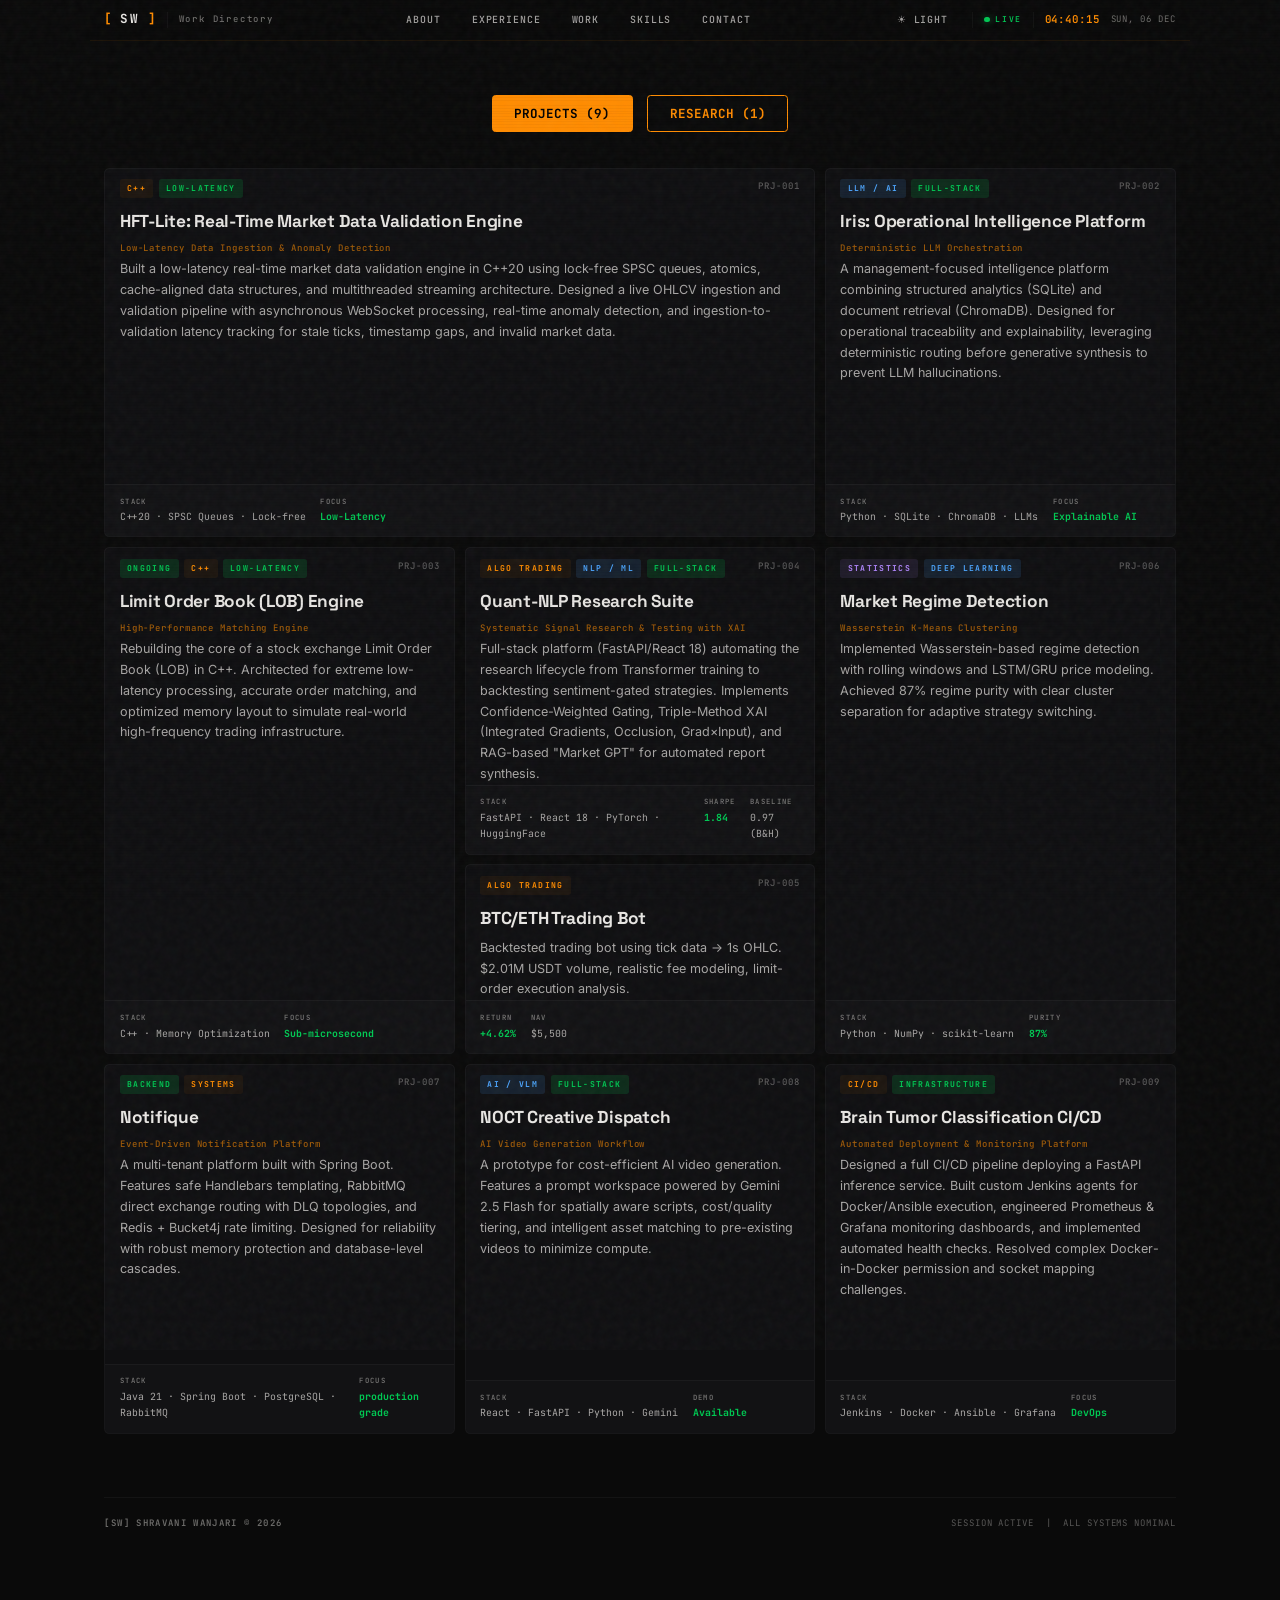
==== commit 71638c3c: "scaled down overall size of the portfolio and fixed github info" ====
--- a/projects.html
+++ b/projects.html
@@ -56,7 +56,7 @@
         </header>
 
         <!-- ===== PROJECTS/RESEARCH TABS ===== -->
-        <section class="section" style="padding-top: 120px;">
+        <section class="section" style="padding-top: 60px;">
             
             <div class="tabs-container">
                 <button class="tab-btn active" data-target="projects-grid">PROJECTS (9)</button>
--- a/style.css
+++ b/style.css
@@ -38,8 +38,8 @@
     --purple: #b388ff;
 
     /* Sizing */
-    --container-max: 1240px;
-    --gap: 10px;
+    --container-max: 1222px; /* Scales to ~1100px visually with 0.9 zoom */
+    --gap: 11px; /* Scales to ~10px visually with 0.9 zoom */
     --radius: 6px;
     --radius-sm: 4px;
 
@@ -265,6 +265,7 @@
     -webkit-font-smoothing: antialiased;
     font-size: 20px;
     line-height: 1.65;
+    zoom: 0.9;
 }
 
 /* ===== GRAIN ===== */
@@ -2276,6 +2277,10 @@
     fill: var(--text-secondary);
     font-size: 10px;
 }
+
+.github-calendar-container .calendar text.wday {
+    transform: translateX(-25px) !important;
+}
 .github-calendar-container .calendar .text-muted, 
 .github-calendar-container .calendar .text-gray {
     color: var(--text-tertiary) !important;
@@ -2293,6 +2298,22 @@
 .github-calendar-container .calendar .contrib-column,
 .github-calendar-container a[href*="year-link"],
 .github-calendar-container .calendar h2 {
+    display: none !important;
+}
+
+/* Hide scrollbars if they appear due to 1px overflow */
+.github-calendar-container,
+.github-calendar-container .calendar,
+.github-calendar-container .js-calendar-graph,
+.github-calendar-container .width-full {
+    scrollbar-width: none;
+    -ms-overflow-style: none;
+    overflow: hidden !important;
+}
+.github-calendar-container::-webkit-scrollbar,
+.github-calendar-container .calendar::-webkit-scrollbar,
+.github-calendar-container .js-calendar-graph::-webkit-scrollbar,
+.github-calendar-container .width-full::-webkit-scrollbar {
     display: none !important;
 }
 
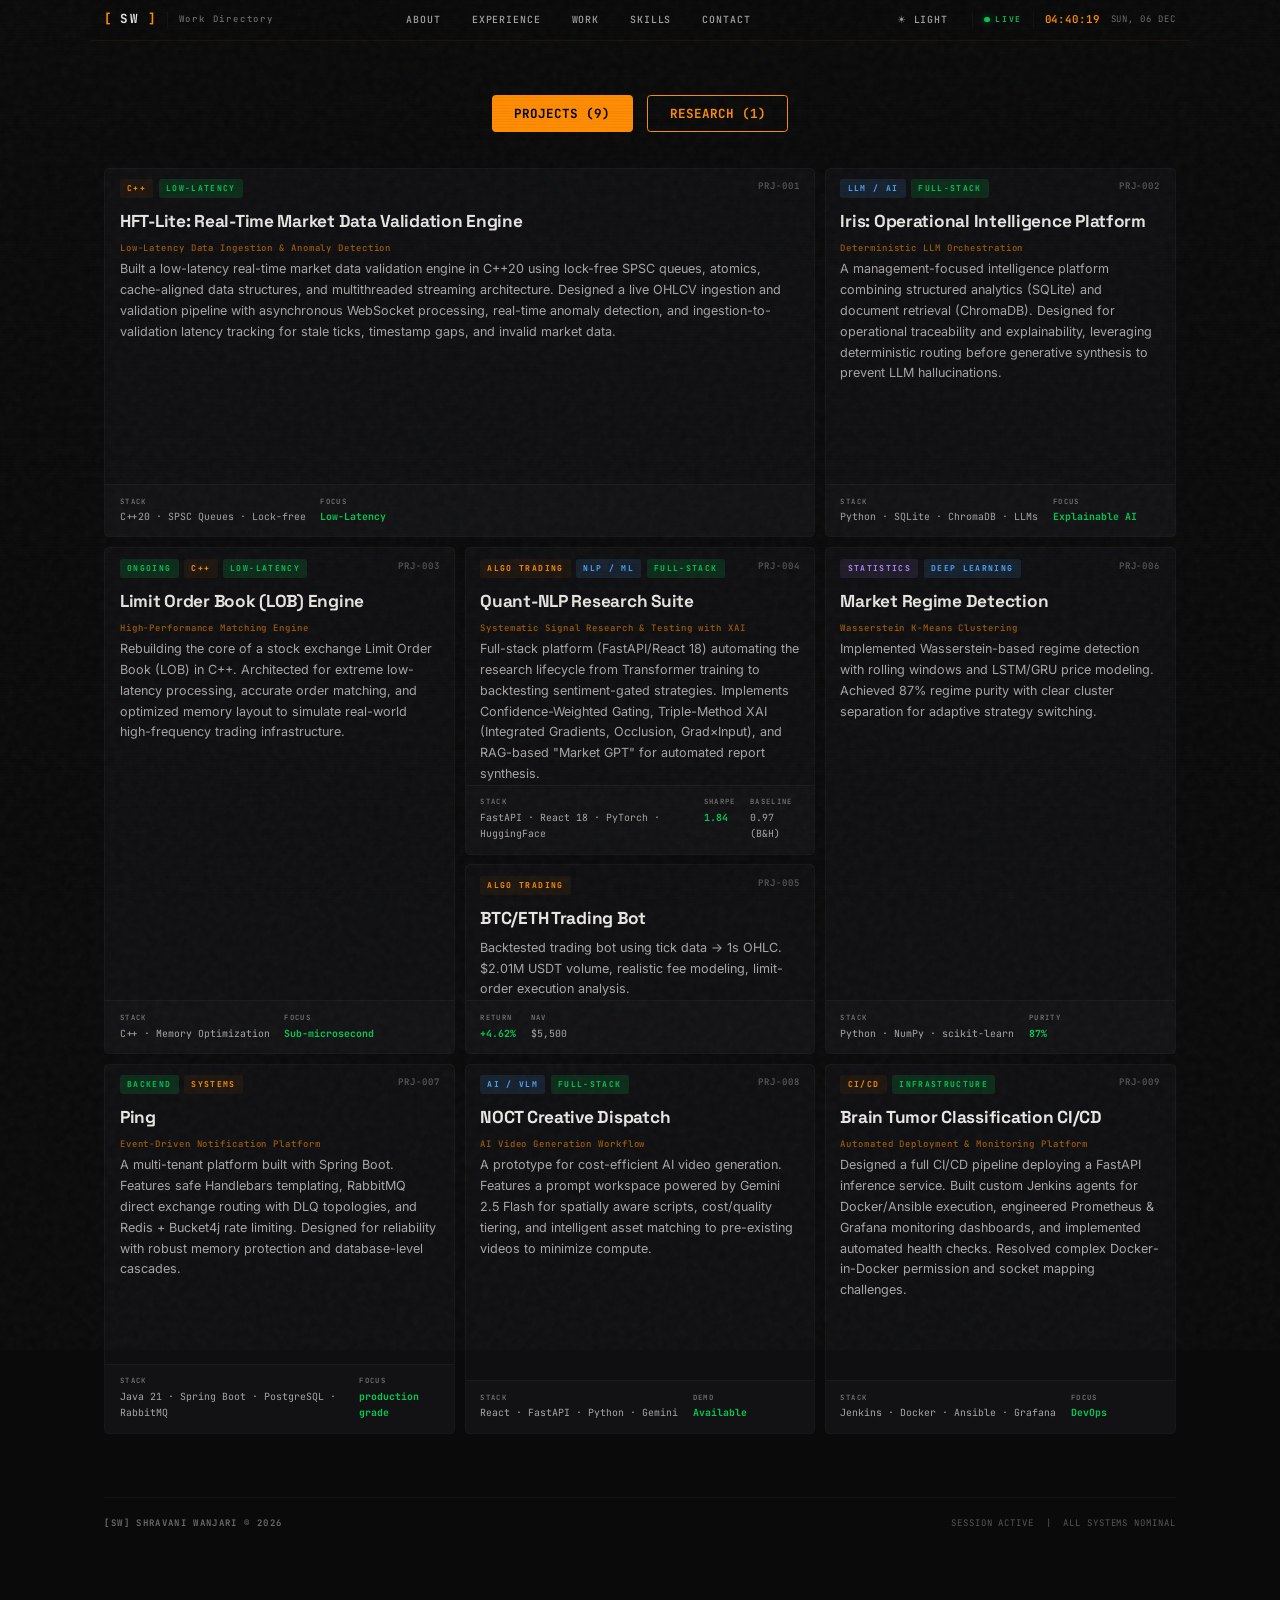
==== commit 51d3c278: "scaled down overall size of the portfolio and fixed github info" ====
--- a/projects.html
+++ b/projects.html
@@ -285,7 +285,7 @@
                         <span class="project-type type-algo">SYSTEMS</span>
                     </div>
                     <div class="project-id">PRJ-007</div>
-                    <h3 class="project-title">Notifique</h3>
+                    <h3 class="project-title">Ping</h3>
                     <p class="project-subtitle">Event-Driven Notification Platform</p>
                     <p class="project-desc">A multi-tenant platform built with Spring Boot. Features safe Handlebars templating, RabbitMQ direct exchange routing with DLQ topologies, and Redis + Bucket4j rate limiting. Designed for reliability with robust memory protection and database-level cascades.</p>
                     <div class="project-meta">
